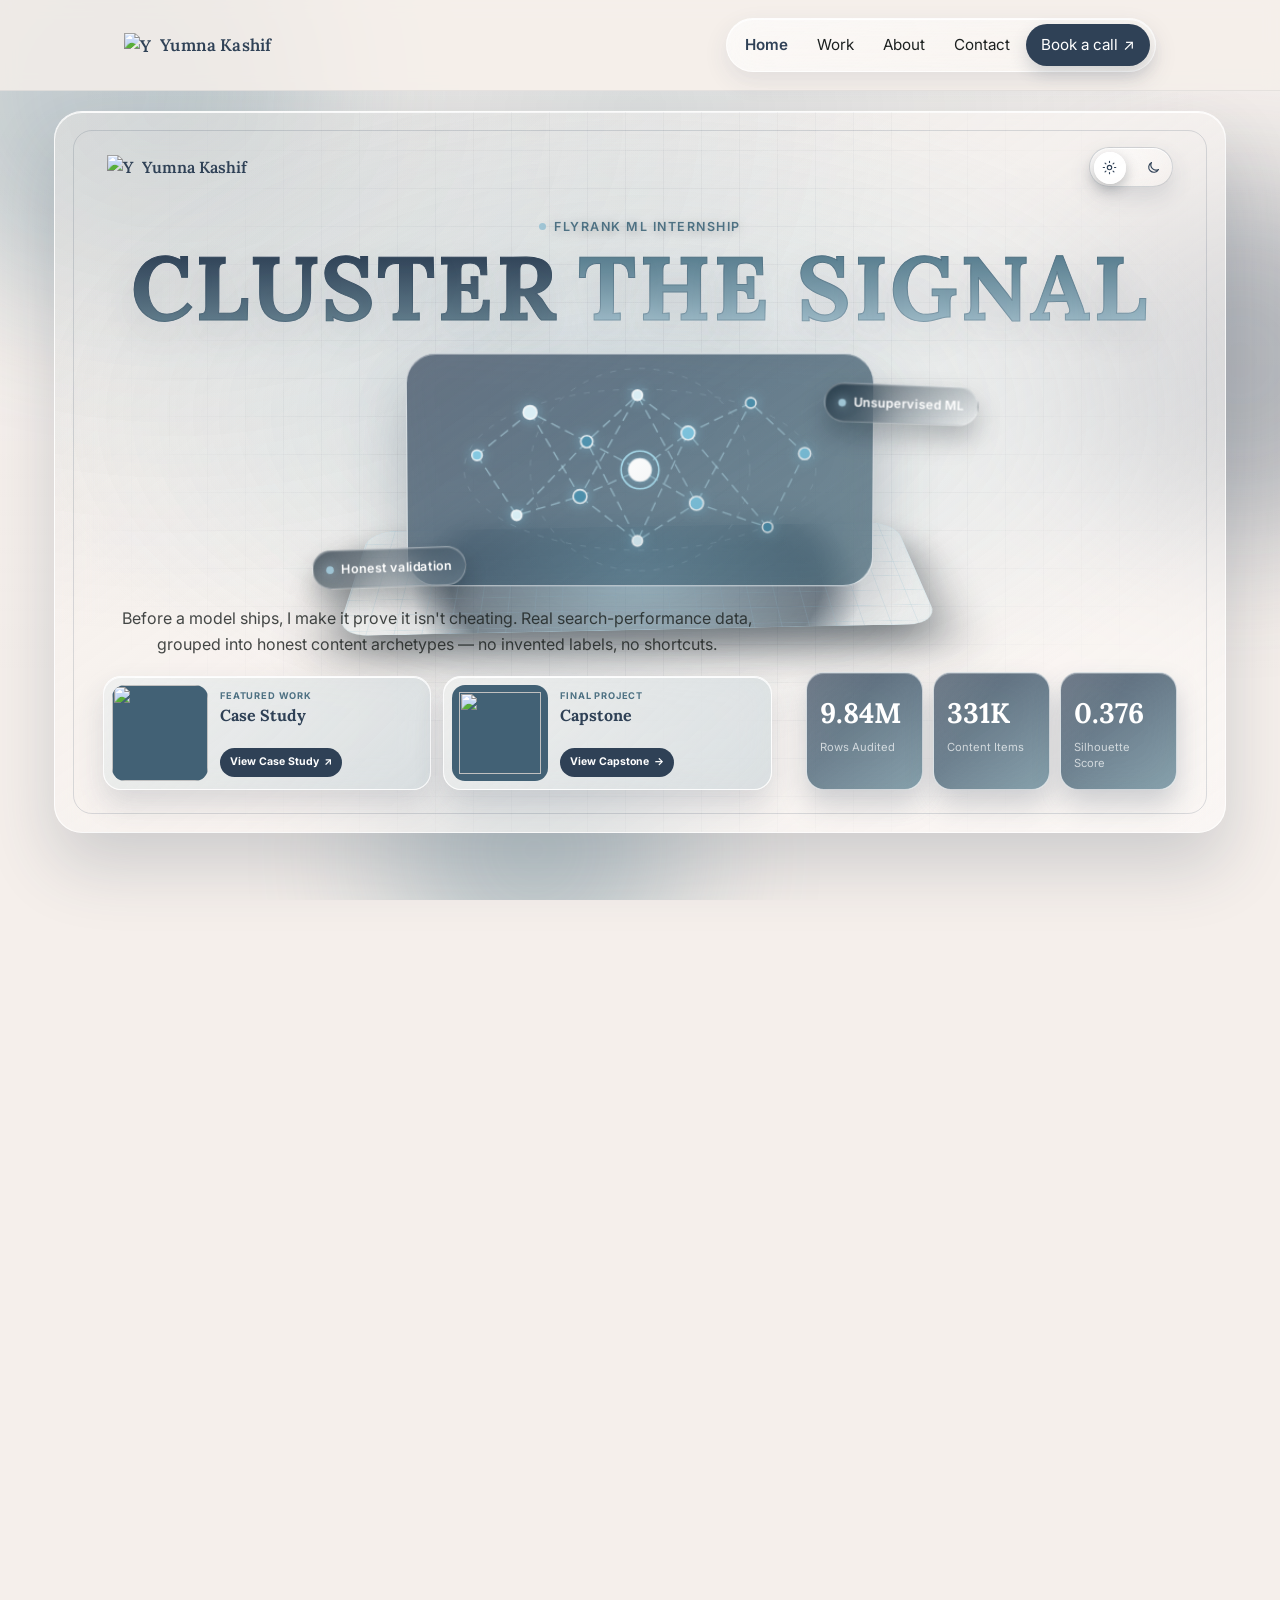
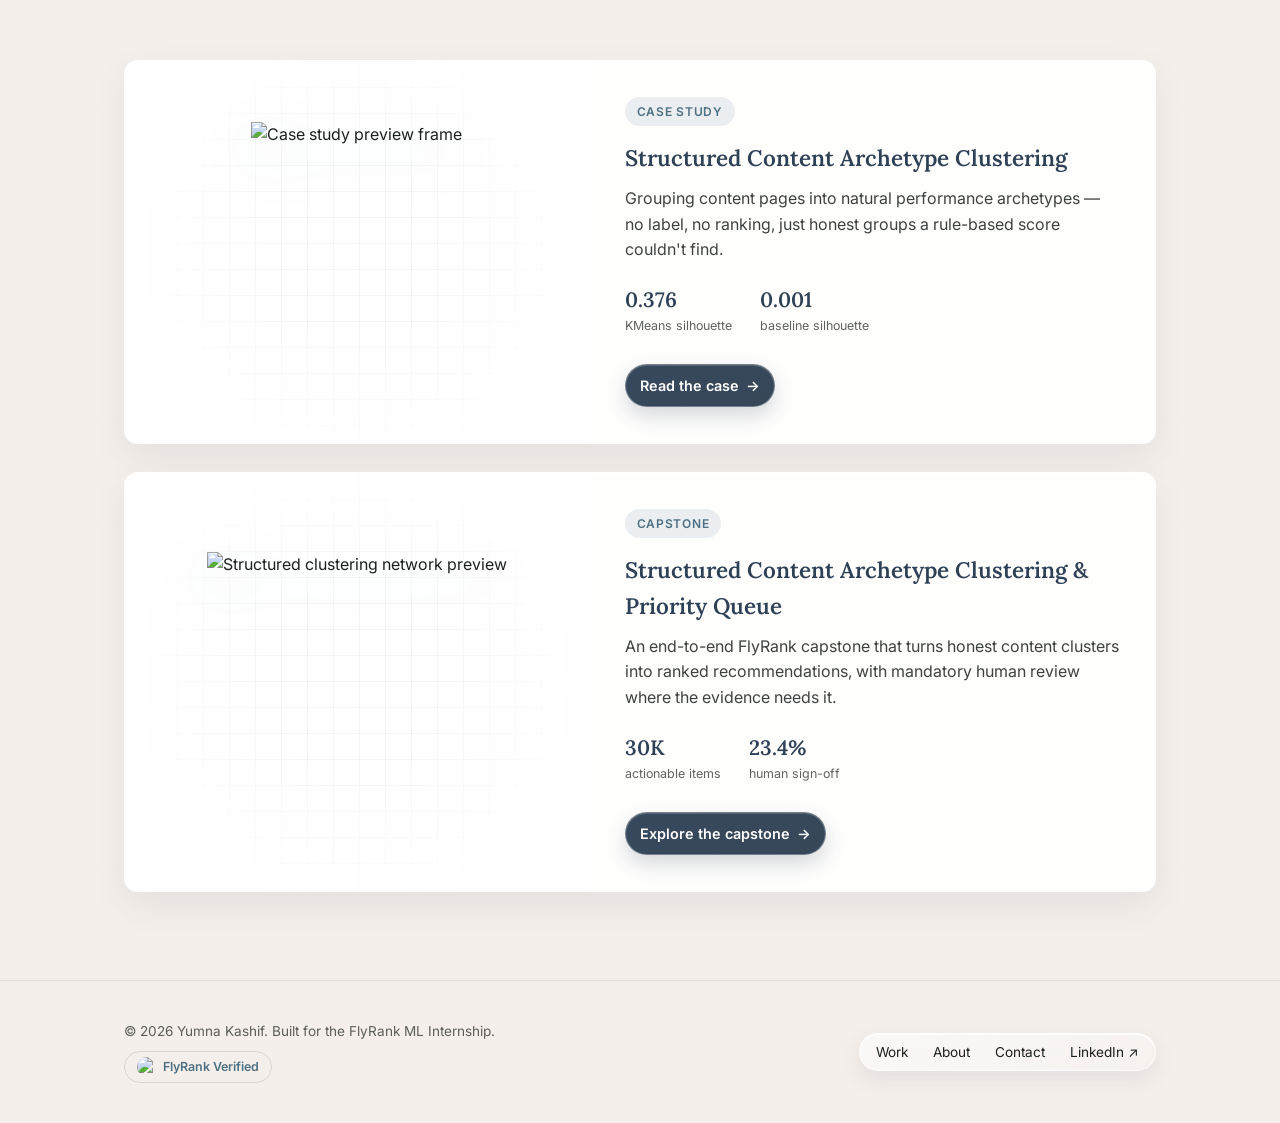
==== index.html @ c8a98ec6 "Add files via upload" ====
<!DOCTYPE html>
<html lang="en">
<head>
<meta charset="UTF-8">
<meta name="viewport" content="width=device-width, initial-scale=1.0">
<title>Yumna Kashif — ML Portfolio</title>

<!-- Basic SEO & Social Share Preview Meta Tags -->
<meta name="description" content="Yumna Kashif — Data Science & ML Intern at FlyRank. Real notebooks, honest metrics, and a working clustering model tested against a rule-based baseline.">
<meta property="og:title" content="Yumna Kashif — ML Portfolio">
<meta property="og:description" content="Data Science & ML Intern portfolio — real notebooks, honest metrics, no invented labels.">
<meta property="og:type" content="website">
<meta property="og:url" content="https://yumnakashif-ml-internship-portfolio.netlify.app/">
<meta property="og:image" content="https://yumnakashif-ml-internship-portfolio.netlify.app/images/logo.png">

<link rel="preconnect" href="https://fonts.googleapis.com">
<link href="https://fonts.googleapis.com/css2?family=Lora:wght@500;600;700&family=Inter:wght@400;500;600&display=swap" rel="stylesheet">
<link rel="stylesheet" href="style.css">
<link rel="icon" type="image/png" href="images/favicon-32.png">
<link rel="apple-touch-icon" href="images/apple-touch-icon.png">
<script>
  try {
    const savedTheme = localStorage.getItem('portfolio-theme');
    if (savedTheme === 'dark') document.documentElement.dataset.theme = 'dark';
  } catch (e) {}
</script>

<!-- Free, cookieless analytics -->
<script data-goatcounter="https://yumnakashif.goatcounter.com/count" async src="//gc.zgo.at/count.js"></script>
</head>
<body>

<div class="ambient-glow"><span></span><span></span><span></span></div>
<div class="scroll-progress" id="scrollProgress"></div>

<header>
  <nav>
    <a class="brand" href="index.html"><img src="images/logo.png" alt="Y" class="brand-logo">Yumna Kashif</a>
    <button class="nav-toggle" id="navToggle" aria-label="Menu" aria-expanded="false">☰</button>
    <ul class="navlinks" id="navLinks">
      <li><a class="active edge-glow" href="index.html">Home</a></li>
      <li><a class="edge-glow" href="work.html">Work</a></li>
      <li><a class="edge-glow" href="about.html">About</a></li>
      <li><a class="edge-glow" href="contact.html">Contact</a></li>
      <li class="nav-book-item"><a class="nav-book edge-glow" href="contact.html">Book a call <span aria-hidden="true">↗</span></a></li>
    </ul>
  </nav>
</header>

<section class="home-hero-section">
  <div class="wrap" style="max-width:1220px;">
    <div class="big-hero reveal in" id="bigHero">
      <div class="bh-nav">
        <a class="bh-brand" href="index.html"><img src="images/logo.png" alt="Y" class="brand-logo brand-logo-light">Yumna Kashif</a>
        <div class="bh-cta">
          <button class="theme-toggle" id="themeToggle" type="button" aria-label="Switch to dark theme" aria-pressed="false">
            <span class="theme-icon theme-sun"><svg viewBox="0 0 24 24" aria-hidden="true"><circle cx="12" cy="12" r="3.5"></circle><path d="M12 2v2M12 20v2M4.9 4.9l1.4 1.4M17.7 17.7l1.4 1.4M2 12h2M20 12h2M4.9 19.1l1.4-1.4M17.7 6.3l1.4-1.4"></path></svg></span>
            <span class="theme-toggle-knob"></span>
            <span class="theme-icon theme-moon"><svg viewBox="0 0 24 24" aria-hidden="true"><path d="M20 15.2A8.3 8.3 0 0 1 8.8 4a8.3 8.3 0 1 0 11.2 11.2Z"></path></svg></span>
          </button>
        </div>
      </div>

      <div class="bh-title-wrap">
        <span class="eyebrow eyebrow-live bh-eyebrow"><span class="eyebrow-dot"></span><span class="eyebrow-text">FlyRank ML Internship</span></span>
        <h1 class="bh-title"><span class="bh-title-primary">CLUSTER</span> <span class="bh-title-secondary">THE SIGNAL</span></h1>
        <div class="bh-stage" id="heroStage" aria-hidden="true">
          <div class="bh-depth" id="heroDepth">
            <div class="bh-data-plane"></div>
            <div class="bh-network-card">
              <svg class="animated-network" viewBox="0 0 520 270" aria-hidden="true">
                <g class="network-orbits">
                  <ellipse cx="260" cy="135" rx="205" ry="94"></ellipse>
                  <ellipse cx="260" cy="135" rx="128" ry="118"></ellipse>
                </g>
                <g class="network-lines">
                  <path d="M70 118 132 68 198 102 257 48 316 92 389 57 452 116"></path>
                  <path d="M70 118 116 188 190 166 257 218 326 174 409 202 452 116"></path>
                  <path d="M132 68 190 166 257 48 326 174 389 57"></path>
                  <path d="M116 188 198 102 257 218 316 92 409 202"></path>
                  <path d="M198 102 260 135 316 92M190 166 260 135 326 174"></path>
                </g>
                <g class="network-nodes">
                  <circle cx="70" cy="118" r="6"></circle><circle cx="132" cy="68" r="8"></circle>
                  <circle cx="198" cy="102" r="7"></circle><circle cx="257" cy="48" r="6"></circle>
                  <circle cx="316" cy="92" r="8"></circle><circle cx="389" cy="57" r="6"></circle>
                  <circle cx="452" cy="116" r="7"></circle><circle cx="116" cy="188" r="6"></circle>
                  <circle cx="190" cy="166" r="8"></circle><circle cx="257" cy="218" r="6"></circle>
                  <circle cx="326" cy="174" r="8"></circle><circle cx="409" cy="202" r="6"></circle>
                  <circle class="network-core" cx="260" cy="135" r="13"></circle>
                </g>
                <circle class="network-pulse" cx="260" cy="135" r="22"></circle>
              </svg>
            </div>
            <span class="bh-scene-chip chip-model">Unsupervised ML</span>
            <span class="bh-scene-chip chip-proof">Honest validation</span>
          </div>
        </div>
      </div>

      <div class="bh-bottom">
        <div class="bh-copy">
          <p class="bh-subtitle">Before a model ships, I make it prove it isn't cheating. Real search-performance data, grouped into honest content archetypes — no invented labels, no shortcuts.</p>
          <div class="bh-project-links">
            <a class="bh-project-card" href="work.html">
              <span class="bh-project-image"><img src="images/case-illustration.png" alt=""></span>
              <span class="bh-project-copy">
                <span class="bh-project-kicker">Featured work</span>
                <strong>Case Study</strong>
                <span class="bh-project-cta edge-glow">View Case Study <span aria-hidden="true">↗</span></span>
              </span>
            </a>
            <a class="bh-project-card" href="work.html#capstone">
              <span class="bh-project-image capstone-thumb"><img src="images/capstone-network.png" alt=""></span>
              <span class="bh-project-copy">
                <span class="bh-project-kicker">Final project</span>
                <strong>Capstone</strong>
                <span class="bh-project-cta edge-glow">View Capstone <span aria-hidden="true">→</span></span>
              </span>
            </a>
          </div>
        </div>
        <div class="bh-badges" aria-label="Project highlights">
          <div class="bh-badge highlight-edge"><div class="num" data-count="9.84" data-suffix="M">0</div><div class="label">Rows Audited</div></div>
          <div class="bh-badge highlight-edge"><div class="num" data-count="331" data-suffix="K">0</div><div class="label">Content Items</div></div>
          <div class="bh-badge highlight-edge"><div class="num" data-count="0.376">0</div><div class="label">Silhouette Score</div></div>
        </div>
      </div>
    </div>
  </div>
</section>

<section>
  <div class="wrap">
    <div class="stats-head reveal">
      <span class="eyebrow">The numbers</span>
      <hr>
    </div>
    <div class="stats reveal">
      <div class="stat tilt-card highlight-edge">
        <div class="num" data-count="9.84" data-suffix="M">0</div>
        <div class="label">rows audited across 331K content items</div>
      </div>
      <div class="stat tilt-card highlight-edge">
        <div class="num"><span data-count="0.596">0</span> → <span data-count="1.000">0</span></div>
        <div class="label">honest vs. leaky accuracy — the trap I test for</div>
      </div>
      <div class="stat tilt-card highlight-edge">
        <div class="num" data-count="0.376">0</div>
        <div class="label">silhouette score, KMeans vs. 0.001 rule-based baseline</div>
      </div>
    </div>
  </div>
</section>

<section>
  <div class="wrap">
    <div class="section-head reveal">
      <span class="eyebrow">Featured work</span>
      <h2>The case study — and the capstone it became</h2>
      <p>The case study shows how the model was tested honestly. The capstone carries that work through to ranked, reviewable content recommendations.</p>
    </div>

    <a class="case-card tilt-card reveal-3d highlight-edge" href="work.html">
      <div class="case-cover-wrap"><img src="images/case-illustration.png" alt="Case study preview frame"></div>
      <div class="case-body">
        <span class="case-tag">Case Study</span>
        <h3>Structured Content Archetype Clustering</h3>
        <p>Grouping content pages into natural performance archetypes — no label, no ranking, just honest groups a rule-based score couldn't find.</p>
        <div class="case-metrics">
          <div>
            <div class="m-num">0.376</div>
            <div class="m-label">KMeans silhouette</div>
          </div>
          <div>
            <div class="m-num">0.001</div>
            <div class="m-label">baseline silhouette</div>
          </div>
        </div>
        <div class="case-arrow edge-glow">Read the case <span>→</span></div>
      </div>
    </a>

    <a class="case-card capstone-card tilt-card reveal-3d highlight-edge" href="work.html#capstone">
      <div class="case-cover-wrap capstone-cover">
        <img src="images/capstone-network.png" alt="Structured clustering network preview">
      </div>
      <div class="case-body">
        <span class="case-tag">Capstone</span>
        <h3>Structured Content Archetype Clustering &amp; Priority Queue</h3>
        <p>An end-to-end FlyRank capstone that turns honest content clusters into ranked recommendations, with mandatory human review where the evidence needs it.</p>
        <div class="case-metrics">
          <div>
            <div class="m-num">30K</div>
            <div class="m-label">actionable items</div>
          </div>
          <div>
            <div class="m-num">23.4%</div>
            <div class="m-label">human sign-off</div>
          </div>
        </div>
        <div class="case-arrow edge-glow">Explore the capstone <span>→</span></div>
      </div>
    </a>
  </div>
</section>

<footer>
  <div class="wrap">
    <div class="footer-left">
    <p>© 2026 Yumna Kashif. Built for the FlyRank ML Internship.</p>
    <!-- FlyRank graduate badge — swap this href for your real verification-page link from the FlyRank portal -->
    <a class="footer-badge" href="https://internship.flyrank.ai/verify/YOUR-ID" target="_blank" rel="noopener"><img src="images/logo.png" alt="FlyRank AI Fluency graduate badge" width="20" height="20">FlyRank Verified</a>
    </div>
    <ul class="navlinks">
      <li><a class="edge-glow" href="work.html">Work</a></li>
      <li><a class="edge-glow" href="about.html">About</a></li>
      <li><a class="edge-glow" href="contact.html">Contact</a></li>
      <li><a class="edge-glow" href="https://www.linkedin.com/in/yumna-kashif-3a69ba357/" target="_blank" rel="noopener">LinkedIn ↗</a></li>
    </ul>
  </div>
</footer>

<script src="script.js"></script>
</body>
</html>
---- style.css ----
/* ===== Identity Kit tokens ===== */
:root{
  --navy:#2F4156;
  --beige:#F5EFEB;
  --text:#1C2120;
  --teal:#567C8D;
  --teal-text:#4e7183; /* darkened for AA-passing small text on light backgrounds — the raw --teal fails contrast at label size */
  --teal-soft: rgba(86,124,141,0.12);
  --navy-soft: rgba(47,65,86,0.06);
  --radius: 14px;
  --maxw: 1080px;
}

*{box-sizing:border-box;}
html{scroll-behavior:smooth;}
body{
  margin:0;
  background:var(--beige);
  color:var(--text);
  font-family:'Inter', sans-serif;
  line-height:1.6;
  -webkit-font-smoothing:antialiased;
}
h1,h2,h3,.eyebrow{
  font-family:'Lora', serif;
  color:var(--navy);
  margin:0;
}
h1{font-size:clamp(2.2rem,5vw,3.4rem); line-height:1.15; font-weight:600;}
h2{font-size:clamp(1.5rem,3vw,2rem); font-weight:600;}
h3{font-size:1.15rem; font-weight:600;}
a{color:inherit;}
p{margin:0 0 1rem 0;}
img{max-width:100%; display:block;}

/* ===== Layout ===== */
.wrap{max-width:var(--maxw); margin:0 auto; padding:0 24px;}
section{padding:88px 0;}

/* ===== Ambient animated background ===== */
.ambient-glow{
  position:fixed; inset:0; z-index:-1; overflow:hidden; pointer-events:none;
}
.ambient-glow span{
  position:absolute; border-radius:50%; filter:blur(70px); opacity:0.35;
  animation:drift 18s ease-in-out infinite;
}
.ambient-glow span:nth-child(1){
  width:420px; height:420px; background:var(--teal);
  top:-120px; left:-100px; animation-delay:0s;
}
.ambient-glow span:nth-child(2){
  width:360px; height:360px; background:var(--navy);
  top:20%; right:-140px; animation-delay:4s;
}
.ambient-glow span:nth-child(3){
  width:300px; height:300px; background:var(--teal);
  bottom:-100px; left:30%; animation-delay:8s;
}
@keyframes drift{
  0%,100%{ transform:translate(0,0) scale(1); }
  33%{ transform:translate(30px,-40px) scale(1.08); }
  66%{ transform:translate(-25px,25px) scale(0.95); }
}

/* ===== Scroll progress bar ===== */
.scroll-progress{
  position:fixed; top:0; left:0; height:3px; width:0%;
  background:linear-gradient(90deg, var(--teal), var(--navy));
  z-index:100; transition:width .1s linear;
}

/* ===== Nav ===== */
header{
  position:sticky; top:0; z-index:50;
  background:rgba(245,239,235,0.86);
  backdrop-filter:blur(8px);
  border-bottom:1px solid rgba(47,65,86,0.08);
}
nav{
  max-width:var(--maxw); margin:0 auto; padding:18px 24px;
  display:flex; align-items:center; justify-content:space-between;
}
.brand{
  font-family:'Lora',serif; font-weight:600; font-size:1.05rem; color:var(--navy);
  text-decoration:none; letter-spacing:0.01em;
  display:inline-flex; align-items:center; gap:9px;
}
.brand-logo{ height:24px; width:auto; display:block; }
.brand-logo-light{ filter:brightness(0) invert(1); opacity:0.92; }
.navlinks{display:flex; gap:32px; list-style:none; margin:0; padding:0;}
.navlinks a{
  text-decoration:none; color:var(--text); font-size:0.95rem;
  position:relative; padding-bottom:4px;
}
.navlinks a::after{
  content:''; position:absolute; left:0; bottom:0; height:2px; width:0;
  background:var(--teal); transition:width .25s ease;
}
.navlinks a:hover::after, .navlinks a.active::after{width:100%;}
.navlinks a.active{color:var(--navy); font-weight:600;}
header .navlinks{
  align-items:center; gap:3px; padding:5px;
  border-radius:999px;
  background:linear-gradient(145deg, rgba(255,255,255,.62), rgba(255,255,255,.24));
  border:1px solid rgba(255,255,255,.76);
  box-shadow:inset 0 1px 0 rgba(255,255,255,.9), 0 9px 24px rgba(47,65,86,.1);
  backdrop-filter:blur(16px) saturate(1.18);
}
header .navlinks a{
  display:inline-flex; align-items:center; gap:5px; padding:8px 13px;
  border-radius:999px; transition:background .22s ease, color .22s ease, transform .22s ease, box-shadow .22s ease;
}
header .navlinks a::after{ display:none; }
header .navlinks a:hover{
  color:#fff; background:var(--navy); transform:translateY(-1px);
  box-shadow:0 8px 17px rgba(47,65,86,.2);
}
header .navlinks a.active{ background:transparent; }
header .navlinks .nav-book{
  color:#fff; background:var(--navy); padding:9px 15px;
  box-shadow:0 8px 17px rgba(47,65,86,.2);
}
header .navlinks .nav-book::after{ display:none; }
header .navlinks .nav-book:hover{ color:#fff; background:#22374b; }
.navlinks .nav-item{
  display:inline-flex; align-items:center; gap:0; min-width:42px; height:42px;
  padding:4px; border-radius:14px; overflow:hidden;
  background:linear-gradient(145deg, rgba(255,255,255,.62), rgba(255,255,255,.22));
  border:1px solid rgba(255,255,255,.8);
  box-shadow:inset 0 1px 0 rgba(255,255,255,.9), 0 7px 18px rgba(47,65,86,.12);
  backdrop-filter:blur(15px) saturate(1.25);
  transition:min-width .28s ease, background .25s ease, box-shadow .25s ease, transform .25s ease;
}
.navlinks .nav-item::after{ display:none; }
.nav-icon-box{
  width:32px; height:32px; border-radius:10px; flex:0 0 32px;
  display:inline-flex; align-items:center; justify-content:center;
  color:var(--navy);
  background:linear-gradient(145deg, rgba(255,255,255,.58), rgba(86,124,141,.12));
  border:1px solid rgba(255,255,255,.72);
  box-shadow:
    inset 1px 1px 2px rgba(255,255,255,.92),
    inset -1px -1px 2px rgba(47,65,86,.08),
    0 4px 10px rgba(47,65,86,.1);
  transition:transform .22s ease, box-shadow .22s ease;
}
.nav-icon-box svg{
  width:17px; height:17px; fill:none; stroke:currentColor;
  stroke-width:1.8; stroke-linecap:round; stroke-linejoin:round;
  filter:drop-shadow(0 1px 1px rgba(255,255,255,.55));
}
.nav-label{
  display:inline-block; max-width:0; margin:0; opacity:0; overflow:hidden;
  color:var(--navy); font-size:.86rem; line-height:1; white-space:nowrap;
  transition:max-width .3s ease, opacity .2s ease, margin .3s ease;
}
.nav-item:hover, .nav-item:focus-visible{
  background:linear-gradient(145deg, rgba(255,255,255,.8), rgba(159,196,212,.28));
  box-shadow:inset 0 1px 0 #fff, 0 10px 22px rgba(47,65,86,.18);
  transform:translateY(-2px);
}
.nav-item:hover .nav-label, .nav-item:focus-visible .nav-label{
  max-width:78px; opacity:1; margin:0 9px 0 7px;
}
.nav-item:hover .nav-icon-box, .nav-item:focus-visible .nav-icon-box{
  transform:rotateX(5deg);
  box-shadow:inset 1px 1px 3px #fff, 0 6px 13px rgba(47,65,86,.16);
}
.nav-item.active .nav-icon-box{
  border-color:rgba(86,124,141,.42); background:rgba(86,124,141,.14);
}

/* ===== mobile hamburger toggle ===== */
.nav-toggle{
  display:none; align-items:center; justify-content:center;
  background:none; border:none; font-size:1.4rem;
  color:var(--navy); cursor:pointer; line-height:1;
  width:44px; height:44px; padding:0;
}
.nav-toggle-light{ color:#fff; }

/* ===== Buttons ===== */
.btn{
  display:inline-flex; align-items:center; gap:8px;
  padding:13px 26px; border-radius:999px;
  font-size:0.95rem; font-weight:600; text-decoration:none;
  transition:transform .2s ease, box-shadow .2s ease, background .2s ease;
  border:1px solid transparent;
}
.btn-primary{ background:var(--navy); color:var(--beige); }
.btn-primary:hover{ transform:translateY(-2px) scale(1.03); box-shadow:0 14px 30px rgba(47,65,86,0.32); }
.btn-ghost{ border-color:var(--navy); color:var(--navy); }
.btn-ghost:hover{ background:var(--navy); color:var(--beige); transform:translateY(-2px) scale(1.03); }

/* travelling edge highlight — activated only while the button is hovered */
@property --edge-angle{
  syntax:'<angle>';
  initial-value:0deg;
  inherits:false;
}
.edge-glow{ position:relative; isolation:isolate; }
.edge-glow::before{
  content:''; position:absolute; inset:0; padding:2px; border-radius:inherit;
  background:conic-gradient(
    from var(--edge-angle),
    transparent 0 82%, rgba(159,196,212,0.35) 86%,
    #ffffff 90%, #7fc5df 93%, transparent 97%
  );
  -webkit-mask:linear-gradient(#000 0 0) content-box, linear-gradient(#000 0 0);
  -webkit-mask-composite:xor;
  mask-composite:exclude;
  opacity:0; pointer-events:none; transition:opacity .2s ease;
}
.edge-glow:hover::before{
  opacity:1;
  animation:edgeTravel 1.05s linear infinite;
}
@keyframes edgeTravel{ to{ --edge-angle:360deg; } }

/* ===== Hero ===== */
.hero{
  padding:110px 0 90px;
  position:relative; overflow:hidden;
}
.hero-grid{
  display:grid; grid-template-columns:1.05fr 0.95fr; gap:48px; align-items:center;
}
.eyebrow{
  font-family:'Inter',sans-serif; text-transform:uppercase; letter-spacing:0.12em;
  font-size:0.78rem; color:var(--teal-text); font-weight:600; margin-bottom:18px; display:block;
}

/* animated "actively interning" badge on the homepage hero */
.eyebrow-live{ display:inline-flex; align-items:center; gap:8px; }
.eyebrow-dot{
  width:7px; height:7px; border-radius:50%; background:#9fc4d4; flex-shrink:0;
  animation:eyebrowPulse 1.8s ease-in-out 2;
}
@keyframes eyebrowPulse{
  0%{ box-shadow:0 0 0 0 rgba(159,196,212,0.55); }
  70%{ box-shadow:0 0 0 9px rgba(159,196,212,0); }
  100%{ box-shadow:0 0 0 0 rgba(159,196,212,0); }
}
.eyebrow-text{
  display:inline-block;
  animation:eyebrowFadeIn 1.1s ease-out 1 both;
}
@keyframes eyebrowFadeIn{
  0%{ opacity:0; transform:translateY(4px); }
  100%{ opacity:1; transform:translateY(0); }
}
.hero h1{margin-bottom:22px;}
.hero .lede{font-size:1.1rem; color:var(--text); max-width:46ch; margin-bottom:34px;}
.hero-actions{display:flex; gap:16px; flex-wrap:wrap;}

/* ===== 3D floating dashboard scene (hero signature piece) ===== */
.scene{
  position:relative; height:420px; perspective:1200px;
}
.scene-inner{
  position:relative; width:100%; height:100%;
  transform-style:preserve-3d;
  transition:transform .1s ease-out;
  animation:float-scene 7s ease-in-out infinite;
}
@keyframes float-scene{
  0%,100%{ transform:translateY(0) rotateX(6deg) rotateY(-10deg); }
  50%{ transform:translateY(-16px) rotateX(3deg) rotateY(-6deg); }
}
.scene-card{
  position:absolute; background:#fff; border-radius:14px;
  border:1px solid rgba(47,65,86,0.12);
  box-shadow:0 30px 60px rgba(47,65,86,0.18);
  padding:18px; transform-style:preserve-3d;
}
.scene-card h4{
  font-family:'Lora',serif; font-size:0.85rem; color:var(--navy); margin:0 0 10px 0;
}
.scene-card.card-main{
  width:260px; top:60px; left:40px; z-index:3; transform:translateZ(60px);
}
.scene-card.card-bars{ width:190px; top:0; right:0; z-index:2; transform:translateZ(20px) rotateZ(-3deg); }
.scene-card.card-metric{
  width:160px; bottom:10px; left:0; z-index:4; transform:translateZ(90px) rotateZ(2deg);
  text-align:center;
}
.bar-row{display:flex; align-items:flex-end; gap:6px; height:60px;}
.bar-row i{
  display:block; flex:1; background:var(--teal); border-radius:3px 3px 0 0; opacity:0.85;
}
.bar-row i:nth-child(1){height:35%;}
.bar-row i:nth-child(2){height:60%; background:var(--navy);}
.bar-row i:nth-child(3){height:45%;}
.bar-row i:nth-child(4){height:85%; background:var(--navy);}
.bar-row i:nth-child(5){height:55%;}
.cluster-dots{position:relative; height:70px;}
.cluster-dots span{
  position:absolute; width:9px; height:9px; border-radius:50%; background:var(--teal);
}
.scene-metric-num{font-family:'Lora',serif; font-size:1.7rem; font-weight:700; color:var(--navy);}
.scene-metric-label{font-size:0.7rem; opacity:0.7; margin-top:2px;}
.scene-ring{
  position:absolute; width:340px; height:340px; border-radius:50%;
  border:1px dashed rgba(86,124,141,0.4);
  top:40px; left:10px; transform:translateZ(-20px);
  animation:spin 30s linear infinite;
}
@keyframes spin{ from{transform:translateZ(-20px) rotate(0deg);} to{transform:translateZ(-20px) rotate(360deg);} }

/* tilt-enabled cards (case study, stats, proof items) */
.tilt-card{transition:transform .15s ease-out, box-shadow .3s ease; transform-style:preserve-3d;}

/* ===== Reveal on scroll ===== */
.reveal{opacity:0; transform:translateY(18px); transition:opacity .7s ease, transform .7s ease;}
.reveal.in{opacity:1; transform:translateY(0);}
.reveal-3d{
  opacity:0; transform:perspective(1000px) rotateY(35deg) translateX(30px);
  transition:opacity .7s ease, transform .7s ease;
}
.reveal-3d.in{opacity:1; transform:perspective(1000px) rotateY(0) translateX(0);}

/* ===== Stat row ===== */
.stats{
  display:grid; grid-template-columns:repeat(3,1fr); gap:20px;
}
.stats-head{ margin-top:56px; margin-bottom:28px; }
.stats-head .eyebrow{ margin-bottom:14px; }
.stats-head hr{
  border:none; border-top:1px solid rgba(47,65,86,0.12); margin:0;
  max-width:640px;
}
.stat{
  background:linear-gradient(145deg, rgba(255,255,255,.68), rgba(255,255,255,.34));
  border:1px solid rgba(255,255,255,.78); border-radius:14px; padding:22px;
  box-shadow:inset 0 1px 0 rgba(255,255,255,.9), 0 16px 34px rgba(47,65,86,.1);
  backdrop-filter:blur(17px) saturate(1.18);
}
.stat .num{font-family:'Lora',serif; font-size:2rem; color:var(--navy); font-weight:600;}
.stat .label{font-size:0.85rem; color:var(--text); opacity:0.75;}

/* ===== Section headers ===== */
.section-head{max-width:640px; margin-bottom:48px;}
.section-head .eyebrow{margin-bottom:10px;}

/* ===== Case study card ===== */
.case-card{
  display:grid; grid-template-columns:0.9fr 1.1fr; gap:0;
  background:rgba(255,255,255,.9); border-radius:var(--radius); overflow:hidden;
  border:1px solid rgba(255,255,255,.82);
  box-shadow:inset 0 1px 0 rgba(255,255,255,.92), 0 14px 34px rgba(47,65,86,.08);
  backdrop-filter:blur(16px) saturate(1.15);
  transition:transform .35s ease, box-shadow .35s ease;
  text-decoration:none; color:inherit;
}
.case-card:hover{
  box-shadow:0 28px 56px rgba(47,65,86,0.2);
}
.case-card img{height:100%; object-fit:cover; min-height:260px;}
.case-body{padding:36px;}
.case-tag{
  display:inline-block; font-size:0.75rem; font-weight:600; letter-spacing:0.06em;
  text-transform:uppercase; color:var(--teal-text); background:var(--teal-soft);
  padding:5px 12px; border-radius:999px; margin-bottom:14px;
}
.case-body h3{margin-bottom:10px; font-size:1.4rem;}
.case-body p{color:var(--text); opacity:0.85;}
.case-metrics{display:flex; gap:28px; margin:20px 0;}
.case-metrics .m-num{font-family:'Lora',serif; font-weight:600; color:var(--navy); font-size:1.3rem;}
.case-metrics .m-label{font-size:0.78rem; opacity:0.7;}
.case-arrow{
  display:inline-flex; align-items:center; gap:7px; color:#fff;
  font-weight:600; font-size:0.9rem; margin-top:8px;
  padding:9px 14px; border-radius:999px;
  background:linear-gradient(145deg, rgba(47,65,86,.96), rgba(31,51,69,.9));
  border:1px solid rgba(255,255,255,.3);
  box-shadow:0 9px 20px rgba(47,65,86,.2), inset 0 1px 0 rgba(255,255,255,.16);
  backdrop-filter:blur(14px);
}
.case-card:hover .case-arrow{gap:10px;}
.case-arrow span{transition:gap .2s ease;}
.case-card + .case-card{ margin-top:28px; }
.capstone-card .case-cover-wrap{
  background:#fff;
  display:flex; align-items:center; justify-content:center; overflow:hidden;
}
.capstone-cover-label{
  position:absolute; z-index:3; top:20px; right:20px;
  padding:9px 15px; border-radius:999px;
  color:#fff; font-size:.72rem; font-weight:700; letter-spacing:.015em;
  background:linear-gradient(145deg, rgba(35,57,75,.88), rgba(24,40,53,.76));
  border:1px solid rgba(255,255,255,.32);
  box-shadow:0 10px 22px rgba(47,65,86,.2), inset 0 1px 0 rgba(255,255,255,.16);
  backdrop-filter:blur(12px);
  transition:transform .32s ease, box-shadow .32s ease;
}
.capstone-card:hover .capstone-cover-label{
  transform:translateY(-3px); box-shadow:0 15px 28px rgba(47,65,86,.26), inset 0 1px 0 rgba(255,255,255,.2);
}
.capstone-mini-network{ width:86%; height:86%; overflow:visible; }
.mini-lines path{
  fill:none; stroke:rgba(86,124,141,.48); stroke-width:2;
  stroke-dasharray:8 7; animation:networkDash 10s linear infinite;
}
.mini-nodes circle{
  fill:#567C8D; stroke:#fff; stroke-width:3;
  transform-box:fill-box; transform-origin:center;
  animation:networkNode 3s ease-in-out infinite;
}
.mini-nodes circle:nth-child(2n){ animation-delay:-1.2s; fill:#2F4156; }
.mini-nodes circle:nth-child(3n){ animation-delay:-2.1s; }
.capstone-card:hover .capstone-mini-network{ animation:miniNetworkFloat 3.4s ease-in-out infinite; }
@keyframes miniNetworkFloat{ 50%{ transform:translateY(-7px) scale(1.025); } }

/* revolving edge highlight shared by glass metric and project cards */
.highlight-edge{ position:relative; isolation:isolate; }
.highlight-edge::after{
  content:''; position:absolute; inset:0; padding:1.7px; border-radius:inherit;
  background:conic-gradient(
    from var(--edge-angle), transparent 0 82%, rgba(159,196,212,.35) 86%,
    #fff 90%, #75bed8 93%, transparent 97%
  );
  -webkit-mask:linear-gradient(#000 0 0) content-box, linear-gradient(#000 0 0);
  -webkit-mask-composite:xor; mask-composite:exclude;
  opacity:0; pointer-events:none; z-index:8;
}
.highlight-edge:hover::after, .highlight-edge:focus-visible::after{
  opacity:1; animation:edgeTravel 1.1s linear infinite;
}

/* ===== Proof strip ===== */
.proof-grid{
  display:grid; grid-template-columns:repeat(2,1fr); gap:22px; margin-top:20px;
}
.proof-item{
  background:#fff; border:1px solid rgba(47,65,86,0.1); border-radius:12px;
  overflow:hidden;
}
.proof-item img{width:100%;}
.proof-cap{padding:14px 18px; font-size:0.85rem; color:var(--text); opacity:0.8;}
.proof-cap b{color:var(--navy);}

.methodology{
  background:var(--navy-soft); border-radius:var(--radius); padding:34px;
  margin-top:36px;
}
.methodology h3{margin-bottom:14px;}
.methodology ul{margin:0; padding-left:20px;}
.methodology li{margin-bottom:8px;}

/* ===== About ===== */
.about-grid{display:grid; grid-template-columns:0.8fr 1.2fr; gap:56px; align-items:start;}
.portrait-frame{
  border-radius:var(--radius); overflow:hidden; border:1px solid rgba(47,65,86,0.12);
  transition:transform .3s ease, box-shadow .3s ease;
}
.portrait-frame:hover{
  transform:perspective(800px) rotateY(-4deg) rotateX(2deg);
  box-shadow:0 24px 48px rgba(47,65,86,0.2);
}
.link-row{display:flex; flex-wrap:wrap; gap:14px; margin-top:28px;}
.link-chip{
  display:inline-flex; align-items:center; gap:8px;
  border:1px solid var(--navy); color:var(--navy); text-decoration:none;
  padding:10px 18px; border-radius:999px; font-size:0.88rem; font-weight:600;
  transition:background .2s ease, color .2s ease, transform .2s ease;
}
.link-chip:hover{background:var(--navy); color:var(--beige); transform:translateY(-2px);}

/* ===== Contact ===== */
.contact-box{
  background:var(--navy); color:var(--beige); border-radius:var(--radius);
  padding:56px; text-align:center; position:relative; overflow:hidden;
}
.contact-box h2{color:var(--beige);}
.contact-box p{color:rgba(245,239,235,0.82); max-width:52ch; margin:14px auto 30px;}
.contact-box .btn-primary{background:var(--beige); color:var(--navy);}
.contact-box .btn-primary:hover{box-shadow:0 10px 24px rgba(0,0,0,0.25);}

/* ===== Footer ===== */
footer{padding:40px 0; border-top:1px solid rgba(47,65,86,0.1);}
footer .wrap{display:flex; justify-content:space-between; align-items:center; flex-wrap:wrap; gap:12px;}
.footer-left{ display:flex; flex-direction:column; align-items:flex-start; gap:8px; }
footer p{margin:0; font-size:0.85rem; opacity:0.7;}
.footer-badge{
  display:inline-flex; align-items:center; gap:6px;
  font-size:0.78rem; color:var(--teal-text); text-decoration:none; font-weight:600;
  border:1px solid rgba(47,65,86,0.15); padding:5px 12px; border-radius:999px;
  transition:border-color .2s ease, background .2s ease;
}
.footer-badge img{ border-radius:50%; }
.footer-badge:hover{ border-color:var(--teal); background:var(--teal-soft); }
footer .navlinks{
  gap:3px; padding:5px; border-radius:999px;
  background:linear-gradient(145deg, rgba(255,255,255,.56), rgba(255,255,255,.2));
  border:1px solid rgba(255,255,255,.72);
  box-shadow:inset 0 1px 0 rgba(255,255,255,.86), 0 8px 22px rgba(47,65,86,.09);
  backdrop-filter:blur(15px);
}
footer .navlinks a{font-size:0.85rem;}
footer .navlinks a{
  padding:7px 11px; border-radius:999px;
  transition:background .22s ease, color .22s ease, transform .22s ease, box-shadow .22s ease;
}
footer .navlinks a::after{ display:none; }
footer .navlinks a:hover{
  color:#fff; background:var(--navy); transform:translateY(-1px);
  box-shadow:0 8px 17px rgba(47,65,86,.18);
}
.footer-nav-item{
  display:inline-flex; align-items:center; gap:0; min-width:40px; height:40px;
  padding:4px; border-radius:13px; overflow:hidden;
  background:linear-gradient(145deg, rgba(255,255,255,.56), rgba(255,255,255,.2));
  border:1px solid rgba(255,255,255,.74);
  box-shadow:inset 0 1px 0 rgba(255,255,255,.9), 0 6px 15px rgba(47,65,86,.1);
  backdrop-filter:blur(13px);
  transition:transform .22s ease, box-shadow .22s ease, background .22s ease;
}
footer .footer-nav-item::after{ display:none; }
.footer-nav-icon{
  width:30px; height:30px; border-radius:9px; flex:0 0 30px;
  display:inline-flex; align-items:center; justify-content:center;
  color:var(--navy); background:linear-gradient(145deg, rgba(255,255,255,.7), rgba(86,124,141,.1));
  border:1px solid rgba(255,255,255,.78);
  box-shadow:inset 1px 1px 2px rgba(255,255,255,.9), 0 3px 8px rgba(47,65,86,.08);
  transition:transform .2s ease, background .2s ease, color .2s ease;
}
.footer-nav-icon svg{
  width:14px; height:14px; fill:none; stroke:currentColor;
  stroke-width:1.8; stroke-linecap:round; stroke-linejoin:round;
}
.footer-nav-icon.linkedin-icon{ color:#0A66C2; }
.footer-nav-icon.linkedin-icon svg{ fill:currentColor; stroke:none; }
.footer-nav-label{
  display:inline-block; max-width:0; opacity:0; overflow:hidden; white-space:nowrap;
  color:var(--navy); line-height:1;
  transition:max-width .3s ease, opacity .2s ease, margin .3s ease;
}
.footer-nav-item:hover, .footer-nav-item:focus-visible{
  transform:translateY(-2px); background:rgba(255,255,255,.68);
  box-shadow:inset 0 1px 0 #fff, 0 9px 20px rgba(47,65,86,.15);
}
.footer-nav-item:hover .footer-nav-label, .footer-nav-item:focus-visible .footer-nav-label{
  max-width:90px; opacity:1; margin:0 8px 0 6px;
}
.footer-nav-item:hover .footer-nav-icon, .footer-nav-item:focus-visible .footer-nav-icon{
  transform:rotateX(5deg); background:rgba(86,124,141,.12); color:var(--navy);
}
.footer-nav-item:hover .linkedin-icon, .footer-nav-item:focus-visible .linkedin-icon{ color:#0A66C2; }

/* ===== Page transition (fade between pages) ===== */
body{ opacity:1; transition:opacity .32s ease; }
body.page-exit{ opacity:0; }

/* ===== Hero load-in stagger ===== */
.bh-nav, .bh-eyebrow, .bh-stage, .bh-title, .bh-subtitle, .bh-bottom{
  opacity:0; transform:translateY(16px);
  transition:opacity .7s ease, transform .7s ease;
}
.big-hero.loaded .bh-nav{ opacity:1; transform:none; transition-delay:.05s; }
.big-hero.loaded .bh-eyebrow{ opacity:1; transform:none; transition-delay:.12s; }
.big-hero.loaded .bh-stage{ opacity:1; transform:none; transition-delay:.2s; }
.big-hero.loaded .bh-title{ opacity:1; transform:none; transition-delay:.3s; }
.big-hero.loaded .bh-subtitle{ opacity:1; transform:none; transition-delay:.38s; }
.big-hero.loaded .bh-bottom{ opacity:1; transform:none; transition-delay:.3s; }

@media (prefers-reduced-motion: reduce){
  body{ transition:none; }
  .bh-nav, .bh-eyebrow, .bh-stage, .bh-title, .bh-subtitle, .bh-bottom{ opacity:1; transform:none; transition:none; }
  .edge-glow:hover::before{ animation:none; --edge-angle:215deg; }
  .highlight-edge:hover::after{ animation:none; --edge-angle:215deg; }
  .network-orbits, .network-lines path, .network-nodes circle, .network-pulse,
  .mini-lines path, .mini-nodes circle, .capstone-card:hover .capstone-mini-network{ animation:none; }
}

/* ===== Mobile ===== */
@media (prefers-reduced-motion: reduce){
  .scene-inner{animation:none;}
  .scene-ring{animation:none;}
  .ambient-glow span{animation:none;}
}
@media (max-width:820px){
  .hero-grid{grid-template-columns:1fr;}
  .scene{height:280px; order:-1;}
  .scene-card.card-main{width:200px; left:10px; top:30px;}
  .scene-card.card-bars{width:150px;}
  .scene-card.card-metric{width:130px;}
  .scene-ring{width:240px; height:240px;}
  .navlinks{display:none;}
  .navlinks.open{
    display:flex; flex-direction:column; gap:6px;
    position:absolute; top:64px; left:16px; right:16px;
    background:linear-gradient(145deg, rgba(255,255,255,.9), rgba(245,239,235,.78));
    border:1px solid rgba(255,255,255,.82); backdrop-filter:blur(18px);
    border-radius:14px; padding:12px; box-shadow:0 20px 40px rgba(47,65,86,0.18);
    z-index:60;
  }
  .navlinks.open a{ padding:13px 16px; border-radius:8px; border-bottom:1px solid rgba(47,65,86,0.08); }
  .navlinks.open a:last-child{ border-bottom:none; }
  .navlinks.open a:hover, .navlinks.open a.active{ background:var(--teal-soft); }
  .navlinks.open .nav-item{ width:100%; min-height:46px; height:auto; overflow:visible; }
  .navlinks.open .nav-label{ max-width:90px; opacity:1; margin:0 8px; }
  .nav-toggle{ display:flex; }
  .stats{grid-template-columns:1fr 1fr;}
  .case-card{grid-template-columns:1fr;}
  .case-card img{min-height:200px;}
  .about-grid{grid-template-columns:1fr;}
  .proof-grid{grid-template-columns:1fr;}
  footer .wrap{flex-direction:column; align-items:flex-start;}
}


/* ================================================================
   BIG HERO CARD (Egypt-reference style) — bold dark card, glass nav,
   floating stat badges, small circular rotating preview
   ================================================================ */
.home-hero-section{
  padding:20px 0 72px;
  background:
    radial-gradient(ellipse at 50% 2%, rgba(86,124,141,.16), transparent 62%),
    linear-gradient(180deg, rgba(255,255,255,.12), transparent 72%);
}
.big-hero{
  position:relative;
  margin:0 auto;
  max-width:1180px;
  border-radius:28px;
  overflow:hidden;
  min-height:700px;
  background:
    radial-gradient(85% 75% at 50% 42%, rgba(159,196,212,.28), transparent 62%),
    radial-gradient(120% 140% at 10% 0%, rgba(86,124,141,.15), transparent 52%),
    linear-gradient(145deg, rgba(245,239,235,.78), rgba(255,255,255,.46));
  padding:28px clamp(20px,4vw,48px) 42px;
  box-shadow:0 32px 68px rgba(47,65,86,.2), inset 0 1px 0 rgba(255,255,255,.9);
  border:1px solid rgba(255,255,255,.78);
  backdrop-filter:blur(24px) saturate(1.16);
}
.big-hero::before{
  content:'';
  position:absolute; inset:0;
  background-image:
    linear-gradient(rgba(47,65,86,.045) 1px, transparent 1px),
    linear-gradient(90deg, rgba(47,65,86,.045) 1px, transparent 1px);
  background-size:38px 38px;
  mask-image:radial-gradient(circle at 50% 43%, #000 36%, transparent 80%);
  pointer-events:none;
}
.big-hero::after{
  content:''; position:absolute; inset:18px; border-radius:19px;
  border:1px solid rgba(47,65,86,.16); pointer-events:none; z-index:1;
}
.bh-nav{
  position:relative; z-index:5;
  display:flex; align-items:center; justify-content:space-between;
  background:transparent;
  border:0;
  box-shadow:none;
  backdrop-filter:none;
  border-radius:0;
  padding:7px 4px;
}
.bh-brand{
  font-family:'Lora',serif; font-weight:600; color:#fff; font-size:1rem; text-decoration:none;
  display:flex; align-items:center; gap:8px;
}
.bh-brand .dot{width:8px; height:8px; border-radius:50%; background:var(--teal); box-shadow:0 0 12px var(--teal);}
.bh-navlinks{display:flex; gap:6px; list-style:none; margin:0; padding:0; position:relative; z-index:10;}
.bh-navlinks li{ position:relative; z-index:10; }
.bh-navlinks a{
  position:relative; z-index:10; pointer-events:auto; cursor:pointer;
  color:rgba(255,255,255,0.82); text-decoration:none; font-size:0.9rem;
  padding:10px 16px; border-radius:999px; background:transparent;
  transition:color .2s ease, background .25s ease, transform .2s ease;
  display:inline-block;
}
.bh-navlinks a:hover{ color:#fff; background:rgba(255,255,255,0.16); transform:translateY(-1px); }
.bh-navlinks a.active{ color:#fff; background:rgba(255,255,255,0.1); font-weight:600; }
.bh-cta{
  position:relative; z-index:10;
  display:flex; align-items:center; gap:10px;
}
.bh-cta .btn-primary{background:#fff; color:var(--navy); padding:10px 20px;}
.bh-cta .btn-primary:hover{box-shadow:0 10px 24px rgba(0,0,0,0.3);}
.theme-toggle{
  position:relative; width:84px; height:40px; padding:4px 8px;
  display:flex; align-items:center; justify-content:space-between;
  border:1px solid rgba(255,255,255,.4); border-radius:999px;
  color:#fff; cursor:pointer;
  background:linear-gradient(145deg, rgba(255,255,255,.18), rgba(255,255,255,.06));
  box-shadow:inset 0 1px 0 rgba(255,255,255,.24), 0 8px 18px rgba(5,16,25,.18);
  backdrop-filter:blur(14px); transition:background .3s ease, box-shadow .3s ease;
}
.theme-icon{ position:relative; z-index:2; width:22px; height:22px; display:grid; place-items:center; }
.theme-icon svg{
  width:15px; height:15px; fill:none; stroke:currentColor; stroke-width:1.8;
  stroke-linecap:round; stroke-linejoin:round;
}
.theme-toggle-knob{
  position:absolute; z-index:1; left:4px; top:4px; width:32px; height:32px;
  border-radius:50%; background:rgba(255,255,255,.9);
  box-shadow:0 5px 13px rgba(7,19,28,.26), inset 0 1px 0 #fff;
  transition:transform .34s cubic-bezier(.2,.8,.2,1), background .3s ease;
}
html[data-theme="dark"] .theme-toggle-knob{ transform:translateX(43px); background:#182a38; }
html[data-theme="dark"] .theme-toggle{ background:rgba(8,20,30,.46); }
.theme-toggle:focus-visible{ outline:2px solid #b9dfed; outline-offset:3px; }

.bh-title-wrap{
  position:relative; z-index:2;
  text-align:center;
  padding:18px 10px 0;
  min-height:390px;
}
.bh-eyebrow{
  color:#c7e3ed; margin-bottom:8px; position:relative; z-index:4;
  text-shadow:0 2px 12px rgba(6,18,28,.35);
}
.bh-stage{
  position:relative; z-index:2; height:255px; max-width:720px; margin:14px auto 0;
  perspective:1200px; transform-style:preserve-3d;
}
.bh-depth{
  position:absolute; inset:0; transform-style:preserve-3d;
  animation:bhDepthFloat 7s ease-in-out infinite;
  transition:transform .14s ease-out;
}
@keyframes bhDepthFloat{
  0%,100%{ transform:translateY(2px) rotateX(2deg) rotateY(-4deg); }
  50%{ transform:translateY(-9px) rotateX(0deg) rotateY(4deg); }
}
.bh-data-plane{
  position:absolute; left:50%; bottom:-8px; width:min(610px, 88%); height:205px;
  transform:translateX(-50%) rotateX(62deg) rotateZ(-2deg) translateZ(-28px);
  transform-origin:center bottom; border-radius:32px;
  background:
    linear-gradient(rgba(159,196,212,.22) 1px, transparent 1px),
    linear-gradient(90deg, rgba(159,196,212,.22) 1px, transparent 1px),
    radial-gradient(circle at 50% 45%, rgba(125,190,216,.4), rgba(23,41,56,.5) 62%, transparent 75%);
  background-size:28px 28px, 28px 28px, auto;
  border:1px solid rgba(190,225,238,.34);
  box-shadow:0 35px 60px rgba(3,12,21,.48), inset 0 0 45px rgba(144,205,229,.1);
}
.bh-network-card{
  position:absolute; z-index:3; left:50%; top:16px; width:min(440px, 68%); height:220px;
  transform:translateX(-50%) translateZ(70px) rotateX(-2deg);
  border-radius:28px; overflow:hidden;
  border:1px solid rgba(255,255,255,.4);
  background:linear-gradient(145deg, rgba(255,255,255,.16), rgba(86,124,141,.08));
  box-shadow:0 32px 60px rgba(4,15,24,.36), inset 0 1px 0 rgba(255,255,255,.32);
  backdrop-filter:blur(18px) saturate(1.2);
}
.bh-network-card::after{
  content:''; position:absolute; inset:0;
  background:linear-gradient(145deg, rgba(255,255,255,.13), transparent 42%, rgba(14,29,43,.2));
  pointer-events:none;
}
.bh-network-card img{
  width:100%; height:100%; object-fit:cover; opacity:.68;
  filter:saturate(.7) contrast(1.12) brightness(1.22);
  mix-blend-mode:screen;
}
.animated-network{ width:100%; height:100%; display:block; overflow:visible; }
.network-orbits{
  transform-box:fill-box; transform-origin:center;
  animation:networkOrbit 18s linear infinite;
}
.network-orbits ellipse{ fill:none; stroke:rgba(199,227,237,.18); stroke-width:1.2; stroke-dasharray:7 10; }
.network-lines path{
  fill:none; stroke:rgba(184,224,238,.52); stroke-width:1.7;
  stroke-linecap:round; stroke-linejoin:round; stroke-dasharray:10 8;
  animation:networkDash 9s linear infinite;
}
.network-lines path:nth-child(2n){ animation-direction:reverse; animation-duration:12s; }
.network-nodes circle{
  fill:#7fc5df; stroke:rgba(255,255,255,.8); stroke-width:2;
  transform-box:fill-box; transform-origin:center;
  animation:networkNode 3.2s ease-in-out infinite;
  filter:drop-shadow(0 0 7px rgba(127,197,223,.65));
}
.network-nodes circle:nth-child(2n){ animation-delay:-1.1s; fill:#d8edf4; }
.network-nodes circle:nth-child(3n){ animation-delay:-2.2s; fill:#4e91ad; }
.network-nodes .network-core{ fill:#fff; animation-duration:2.2s; }
.network-pulse{
  fill:none; stroke:#a7d9ea; stroke-width:2; transform-box:fill-box; transform-origin:center;
  animation:networkPulse 2.6s ease-out infinite;
}
@keyframes networkOrbit{ to{ transform:rotate(360deg); } }
@keyframes networkDash{ to{ stroke-dashoffset:-180; } }
@keyframes networkNode{ 50%{ transform:scale(1.38); opacity:.72; } }
@keyframes networkPulse{ 0%{ transform:scale(.65); opacity:.9; } 100%{ transform:scale(2.25); opacity:0; } }
.bh-scene-chip{
  position:absolute; z-index:4; display:inline-flex; align-items:center; gap:7px;
  padding:8px 12px; border-radius:999px;
  color:#fff; background:linear-gradient(145deg, rgba(19,37,51,.7), rgba(255,255,255,.09));
  border:1px solid rgba(255,255,255,.34);
  box-shadow:0 12px 24px rgba(5,16,25,.26), inset 0 1px 0 rgba(255,255,255,.15);
  backdrop-filter:blur(14px);
  font-size:.72rem; font-weight:600; letter-spacing:.02em;
}
.bh-scene-chip::before{
  content:''; width:7px; height:7px; border-radius:50%; background:#9fc4d4;
  box-shadow:0 0 10px rgba(159,196,212,.8);
}
.chip-model{ right:7%; top:48px; transform:translateZ(105px) rotate(2deg); }
.chip-proof{ left:8%; bottom:20px; transform:translateZ(95px) rotate(-2deg); }
.bh-title{
  font-family:'Lora',serif;
  font-weight:700;
  font-size:clamp(3rem, 7vw, 6.2rem);
  line-height:.95;
  letter-spacing:.025em;
  margin:0;
  display:flex; align-items:baseline; justify-content:center; gap:.22em; flex-wrap:wrap;
  color:transparent;
  text-shadow:0 18px 42px rgba(4,14,23,.24);
  text-transform:uppercase;
}
.bh-title span{
  display:inline-block;
  -webkit-background-clip:text; background-clip:text; color:transparent;
  -webkit-text-stroke:1px rgba(255,255,255,.42);
}
.bh-title-primary{ background:linear-gradient(180deg, #ffffff 10%, #d9e8ee 70%, #aac5d1); }
.bh-title-secondary{ background:linear-gradient(180deg, #a7ccda 8%, #eef7fa 58%, #779bae); }
.bh-subtitle{
  position:relative; z-index:4;
  text-align:center; margin:0 auto 18px;
  color:rgba(255,255,255,0.88);
  font-size:clamp(0.92rem,1.25vw,1.03rem); line-height:1.65;
  max-width:64ch;
}

/* Light-mode hero: the page's beige surface carried into a clean glass card. */
html:not([data-theme="dark"]) .big-hero .brand-logo-light{ filter:none; opacity:1; }
html:not([data-theme="dark"]) .bh-brand{ color:var(--navy); }
html:not([data-theme="dark"]) .bh-eyebrow{ color:var(--teal-text); }
html:not([data-theme="dark"]) .bh-title-primary{
  background:linear-gradient(180deg, #2f4156 8%, #617d8c 88%);
  -webkit-background-clip:text; background-clip:text; -webkit-text-fill-color:transparent;
}
html:not([data-theme="dark"]) .bh-title-secondary{
  background:linear-gradient(180deg, #567c8d 8%, #9dbbc8 88%);
  -webkit-background-clip:text; background-clip:text; -webkit-text-fill-color:transparent;
}
html:not([data-theme="dark"]) .bh-title span{
  -webkit-text-stroke:1px rgba(47,65,86,.24);
  text-shadow:0 14px 34px rgba(47,65,86,.14);
}
html:not([data-theme="dark"]) .bh-subtitle{ color:rgba(28,33,32,.82); }
html:not([data-theme="dark"]) .theme-toggle{
  color:var(--navy);
  background:linear-gradient(145deg, rgba(255,255,255,.7), rgba(245,239,235,.4));
  border-color:rgba(47,65,86,.2);
  box-shadow:0 10px 22px rgba(47,65,86,.14), inset 0 1px 0 rgba(255,255,255,.9);
}
html:not([data-theme="dark"]) .bh-network-card{
  background:linear-gradient(145deg, rgba(47,65,86,.82), rgba(86,124,141,.66));
  border-color:rgba(255,255,255,.72);
  box-shadow:0 30px 58px rgba(47,65,86,.3), inset 0 1px 0 rgba(255,255,255,.34);
}
html:not([data-theme="dark"]) .bh-project-card{
  background:linear-gradient(135deg, rgba(238,239,238,.84), rgba(205,214,218,.7));
  border-color:rgba(255,255,255,.88);
  box-shadow:inset 0 1px 0 rgba(255,255,255,.92), 0 15px 30px rgba(47,65,86,.16);
}
html:not([data-theme="dark"]) .bh-project-card:hover{
  background:linear-gradient(135deg, rgba(255,255,255,.92), rgba(210,225,231,.8));
}
html:not([data-theme="dark"]) .bh-badge{
  background:linear-gradient(145deg, rgba(47,65,86,.82), rgba(86,124,141,.7));
  border-color:rgba(255,255,255,.7);
  box-shadow:inset 0 1px 0 rgba(255,255,255,.28), 0 15px 28px rgba(47,65,86,.22);
}
html:not([data-theme="dark"]) .bh-badge:hover{
  background:linear-gradient(145deg, rgba(61,84,107,.9), rgba(98,139,157,.78));
}
.hero-book{
  color:var(--navy); background:rgba(255,255,255,.9); margin-top:5px;
  border:1px solid rgba(255,255,255,.82); box-shadow:0 13px 28px rgba(5,17,27,.2);
}
.hero-book:hover{ transform:translateY(-3px); box-shadow:0 18px 36px rgba(5,17,27,.28); }

.bh-bottom{
  position:relative; z-index:5;
  margin-top:6px;
  display:grid; grid-template-columns:minmax(0,1.35fr) minmax(350px,.75fr);
  align-items:end; gap:34px;
}
.bh-copy{ min-width:0; }
.bh-project-links{ display:grid; grid-template-columns:repeat(2,minmax(0,1fr)); gap:12px; }
.bh-project-card{
  min-width:0; min-height:112px; display:grid; grid-template-columns:96px minmax(0,1fr);
  padding:8px; border-radius:18px; overflow:hidden; text-decoration:none;
  color:var(--navy);
  background:linear-gradient(135deg, rgba(245,239,235,.88), rgba(255,255,255,.58));
  border:1px solid rgba(255,255,255,.78);
  box-shadow:inset 0 1px 0 rgba(255,255,255,.82), 0 17px 35px rgba(5,17,27,.2);
  backdrop-filter:blur(17px) saturate(1.2);
  transition:transform .25s ease, box-shadow .25s ease, background .25s ease;
}
.bh-project-card:hover{
  transform:translateY(-4px);
  background:linear-gradient(135deg, rgba(255,255,255,.94), rgba(216,235,242,.68));
  box-shadow:inset 0 1px 0 #fff, 0 22px 42px rgba(5,17,27,.28);
}
.bh-project-image{ overflow:hidden; border-radius:13px; background:#426175; }
.bh-project-image img{ width:100%; height:100%; min-height:96px; object-fit:cover; }
.bh-project-image.capstone-thumb{ background:#426175; }
.bh-project-image.capstone-thumb img{ object-fit:contain; padding:7px; }
.bh-project-copy{ min-width:0; padding:5px 5px 4px 12px; display:flex; flex-direction:column; align-items:flex-start; }
.bh-project-kicker{
  color:var(--teal-text); font-size:.58rem; font-weight:700;
  text-transform:uppercase; letter-spacing:.09em; line-height:1.2;
}
.bh-project-copy strong{ font-family:'Lora',serif; font-size:1rem; margin:2px 0 7px; }
.bh-project-cta{
  position:relative; display:inline-flex; align-items:center; gap:5px; margin-top:auto;
  padding:6px 10px; border-radius:999px; color:#fff; background:var(--navy);
  font-size:.66rem; font-weight:700; white-space:nowrap;
}
.bh-badges{ display:grid; grid-template-columns:repeat(3,minmax(0,1fr)); gap:10px; }
.bh-badge{
  position:relative; min-width:0; padding:18px 13px; border-radius:18px; overflow:hidden;
  background:linear-gradient(145deg, rgba(255,255,255,.17), rgba(255,255,255,.055));
  border:1px solid rgba(255,255,255,.32);
  box-shadow:inset 0 1px 0 rgba(255,255,255,.24), 0 16px 30px rgba(7,18,28,.16);
  backdrop-filter:blur(18px) saturate(1.25);
  transition:transform .26s ease, box-shadow .26s ease, background .26s ease;
}
.bh-badge::before{
  content:''; position:absolute; inset:0;
  background:linear-gradient(125deg, rgba(255,255,255,.16), transparent 38%);
  pointer-events:none;
}
.bh-badge:hover{
  transform:translateY(-5px) scale(1.018);
  background:linear-gradient(145deg, rgba(255,255,255,.23), rgba(255,255,255,.07));
  box-shadow:inset 0 1px 0 rgba(255,255,255,.3), 0 22px 38px rgba(7,18,28,.24);
}
.bh-badge .num{
  font-family:'Lora',serif; font-weight:700; font-size:clamp(1.25rem,2.2vw,1.8rem); color:#fff;
}
.bh-badge .label{ font-size:0.7rem; line-height:1.35; color:rgba(255,255,255,0.68); margin-top:4px; }

.bh-book{
  display:inline-flex; align-items:center; gap:10px;
  background:#fff; color:var(--navy); border:none;
  padding:14px 22px; border-radius:999px; font-weight:700; font-size:0.92rem;
  text-decoration:none; transition:transform .2s ease, box-shadow .2s ease;
}
.bh-book:hover{ transform:translateY(-3px) scale(1.04); box-shadow:0 16px 32px rgba(0,0,0,0.35); }
.bh-book .arrow-circle{
  width:22px; height:22px; border-radius:50%; background:var(--navy); color:#fff;
  display:flex; align-items:center; justify-content:center; font-size:0.75rem;
}

.bh-badge .num{
  transition: none;
}

@media (max-width:820px){
  .bh-navlinks{display:none;}
  .bh-navlinks.open{
    display:flex; flex-direction:column; gap:6px;
    position:absolute; top:70px; left:16px; right:16px;
    background:#1e2a35; border:1px solid rgba(255,255,255,0.15);
    border-radius:14px; padding:12px; box-shadow:0 20px 40px rgba(0,0,0,0.4);
    z-index:60;
  }
  .bh-navlinks.open a{ padding:13px 16px; border-bottom:1px solid rgba(255,255,255,0.08); }
  .bh-navlinks.open a:last-child{ border-bottom:none; }
  .home-hero-section{ padding-top:14px; }
  .big-hero{min-height:auto; padding:18px 18px 30px; border-radius:22px;}
  .big-hero::after{ inset:10px; border-radius:15px; }
  .bh-title-wrap{padding:18px 0 0; min-height:350px;}
  .bh-stage{ height:225px; margin-top:12px; }
  .bh-network-card{ top:31px; width:min(350px,72%); height:180px; border-radius:22px; }
  .bh-data-plane{ bottom:-5px; width:min(450px,91%); height:180px; }
  .chip-model{ right:2%; top:48px; }
  .chip-proof{ left:2%; bottom:14px; }
  .bh-bottom{grid-template-columns:1fr; align-items:stretch; gap:26px; margin-top:8px;}
  .bh-title{ font-size:clamp(2.15rem,9vw,3.2rem); }
  .bh-subtitle{ max-width:60ch; }
  .bh-project-links{ grid-template-columns:repeat(2,minmax(0,1fr)); }
  .bh-badges{ width:100%; }
  .bh-book{ justify-content:center; }

  /* keep the floating pill nav compact; the duplicate CTA moves into the hero copy */
  .bh-nav{ padding:8px 8px 8px 16px; gap:6px; }
  .bh-brand{ font-size:0.92rem; white-space:nowrap; gap:6px; }
  .bh-cta{ display:flex; }
  .theme-toggle{ width:76px; height:38px; }
  .theme-toggle-knob{ width:30px; height:30px; }
  html[data-theme="dark"] .theme-toggle-knob{ transform:translateX(38px); }
  footer .navlinks{
    display:flex; flex-wrap:wrap; width:100%; gap:4px; margin-top:12px; padding:5px;
  }
  footer .navlinks a{
    padding:7px 10px; border:none; border-radius:999px; background:rgba(255,255,255,.2);
  }
}

@media (max-width:520px){
  .home-hero-section .wrap{ padding:0 10px; }
  .big-hero{ padding:14px 14px 26px; }
  .bh-nav{ padding-left:12px; }
  .bh-title-wrap{ min-height:305px; padding-top:16px; }
  .bh-title{ font-size:clamp(2.15rem,11vw,3rem); line-height:1; }
  .bh-stage{ height:195px; }
  .bh-network-card{ top:28px; width:78%; height:155px; border-radius:18px; }
  .bh-data-plane{ height:155px; bottom:0; }
  .bh-scene-chip{ font-size:.62rem; padding:6px 9px; }
  .chip-model{ right:0; top:35px; }
  .chip-proof{ display:none; }
  .bh-project-links{ grid-template-columns:1fr; }
  .bh-project-card{ grid-template-columns:92px minmax(0,1fr); min-height:104px; }
  .bh-badges{ gap:7px; }
  .bh-badge{ padding:13px 7px; border-radius:14px; }
  .bh-badge .label{ font-size:.61rem; }
  .navlinks.open .nav-item{ display:flex; width:100%; padding:10px 12px; }
}

/* ================================================================
   OUTLINE TEXT — mouse-follow color reveal ("Hi, I'm Yumna")
   ================================================================ */
.outline-hero{
  position:relative; text-align:center; padding:60px 20px 10px; overflow:hidden;
  border-radius:24px;
  background:linear-gradient(160deg, #1a2634 0%, #2F4156 60%, #3d5b73 100%);
}
.outline-hero .eyebrow{ color:#9fc4d4; }
.outline-text{
  position:relative;
  font-family:'Lora',serif; font-weight:700;
  font-size:clamp(3rem, 11vw, 7.5rem);
  line-height:1.02;
  margin:0; padding:10px 0 30px;
  color:transparent;
  -webkit-text-stroke:1.4px rgba(255,255,255,0.55);
  cursor:default;
  user-select:none;
}
.outline-text .fill-layer{
  position:absolute; inset:0;
  color:var(--teal);
  -webkit-text-stroke:0;
  -webkit-background-clip:text; background-clip:text;
  background-image:linear-gradient(120deg, #7fb8cc, #e7b7a4, #567C8D);
  -webkit-text-fill-color:transparent;
  -webkit-mask-image: radial-gradient(circle 140px at var(--mx,50%) var(--my,50%), #000 0%, #000 35%, transparent 72%);
          mask-image: radial-gradient(circle 140px at var(--mx,50%) var(--my,50%), #000 0%, #000 35%, transparent 72%);
  pointer-events:none;
}
.outline-hero .hint{
  font-size:0.78rem; color:rgba(255,255,255,0.6); margin-top:-16px; padding-bottom:30px;
}
.hint-touch{ display:none; }
@media (hover:none) and (pointer:coarse){
  .hint-desktop{ display:none; }
  .hint-touch{ display:inline; }
}

.mini-portrait{
  width:120px; height:120px; border-radius:50%; overflow:hidden;
  border:3px solid var(--beige);
  box-shadow:0 16px 34px rgba(47,65,86,0.28);
  margin:-60px auto 0;
  position:relative; z-index:4;
  background:var(--beige);
  transition:transform .35s ease;
}
.mini-portrait:hover{ transform:scale(1.06) rotate(-2deg); }
.mini-portrait img{width:100%; height:100%; object-fit:cover;}

.about-text-card{
  max-width:720px; margin:26px auto 0; text-align:center;
}
.about-text-card h2{ margin-bottom:14px; }
.about-text-card p{ font-size:1.02rem; }

/* ================================================================
   PROOF MOCKUP FRAME — screenshots wrapped in a themed browser card
   ================================================================ */
.proof-item{
  background:linear-gradient(160deg, #24333f, #3d5b73);
  border:1px solid rgba(47,65,86,0.15); border-radius:14px;
  overflow:hidden; padding:0;
  transform-style:flat; /* overrides .tilt-card's preserve-3d so overflow:hidden actually clips the zoomed image */
}
.proof-chrome{
  display:flex; align-items:center; gap:6px;
  padding:10px 14px; background:rgba(0,0,0,0.18);
}
.proof-chrome span{ width:9px; height:9px; border-radius:50%; background:rgba(255,255,255,0.25); }
.proof-chrome span:nth-child(1){ background:#e6716a; }
.proof-chrome span:nth-child(2){ background:#e7c069; }
.proof-chrome span:nth-child(3){ background:#7fbf7f; }
.proof-img-wrap{ padding:14px; background:rgba(255,255,255,0.03); overflow:hidden; }
.proof-img-wrap img{
  border-radius:8px; border:1px solid rgba(255,255,255,0.08);
  box-shadow:0 12px 30px rgba(0,0,0,0.25);
  transition:transform .4s ease;
}
.proof-item:hover .proof-img-wrap img{ transform:scale(1.08); }
.proof-cap{ background:transparent; color:rgba(255,255,255,0.82); }
.proof-cap b{ color:#bcdce8; }
.proof-badge{
  display:inline-block; font-size:0.68rem; font-weight:700; text-transform:uppercase;
  letter-spacing:0.04em; color:var(--navy); background:#fff;
  padding:3px 9px; border-radius:999px; margin-bottom:8px;
}
.proof-featured{ border:1px solid rgba(159,196,212,0.55); box-shadow:0 0 0 3px rgba(159,196,212,0.12); }

/* ===== case study hero band — decorative grid + gradient backdrop (blends with page bg, no white box) ===== */
.case-hero-band{
  position:relative; overflow:hidden;
  border-radius:22px; padding:44px clamp(20px,4vw,48px) 30px;
  background:
    radial-gradient(120% 140% at 10% 0%, var(--teal-soft), transparent 55%),
    radial-gradient(120% 120% at 100% 100%, var(--navy-soft), transparent 55%),
    var(--beige);
  border:1px solid rgba(47,65,86,0.08);
}
.case-hero-band::before{
  content:'';
  position:absolute; inset:0;
  background-image:
    linear-gradient(rgba(47,65,86,0.05) 1px, transparent 1px),
    linear-gradient(90deg, rgba(47,65,86,0.05) 1px, transparent 1px);
  background-size:36px 36px;
  mask-image:radial-gradient(circle at 15% 20%, #000 0%, transparent 65%);
  z-index:1;
}
.case-hero-grid{
  position:relative; z-index:2;
  display:grid; grid-template-columns:1.3fr 0.9fr; gap:20px; align-items:center;
}
.case-hero-network{
  position:relative; height:280px;
}
.case-hero-network img{
  width:100%; height:100%; object-fit:contain;
  animation:netfloat 6s ease-in-out infinite;
  filter:drop-shadow(0 12px 22px rgba(47,65,86,0.12));
}
@keyframes netfloat{
  0%,100%{ transform:translateY(0) scale(1); }
  50%{ transform:translateY(-10px) scale(1.015); }
}
.net-dot{
  position:absolute; border-radius:50%;
  background:var(--teal);
  animation:netpulse 2.6s ease-in-out infinite;
}
.net-dot.dark{ background:var(--navy); }
@keyframes netpulse{
  0%,100%{ opacity:0.55; transform:scale(1); }
  50%{ opacity:1; transform:scale(1.5); }
}
@media (max-width:900px){
  .case-hero-grid{ grid-template-columns:1fr; }
  .case-hero-network{ height:200px; order:-1; }
}

.case-cover-wrap{
  position:relative; height:100%; min-height:260px;
  background:#fff;
  display:flex; align-items:center; justify-content:center;
  padding:24px; overflow:hidden;
}
.case-cover-wrap::before{
  content:'';
  position:absolute; inset:0;
  background-image:
    linear-gradient(rgba(47,65,86,0.05) 1px, transparent 1px),
    linear-gradient(90deg, rgba(47,65,86,0.05) 1px, transparent 1px);
  background-size:26px 26px;
  mask-image:radial-gradient(circle at 50% 50%, #000 30%, transparent 75%);
}
.case-cover-wrap img{
  position:relative; z-index:1; max-width:85%; max-height:220px;
  filter:drop-shadow(0 18px 28px rgba(47,65,86,0.18));
  transition:transform .4s ease;
}
.case-card:hover .case-cover-wrap img{ transform:scale(1.05) translateY(-4px); }
.case-cover-wrap-lg{
  min-height:340px; border-radius:16px;
  border:1px solid rgba(47,65,86,0.1);
}
.case-cover-wrap-lg img{ max-height:280px; }

/* ===== Animated bar chart (silhouette by k) ===== */
.chart-card{
  background:#fff; border:1px solid rgba(47,65,86,0.1); border-radius:16px;
  padding:32px; margin-top:24px;
}
.chart-card h3{margin-bottom:6px;}
.bar-chart{
  display:flex; align-items:flex-end; justify-content:space-between; gap:14px;
  height:200px; padding-top:10px;
}
.bar-col{
  flex:1; display:flex; flex-direction:column; align-items:center; justify-content:flex-end;
  height:100%;
}
.bar-fill{
  width:100%; max-width:46px; height:0%; border-radius:8px 8px 3px 3px;
  background:linear-gradient(180deg, var(--teal), var(--navy));
  transition:height 1s cubic-bezier(.2,.8,.2,1);
}
.bar-fill.best{ background:linear-gradient(180deg, #7fb8cc, var(--navy)); box-shadow:0 0 0 3px var(--teal-soft); }
.bar-fill.grow{ height:var(--h); }
.bar-val{font-size:0.78rem; font-weight:600; color:var(--navy); margin-top:8px;}
.bar-k{font-size:0.72rem; opacity:0.6; margin-top:2px;}

/* ===== glowing CTA button ===== */
.btn-glow{ position:relative; overflow:hidden; }
.btn-glow::after{
  content:''; position:absolute; top:0; left:-60%; width:50%; height:100%;
  background:linear-gradient(120deg, transparent, rgba(255,255,255,0.5), transparent);
  transform:skewX(-20deg);
  animation:shine 3.2s ease-in-out infinite;
}
@keyframes shine{
  0%{ left:-60%; }
  50%{ left:130%; }
  100%{ left:130%; }
}
.btn-arrow{ display:inline-block; transition:transform .2s ease; }
.btn-glow:hover .btn-arrow{ transform:translateX(4px); }

/* ================================================================
   INTERACTIVE INTERVIEW SCHEDULER
   ================================================================ */
.scheduler{
  background:linear-gradient(160deg, #1a2634, #2F4156 60%, #3d5b73);
  border-radius:24px; padding:clamp(24px,4vw,48px);
  color:#fff; position:relative; overflow:hidden;
}
.scheduler h2{ color:#fff; }
.scheduler > p{ color:rgba(255,255,255,0.75); max-width:56ch; }
.sched-grid{
  display:grid; grid-template-columns:1fr 1fr; gap:18px; margin-top:28px;
}
.sched-field{ display:flex; flex-direction:column; gap:8px; }
.sched-field label{ font-size:0.8rem; color:rgba(255,255,255,0.7); font-weight:600; }
.sched-field input, .sched-field select{
  background:rgba(255,255,255,0.08); border:1px solid rgba(255,255,255,0.2);
  color:#fff; padding:12px 14px; border-radius:10px; font-size:0.92rem;
  font-family:'Inter',sans-serif;
  transition:border-color .2s ease, background .2s ease;
}
.sched-field input:focus, .sched-field select:focus{
  outline:none; border-color:var(--teal); background:rgba(255,255,255,0.13);
}
.sched-field input::-webkit-calendar-picker-indicator{ filter:invert(1); cursor:pointer; }
.sched-full{ grid-column:1 / -1; }

.sched-slots{ display:flex; gap:10px; flex-wrap:wrap; }
.sched-slot{
  padding:9px 16px; border-radius:999px; border:1px solid rgba(255,255,255,0.25);
  background:rgba(255,255,255,0.06); color:#fff; font-size:0.85rem; cursor:pointer;
  transition:all .2s ease;
}
.sched-slot:hover{ border-color:var(--teal); }
.sched-slot.selected{ background:var(--teal); border-color:var(--teal); font-weight:600; }

.sched-submit{
  margin-top:30px; width:100%;
  display:flex; align-items:center; justify-content:center; gap:10px;
  background:#fff; color:var(--navy); border:none;
  padding:16px; border-radius:999px; font-weight:700; font-size:1rem;
  cursor:pointer; position:relative; overflow:hidden;
  transition:transform .2s ease, box-shadow .2s ease;
}
.sched-submit:hover{ transform:translateY(-2px) scale(1.015); box-shadow:0 18px 36px rgba(0,0,0,0.35); }
.sched-submit:active{ transform:scale(0.98); }
.sched-submit .check{
  display:inline-flex; opacity:0; transform:scale(0.5); transition:all .3s ease;
}
.sched-submit.delivered .check{ opacity:1; transform:scale(1); }
.sched-submit.sending{ background:#ffb703; color:var(--navy); animation:pop .4s ease; }
.sched-submit.delivered{ background:var(--teal); color:#fff; }
.sched-submit.send-error{ background:#e05a5a; color:#fff; animation:pop .4s ease; }

.sched-error{
  margin-top:10px; font-size:0.82rem; color:#ffb3b3; text-align:center;
}

.sched-note{ margin-top:16px; font-size:0.8rem; color:rgba(255,255,255,0.55); text-align:center; white-space:nowrap; }
@media (max-width:480px){ .sched-note{ white-space:normal; } }

@keyframes pop{
  0%{ transform:scale(0.6); opacity:0; }
  60%{ transform:scale(1.15); opacity:1; }
  100%{ transform:scale(1); }
}

/* ===== envelope-to-mailbox approval animation ===== */
.envelope-fly{
  position:fixed; z-index:9999; font-size:1.6rem; pointer-events:none;
  left:0; top:0; transform:scale(0.3); opacity:0;
  transition:left 1s cubic-bezier(.34,1.56,.64,1), top 1s cubic-bezier(.34,1.56,.64,1),
             transform .5s ease, opacity .45s ease;
}
.envelope-fly.pop{ transform:scale(1.2) rotate(-10deg); opacity:1; }
.envelope-fly.travel{ transition:left 4.7s linear, top 4.7s linear, transform .5s ease, opacity .45s ease; }
.envelope-fly.deliver{ transform:scale(0.15) rotate(20deg); opacity:0; }

.approval-road{
  position:relative; height:0; opacity:0; overflow:hidden;
  margin-top:0; border-radius:10px;
  transition:height .3s ease, opacity .3s ease, margin-top .3s ease;
}
.approval-road.show{ height:56px; opacity:1; margin-top:16px; }
.approval-road .road-line{
  position:absolute; left:0; right:64px; top:50%;
  border-top:3px dashed rgba(255,255,255,0.3);
}
.approval-road .mailbox{
  position:absolute; right:6px; top:50%; transform:translateY(-50%);
  font-size:1.9rem;
}
.approval-road .uncle-bike{
  position:absolute; left:-46px; top:50%; transform:translateY(-50%); font-size:1.4rem; opacity:0;
}
.approval-road .uncle-bike.ride{ animation:bikeRide 4.7s linear forwards; }
@keyframes bikeRide{
  0%{ left:-46px; opacity:1; }
  92%{ opacity:1; }
  100%{ left:calc(100% - 90px); opacity:0; }
}

@media (max-width:600px){
  .sched-grid{ grid-template-columns:1fr; }
}

/* ===== quick facts strip (work page hero) ===== */
.quick-facts{
  display:flex; flex-wrap:wrap; gap:14px; margin-top:26px;
}
.qf{
  background:#fff; border:1px solid rgba(47,65,86,0.1); border-radius:12px;
  padding:12px 20px; min-width:110px;
  display:flex; flex-direction:column; gap:2px;
  transition:transform .25s ease, box-shadow .25s ease;
}
.qf:hover{ transform:translateY(-4px); box-shadow:0 14px 28px rgba(47,65,86,0.14); }
.qf-num{ font-family:'Lora',serif; font-weight:700; font-size:1.4rem; color:var(--navy); }
.qf-label{ font-size:0.74rem; opacity:0.65; }

.sched-orbit{
  position:relative; height:70px; width:70px; margin:0 auto 8px;
}

/* ===== Contact hero: text + globe side by side ===== */
.contact-hero-grid{
  display:grid; grid-template-columns:1.1fr 0.9fr; gap:40px; align-items:center;
}
@media (max-width:820px){
  .contact-hero-grid{ grid-template-columns:1fr; }
}

/* ===== 3D rotating globe with orbiting call icons ===== */
.globe-scene{
  position:relative; height:340px; perspective:1000px;
  display:flex; align-items:center; justify-content:center;
}
.globe-inner{
  position:relative; width:220px; height:220px;
  transform-style:preserve-3d;
  animation:globe-float 6s ease-in-out infinite;
  transition:transform .12s ease-out;
}
@keyframes globe-float{
  0%,100%{ transform:rotateX(8deg) rotateY(0deg) translateY(0); }
  50%{ transform:rotateX(4deg) rotateY(8deg) translateY(-10px); }
}
.globe-glow{
  position:absolute; inset:-30px; border-radius:50%;
  background:radial-gradient(circle, rgba(86,124,141,0.25), transparent 70%);
  filter:blur(6px);
}
.globe-sphere{
  position:absolute; inset:0; border-radius:50%;
  background:radial-gradient(circle at 32% 28%, #6a93a6, var(--navy) 65%, #1c2c3a 100%);
  box-shadow:0 30px 60px rgba(47,65,86,0.35), inset -14px -14px 30px rgba(0,0,0,0.35), inset 10px 10px 24px rgba(255,255,255,0.12);
  overflow:hidden;
}
.globe-sphere::before{
  content:''; position:absolute; inset:0; border-radius:50%; mix-blend-mode:overlay; opacity:0.55;
  background:
    radial-gradient(ellipse 34px 20px at 28% 34%, rgba(255,255,255,0.55), transparent 70%),
    radial-gradient(ellipse 22px 30px at 62% 24%, rgba(255,255,255,0.4), transparent 70%),
    radial-gradient(ellipse 40px 18px at 58% 62%, rgba(255,255,255,0.45), transparent 70%),
    radial-gradient(ellipse 18px 24px at 24% 70%, rgba(255,255,255,0.35), transparent 70%),
    radial-gradient(ellipse 26px 14px at 82% 50%, rgba(255,255,255,0.3), transparent 70%);
  animation:merid-spin 9s linear infinite;
}
.globe-meridian{
  position:absolute; top:0; left:50%; width:1px; height:100%;
  border-left:1px solid rgba(255,255,255,0.28);
  transform-origin:center;
}
.globe-meridian.m1{ transform:translateX(-50%) rotateY(0deg); border-radius:50%; width:100%; left:0; height:100%; border:1px solid rgba(255,255,255,0.22); border-left:none; border-right:none; animation:merid-spin 9s linear infinite; }
.globe-meridian.m2{ transform:translateX(-50%) rotateY(60deg); border-radius:50%; width:100%; left:0; height:100%; border:1px solid rgba(255,255,255,0.16); border-left:none; border-right:none; animation:merid-spin 9s linear infinite; animation-delay:-3s; }
.globe-meridian.m3{ transform:translateX(-50%) rotateY(120deg); border-radius:50%; width:100%; left:0; height:100%; border:1px solid rgba(255,255,255,0.16); border-left:none; border-right:none; animation:merid-spin 9s linear infinite; animation-delay:-6s; }
@keyframes merid-spin{ from{ transform:rotateY(0deg); } to{ transform:rotateY(360deg); } }
.globe-equator{
  position:absolute; top:50%; left:8%; width:84%; height:1px;
  background:rgba(255,255,255,0.22);
}
.globe-scene .orbit-ring{ position:absolute; inset:0; border-radius:50%; border:1px dashed rgba(86,124,141,0.35); }
.globe-scene .g-r1{ inset:-26px; animation:orbitspin 14s linear infinite; }
.globe-scene .g-r2{ inset:-52px; border-color:rgba(47,65,86,0.22); animation:orbitspin 20s linear infinite reverse; }
.orbit-chip{
  position:absolute; top:-14px; left:50%; margin-left:-14px;
  width:28px; height:28px; border-radius:50%; background:#fff;
  display:flex; align-items:center; justify-content:center; font-size:0.9rem;
  box-shadow:0 8px 18px rgba(47,65,86,0.22);
}
@media (prefers-reduced-motion: reduce){
  .globe-inner, .globe-meridian, .globe-scene .orbit-ring{ animation:none; }
}
.orbit-icon{
  position:absolute; inset:0; display:flex; align-items:center; justify-content:center;
  font-size:1.8rem; z-index:2;
  animation:bob 2.6s ease-in-out infinite;
}
@keyframes bob{
  0%,100%{ transform:translateY(0); }
  50%{ transform:translateY(-8px); }
}
.orbit-ring{
  position:absolute; inset:0; border-radius:50%;
  border:1px dashed rgba(86,124,141,0.4);
}
.orbit-ring.r1{ animation:orbitspin 10s linear infinite; }
.orbit-ring.r2{
  inset:-16px; border-color:rgba(47,65,86,0.22);
  animation:orbitspin 16s linear infinite reverse;
}
.orbit-ring span{
  position:absolute; top:-4px; left:50%; width:8px; height:8px; margin-left:-4px;
  border-radius:50%; background:var(--teal);
}
.orbit-ring.r2 span{ background:var(--navy); }
@keyframes orbitspin{ from{transform:rotate(0deg);} to{transform:rotate(360deg);} }

/* ===== custom time chip picker (replaces native select — no OS popup quirks) ===== */
.chip-picker{ display:flex; flex-direction:column; gap:10px; }
.chip-group{ display:flex; flex-wrap:wrap; gap:8px; }
.chip-mini{
  padding:8px 14px; border-radius:999px; border:1px solid rgba(255,255,255,0.22);
  background:rgba(255,255,255,0.06); color:#fff; font-size:0.85rem; cursor:pointer;
  transition:all .2s ease; user-select:none;
}
.chip-mini:hover{ border-color:var(--teal); }
.chip-mini.selected{ background:var(--teal); border-color:var(--teal); font-weight:700; }

/* ===== about page: animated skill chips ===== */
.chip-row{
  display:flex; flex-wrap:wrap; gap:10px; justify-content:center; margin:28px 0 8px;
}
.chip-pop{
  opacity:0; transform:scale(0.7) translateY(10px);
  transition:opacity .4s ease, transform .4s cubic-bezier(.2,1.4,.4,1);
  background:var(--teal-soft); color:var(--navy); font-size:0.82rem; font-weight:600;
  padding:7px 15px; border-radius:999px; border:1px solid rgba(86,124,141,0.3);
}
.chip-pop.in{ opacity:1; transform:scale(1) translateY(0); }
.chip-pop:hover{ background:var(--navy); color:#fff; transform:scale(1.08) translateY(-2px); }

/* ===== about page: journey timeline ===== */
.timeline{
  position:relative; max-width:620px; margin:0 auto;
  padding-left:34px; border-left:2px dashed rgba(47,65,86,0.2);
}
.tl-item{ position:relative; padding-bottom:40px; }
.tl-item:last-child{ padding-bottom:0; }
.tl-dot{
  position:absolute; left:-42px; top:2px; width:16px; height:16px; border-radius:50%;
  background:#fff; border:3px solid var(--teal);
}
.tl-dot.active{
  border-color:var(--navy); background:var(--navy);
  box-shadow:0 0 0 5px var(--teal-soft);
  animation:tlpulse 2.2s ease-in-out infinite;
}
@keyframes tlpulse{
  0%,100%{ box-shadow:0 0 0 5px var(--teal-soft); }
  50%{ box-shadow:0 0 0 9px transparent; }
}
.tl-year{ font-size:0.78rem; color:var(--teal-text); font-weight:700; text-transform:uppercase; letter-spacing:0.05em; }
.tl-content h4{ font-family:'Lora',serif; color:var(--navy); font-size:1.05rem; margin:4px 0 6px; }
.tl-content p{ font-size:0.92rem; opacity:0.8; margin:0; }

/* ===== Portfolio light / dark appearance ===== */
html{ color-scheme:light; }
html[data-theme="dark"]{ color-scheme:dark; }
body{ transition:background-color .35s ease, color .35s ease; }
html[data-theme="dark"] body{ background:#101b24; color:#dfe8ed; }
html[data-theme="dark"] .ambient-glow span{ opacity:.22; }
html[data-theme="dark"] header{
  background:rgba(16,27,36,.78); border-bottom-color:rgba(255,255,255,.08);
}
html[data-theme="dark"] .brand,
html[data-theme="dark"] .navlinks a,
html[data-theme="dark"] h1,
html[data-theme="dark"] h2,
html[data-theme="dark"] h3,
html[data-theme="dark"] .eyebrow,
html[data-theme="dark"] .stat .num,
html[data-theme="dark"] .case-metrics .m-num,
html[data-theme="dark"] .case-arrow,
html[data-theme="dark"] .qf-num,
html[data-theme="dark"] .tl-content h4{ color:#e7f0f4; }
html[data-theme="dark"] .navlinks a.active{ color:#fff; }
html[data-theme="dark"] .brand-logo:not(.brand-logo-light),
html[data-theme="dark"] .footer-badge img{ filter:brightness(0) invert(1); opacity:.92; }
html[data-theme="dark"] .stat,
html[data-theme="dark"] .case-card,
html[data-theme="dark"] .chart-card,
html[data-theme="dark"] .qf,
html[data-theme="dark"] .methodology{
  background:linear-gradient(145deg, rgba(255,255,255,.1), rgba(255,255,255,.035));
  border-color:rgba(255,255,255,.14); color:#dfe8ed;
  box-shadow:inset 0 1px 0 rgba(255,255,255,.12), 0 18px 38px rgba(0,0,0,.2);
  backdrop-filter:blur(18px);
}
html[data-theme="dark"] .case-body p,
html[data-theme="dark"] .case-metrics .m-label,
html[data-theme="dark"] .stat .label{ color:#dfe8ed; }
html[data-theme="dark"] .case-tag{ color:#b9d8e4; background:rgba(127,184,204,.12); }
html[data-theme="dark"] .case-card .case-cover-wrap{ background:#fff; }
html[data-theme="dark"] footer{ border-top-color:rgba(255,255,255,.1); }
html[data-theme="dark"] .footer-badge{
  color:#b9d8e4; border-color:rgba(255,255,255,.15); background:rgba(255,255,255,.04);
}
html[data-theme="dark"] .navlinks.open{
  background:#182630; border-color:rgba(255,255,255,.1); color:#e7f0f4;
}
html[data-theme="dark"] header .navlinks,
html[data-theme="dark"] footer .navlinks{
  background:linear-gradient(145deg, rgba(255,255,255,.1), rgba(255,255,255,.035));
  border-color:rgba(255,255,255,.14);
  box-shadow:inset 0 1px 0 rgba(255,255,255,.12), 0 10px 26px rgba(0,0,0,.18);
}
html[data-theme="dark"] header .navlinks a:hover,
html[data-theme="dark"] footer .navlinks a:hover{
  color:#fff; background:linear-gradient(145deg, rgba(71,105,125,.9), rgba(35,57,75,.94));
  box-shadow:0 9px 20px rgba(0,0,0,.26);
}
html[data-theme="dark"] header .navlinks a.active{ background:transparent; }
html[data-theme="dark"] .bh-title span{
  background:none;
  -webkit-background-clip:border-box; background-clip:border-box;
  -webkit-text-fill-color:rgba(183,196,205,.48);
  color:rgba(183,196,205,.48);
  -webkit-text-stroke:1.35px rgba(226,235,240,.7);
  text-shadow:0 16px 38px rgba(0,0,0,.26);
}
html[data-theme="dark"] .bh-title-secondary{
  -webkit-text-fill-color:rgba(148,166,178,.38);
  color:rgba(148,166,178,.38);
  -webkit-text-stroke-color:rgba(207,220,227,.62);
}
html[data-theme="dark"] .big-hero{
  background:
    radial-gradient(85% 75% at 50% 42%, rgba(104,164,187,.3), transparent 62%),
    radial-gradient(120% 140% at 10% 0%, rgba(86,124,141,.22), transparent 52%),
    linear-gradient(155deg, rgba(8,19,28,.7), rgba(24,42,55,.56));
}
html[data-theme="dark"] .home-hero-section{ background:transparent; }
html[data-theme="dark"] .big-hero::before{
  background-image:
    linear-gradient(rgba(255,255,255,.04) 1px, transparent 1px),
    linear-gradient(90deg, rgba(255,255,255,.04) 1px, transparent 1px);
}
html[data-theme="dark"] .big-hero::after{ border-color:rgba(255,255,255,.22); }

/* Active page stays quiet until hover, including Home in both themes. */
header .navlinks a.active:hover{
  color:#fff;
  background:var(--navy);
  box-shadow:0 8px 17px rgba(47,65,86,.2);
}
html[data-theme="dark"] header .navlinks a.active:hover{
  color:#fff;
  background:linear-gradient(145deg, rgba(71,105,125,.9), rgba(35,57,75,.94));
  box-shadow:0 9px 20px rgba(0,0,0,.26);
}

/* ===== Work page: one visual system in light and dark ===== */
.case-hero-band{
  background:
    radial-gradient(100% 120% at 88% 18%, rgba(159,196,212,.25), transparent 55%),
    linear-gradient(145deg, rgba(245,239,235,.8), rgba(255,255,255,.46));
  border-color:rgba(255,255,255,.78);
  box-shadow:inset 0 1px 0 rgba(255,255,255,.9), 0 24px 54px rgba(47,65,86,.14);
  backdrop-filter:blur(22px) saturate(1.12);
}
.case-hero-network img{ filter:drop-shadow(0 18px 30px rgba(47,65,86,.2)); }
.stat,.qf,.chart-card,.methodology{
  position:relative; overflow:hidden;
  transition:transform .28s ease, box-shadow .28s ease, background .28s ease;
}
.stat:hover,.qf:hover,.chart-card:hover,.methodology:hover{
  transform:translateY(-4px);
  box-shadow:inset 0 1px 0 rgba(255,255,255,.9), 0 21px 42px rgba(47,65,86,.15);
}
.chart-card{
  background:linear-gradient(145deg, rgba(255,255,255,.75), rgba(255,255,255,.38));
  border-color:rgba(255,255,255,.8);
  box-shadow:inset 0 1px 0 rgba(255,255,255,.9), 0 18px 38px rgba(47,65,86,.11);
  backdrop-filter:blur(18px) saturate(1.16);
}
html[data-theme="dark"] .case-hero-band{
  background:
    radial-gradient(110% 130% at 88% 18%, rgba(86,124,141,.24), transparent 58%),
    linear-gradient(145deg, rgba(255,255,255,.085), rgba(255,255,255,.025));
  border-color:rgba(255,255,255,.16);
  box-shadow:inset 0 1px 0 rgba(255,255,255,.12), 0 26px 56px rgba(0,0,0,.22);
}
html[data-theme="dark"] .case-hero-band::before{
  background-image:
    linear-gradient(rgba(255,255,255,.035) 1px, transparent 1px),
    linear-gradient(90deg, rgba(255,255,255,.035) 1px, transparent 1px);
}
html[data-theme="dark"] .bar-val,
html[data-theme="dark"] .bar-k{ color:#dfe8ed; }
html[data-theme="dark"] .stat:hover,
html[data-theme="dark"] .qf:hover,
html[data-theme="dark"] .chart-card:hover,
html[data-theme="dark"] .methodology:hover{
  box-shadow:inset 0 1px 0 rgba(255,255,255,.14), 0 22px 44px rgba(0,0,0,.26);
}

/* ===== Notebook evidence coverflow ===== */
.notebook-showcase{
  position:relative; overflow:hidden; margin-top:24px; padding:30px 26px 22px;
  border-radius:28px;
  background:
    radial-gradient(circle at 50% 15%, rgba(159,196,212,.3), transparent 48%),
    linear-gradient(145deg, rgba(255,255,255,.68), rgba(223,231,234,.55));
  border:1px solid rgba(255,255,255,.86);
  box-shadow:inset 0 1px 0 rgba(255,255,255,.92), 0 28px 58px rgba(47,65,86,.16);
  backdrop-filter:blur(22px) saturate(1.14);
}
.notebook-stage{
  position:relative; height:500px; perspective:1500px; transform-style:preserve-3d;
}
.notebook-slide{
  position:absolute; left:50%; top:50%; width:min(70%,760px);
  overflow:hidden; border-radius:22px; cursor:pointer;
  background:rgba(255,255,255,.96); color:var(--navy);
  border:1px solid rgba(255,255,255,.95);
  box-shadow:0 28px 56px rgba(47,65,86,.24), inset 0 1px 0 #fff;
  transform-origin:center bottom;
  transition:transform .7s cubic-bezier(.2,.75,.2,1), opacity .45s ease, filter .45s ease;
  will-change:transform,opacity;
}
.notebook-slide.is-active{ cursor:default; filter:none; }
.notebook-slide:not(.is-active){ filter:saturate(.72) brightness(.91); }
.notebook-chrome{
  height:35px; padding:0 14px; display:flex; align-items:center; gap:7px;
  background:linear-gradient(180deg,#eef2f3,#dde5e8); border-bottom:1px solid rgba(47,65,86,.1);
}
.notebook-chrome span{ width:8px; height:8px; border-radius:50%; background:#91aab5; }
.notebook-chrome span:nth-child(2){ background:#6f929f; }
.notebook-chrome span:nth-child(3){ background:#2f4156; }
.notebook-chrome em{
  margin-left:auto; font-style:normal; font-size:.67rem; font-weight:700;
  letter-spacing:.06em; text-transform:uppercase; color:var(--teal-text);
}
.notebook-image{
  height:330px; display:flex; align-items:center; justify-content:center; padding:12px;
  background:#fff; overflow:hidden;
}
.notebook-image img{ width:100%; height:100%; object-fit:contain; }
.notebook-caption{
  min-height:72px; padding:12px 17px 14px; display:flex; flex-direction:column; gap:2px;
  background:linear-gradient(135deg,rgba(255,255,255,.98),rgba(235,241,243,.96));
}
.notebook-caption strong{ font-family:'Lora',serif; font-size:1rem; }
.notebook-caption span{ font-size:.76rem; color:rgba(28,33,32,.72); }
.notebook-controls{
  position:relative; z-index:30; display:flex; align-items:center; justify-content:center; gap:14px;
}
.notebook-controls button{
  width:38px; height:38px; border-radius:50%; cursor:pointer;
  color:var(--navy); background:rgba(255,255,255,.68);
  border:1px solid rgba(255,255,255,.9);
  box-shadow:0 8px 18px rgba(47,65,86,.15), inset 0 1px 0 #fff;
  transition:transform .2s ease, background .2s ease, color .2s ease;
}
.notebook-controls button:hover{ transform:translateY(-2px); color:#fff; background:var(--navy); }
.notebook-dots{ display:flex; align-items:center; gap:7px; }
.notebook-controls .notebook-dot{
  width:7px; height:7px; padding:0; border:0; border-radius:50%;
  background:rgba(47,65,86,.25); box-shadow:none;
  transition:width .25s ease, background .25s ease;
}
.notebook-controls .notebook-dot:hover{ transform:none; background:var(--teal); }
.notebook-controls .notebook-dot.is-active{ width:23px; border-radius:999px; background:var(--teal); }
html[data-theme="dark"] .notebook-showcase{
  background:
    radial-gradient(circle at 50% 15%, rgba(86,124,141,.25), transparent 50%),
    linear-gradient(145deg, rgba(255,255,255,.085), rgba(255,255,255,.025));
  border-color:rgba(255,255,255,.16);
  box-shadow:inset 0 1px 0 rgba(255,255,255,.12), 0 28px 58px rgba(0,0,0,.25);
}
html[data-theme="dark"] .notebook-controls button{
  color:#e7f0f4; background:rgba(255,255,255,.08); border-color:rgba(255,255,255,.16);
  box-shadow:0 8px 18px rgba(0,0,0,.2), inset 0 1px 0 rgba(255,255,255,.1);
}
html[data-theme="dark"] .notebook-controls button:hover{ background:#426175; }
html[data-theme="dark"] .notebook-controls .notebook-dot{ background:rgba(255,255,255,.22); }
html[data-theme="dark"] .notebook-controls .notebook-dot.is-active{ background:#8fc5d8; }

@media(max-width:760px){
  .notebook-showcase{ padding:20px 10px 18px; border-radius:22px; }
  .notebook-stage{ height:410px; }
  .notebook-slide{ width:84%; border-radius:17px; }
  .notebook-image{ height:260px; padding:8px; }
  .notebook-caption{ min-height:74px; padding:10px 13px 12px; }
  .notebook-caption span{ font-size:.7rem; }
}
@media(max-width:480px){
  .notebook-stage{ height:350px; }
  .notebook-image{ height:205px; }
  .notebook-slide{ width:88%; }
  .notebook-chrome{ height:31px; }
  .notebook-chrome em{ font-size:.58rem; }
}

/* ===== Work case study + capstone consistency pass ===== */
.case-hero-network::before{
  content:''; position:absolute; inset:12% 5%; border-radius:50%;
  background:radial-gradient(circle, rgba(159,196,212,.28), rgba(86,124,141,.09) 52%, transparent 74%);
  filter:blur(18px); pointer-events:none; z-index:0;
}
.case-hero-network img{ position:relative; z-index:2; }
.case-hero-network .net-dot{ z-index:3; }
html[data-theme="dark"] .case-hero-network::before{
  background:radial-gradient(circle, rgba(104,174,201,.38), rgba(71,117,137,.18) 52%, transparent 76%);
  filter:blur(20px);
}

/* Match the soft blue-grey Home CTA surface in both themes. */
.methodology,
html[data-theme="dark"] .methodology{
  color:#263746;
  background:linear-gradient(135deg, rgba(238,239,238,.94), rgba(205,214,218,.84));
  border:1px solid rgba(255,255,255,.8);
  box-shadow:inset 0 1px 0 rgba(255,255,255,.95), 0 18px 36px rgba(47,65,86,.13);
  backdrop-filter:blur(18px) saturate(1.12);
}
.methodology h3,
html[data-theme="dark"] .methodology h3{ color:#2f4156; }
.methodology:hover,
html[data-theme="dark"] .methodology:hover{
  box-shadow:inset 0 1px 0 rgba(255,255,255,.98), 0 23px 44px rgba(47,65,86,.2);
}

.notebook-slide,
html[data-theme="dark"] .notebook-slide{
  color:#2f4156;
  background:linear-gradient(135deg, rgba(238,239,238,.98), rgba(205,214,218,.94));
  border-color:rgba(255,255,255,.9);
  box-shadow:0 28px 56px rgba(28,46,60,.25), inset 0 1px 0 rgba(255,255,255,.98);
}
.notebook-caption,
html[data-theme="dark"] .notebook-caption{
  background:linear-gradient(135deg, rgba(238,239,238,.98), rgba(205,214,218,.96));
}
.notebook-caption strong,
html[data-theme="dark"] .notebook-caption strong{ color:#2f4156; }
.notebook-caption span,
html[data-theme="dark"] .notebook-caption span{ color:rgba(38,55,70,.76); }

.capstone-work-section{ padding-top:34px; }
.capstone-hero-band{ margin-bottom:38px; }
.capstone-flow{
  position:relative; padding:42px 0 20px;
  background:transparent; border:0; box-shadow:none; overflow:visible;
}
.capstone-pipeline{
  display:grid; grid-template-columns:1fr auto 1fr auto 1fr;
  align-items:center; gap:18px; margin:34px auto 26px;
}
.pipeline-card{
  position:relative; overflow:hidden; min-height:142px; padding:25px 18px;
  display:flex; flex-direction:column; justify-content:center; align-items:center; text-align:center;
  border-radius:22px; color:#2f4156;
  background:linear-gradient(135deg, rgba(238,239,238,.97), rgba(205,214,218,.9));
  border:1px solid rgba(255,255,255,.86);
  box-shadow:inset 0 1px 0 rgba(255,255,255,.98), 0 17px 34px rgba(47,65,86,.13);
  transition:transform .28s ease, box-shadow .28s ease;
}
.pipeline-card:hover{ transform:translateY(-4px); box-shadow:inset 0 1px 0 #fff,0 23px 42px rgba(47,65,86,.2); }
.pipeline-card strong{ font-family:'Lora',serif; font-size:clamp(2rem,4vw,2.8rem); line-height:1; }
.pipeline-card span{ margin-top:12px; color:#53778a; font-size:.95rem; }
.pipeline-arrow{ color:var(--teal-text); font-size:2rem; }
.action-pills{ display:flex; flex-wrap:wrap; justify-content:center; gap:14px; }
.action-pills span{
  position:relative; overflow:hidden; min-width:132px; padding:13px 20px;
  border:1px solid rgba(255,255,255,.12); border-radius:999px; text-align:center;
  color:#fff; background:linear-gradient(145deg,#3d566d,#293e52);
  box-shadow:0 12px 24px rgba(47,65,86,.2), inset 0 1px 0 rgba(255,255,255,.14);
  font-weight:600; cursor:default;
  transition:transform .28s ease, box-shadow .28s ease, background .28s ease;
  animation:actionGlow 3.8s ease-in-out infinite;
}
.action-pills span::before{
  content:''; position:absolute; inset:-35% auto -35% -45%; width:34%;
  background:linear-gradient(90deg,transparent,rgba(255,255,255,.42),transparent);
  transform:skewX(-18deg); transition:left .6s ease;
}
.action-pills span:hover{
  transform:translateY(-7px) scale(1.04);
  background:linear-gradient(145deg,#48677e,#2c4358);
  box-shadow:0 18px 34px rgba(47,65,86,.3), 0 0 0 3px rgba(86,124,141,.12), inset 0 1px 0 rgba(255,255,255,.2);
}
.action-pills span:hover::before{ left:118%; }
.action-pills span:nth-child(2){ animation-delay:.55s; }
.action-pills span:nth-child(3){ animation-delay:1.1s; }
.action-pills span:nth-child(4){ animation-delay:1.65s; }
@keyframes actionGlow{
  0%,100%{ box-shadow:0 12px 24px rgba(47,65,86,.2), inset 0 1px 0 rgba(255,255,255,.14); }
  50%{ box-shadow:0 15px 30px rgba(47,65,86,.28), 0 0 0 3px rgba(86,124,141,.09), inset 0 1px 0 rgba(255,255,255,.2); }
}
.validation-note{ margin:30px 0 0; color:#527d92; font-size:1rem; }
.validation-note strong{ color:#2f4156; }
.capstone-evidence-head{ margin-top:72px; }
.capstone-notebook-cta{ margin-top:40px; text-align:center; }

html[data-theme="dark"] .capstone-flow{
  background:transparent; border:0; box-shadow:none;
}
html[data-theme="dark"] .pipeline-card{
  color:#2f4156;
  background:linear-gradient(135deg, rgba(238,239,238,.94), rgba(205,214,218,.86));
  border-color:rgba(255,255,255,.82);
  box-shadow:inset 0 1px 0 rgba(255,255,255,.96), 0 20px 40px rgba(0,0,0,.25);
}
html[data-theme="dark"] .pipeline-card span{ color:#52778a; }
html[data-theme="dark"] .validation-note{ color:#9fc8d8; }
html[data-theme="dark"] .validation-note strong{ color:#e7f0f4; }
html[data-theme="dark"] .action-pills span{
  color:#f3fbfd;
  background:linear-gradient(145deg, rgba(84,137,159,.78), rgba(34,61,79,.94));
  border-color:rgba(143,197,216,.32);
  box-shadow:0 13px 28px rgba(0,0,0,.3), 0 0 0 1px rgba(143,197,216,.08), inset 0 1px 0 rgba(255,255,255,.16);
  animation-name:actionGlowDark;
}
html[data-theme="dark"] .action-pills span:hover{
  background:linear-gradient(145deg, rgba(109,173,197,.9), rgba(48,84,104,.96));
  box-shadow:0 19px 38px rgba(0,0,0,.38), 0 0 0 3px rgba(143,197,216,.16), inset 0 1px 0 rgba(255,255,255,.2);
}
@keyframes actionGlowDark{
  0%,100%{ box-shadow:0 13px 28px rgba(0,0,0,.3),0 0 0 1px rgba(143,197,216,.08),inset 0 1px 0 rgba(255,255,255,.16); }
  50%{ box-shadow:0 17px 34px rgba(0,0,0,.38),0 0 0 3px rgba(143,197,216,.14),inset 0 1px 0 rgba(255,255,255,.2); }
}

/* Work headings keep the navy-to-teal hierarchy in both themes. */
.work-page .section-head h1,
.work-page .section-head h2{
  color:#2f4156;
  background:linear-gradient(180deg,#2f4156 8%,#3d586e 48%,#789baa 100%);
  -webkit-background-clip:text; background-clip:text; -webkit-text-fill-color:transparent;
}
html[data-theme="dark"] .work-page .section-head h1,
html[data-theme="dark"] .work-page .section-head h2{
  color:#e7f0f4;
  background:linear-gradient(180deg,#f4f8fa 6%,#d9e8ee 48%,#8fc5d8 100%);
  -webkit-background-clip:text; background-clip:text; -webkit-text-fill-color:transparent;
}

/* ===== Important links: lifting visual cards ===== */
.important-links{ margin-top:92px; }
.important-links .section-head{ max-width:720px; }
.project-link-grid{
  display:grid; grid-template-columns:repeat(3,minmax(0,1fr));
  gap:54px 22px; padding-top:28px;
}
.project-link-card{
  position:relative; overflow:visible; min-height:222px; padding:132px 24px 22px;
  display:flex; color:#2f4156; text-decoration:none; border-radius:22px;
  background:linear-gradient(145deg,rgba(255,255,255,.86),rgba(224,231,234,.75));
  border:1px solid rgba(255,255,255,.9);
  box-shadow:inset 0 1px 0 rgba(255,255,255,.98),0 18px 38px rgba(47,65,86,.13);
  transition:transform .34s ease,box-shadow .34s ease,border-color .34s ease;
}
.project-link-card:hover,
.project-link-card:focus-visible{
  transform:translateY(-4px); border-color:rgba(86,124,141,.32);
  box-shadow:inset 0 1px 0 #fff,0 26px 50px rgba(47,65,86,.2);
}
.project-link-visual{
  position:absolute; z-index:2; left:17px; right:17px; top:17px; height:104px;
  display:flex; align-items:center; justify-content:center; gap:15px;
  border-radius:17px; color:#f4f8fa; overflow:hidden;
  background:
    linear-gradient(rgba(255,255,255,.055) 1px,transparent 1px),
    linear-gradient(90deg,rgba(255,255,255,.055) 1px,transparent 1px),
    linear-gradient(145deg,#466477,#273e51);
  background-size:20px 20px,20px 20px,auto;
  border:1px solid rgba(255,255,255,.16);
  box-shadow:0 13px 25px rgba(47,65,86,.24),inset 0 1px 0 rgba(255,255,255,.13);
  transition:transform .55s cubic-bezier(.2,.78,.2,1),box-shadow .4s ease,filter .4s ease;
}
.project-link-card:hover .project-link-visual,
.project-link-card:focus-visible .project-link-visual{
  transform:translateY(-36px) scale(1.035);
  box-shadow:0 25px 42px rgba(47,65,86,.32),inset 0 1px 0 rgba(255,255,255,.18);
  filter:saturate(1.12);
}
.project-link-visual::after{
  content:''; position:absolute; width:120px; height:120px; right:-42px; bottom:-65px;
  border-radius:50%; background:rgba(159,196,212,.16);
}
.project-link-visual svg{
  position:relative; z-index:1; width:48px; height:48px; flex:0 0 auto;
  fill:none; stroke:currentColor; stroke-width:2; stroke-linecap:round; stroke-linejoin:round;
}
.project-link-visual .play-shape{ fill:currentColor; stroke:none; }
.project-link-visual small{
  position:relative; z-index:1; font-size:.68rem; font-weight:700;
  letter-spacing:.09em; text-transform:uppercase;
}
.visual-paper{ background-color:#3c5b70; }
.visual-repo{ background-color:#273847; }
.visual-notebook{ background-color:#4a7182; }
.visual-report{ background-color:#395367; }
.visual-queue{ background-color:#527c8d; }
.visual-demo{ background-color:#31495d; }
.project-link-copy{ display:flex; flex-direction:column; width:100%; }
.project-link-copy strong{ font-family:'Lora',serif; font-size:1.08rem; line-height:1.3; }
.project-link-copy span{ margin-top:5px; color:#53778a; font-size:.8rem; line-height:1.45; }
.project-link-copy em{
  margin-top:auto; padding-top:12px; color:#2f4156;
  font-size:.75rem; font-style:normal; font-weight:700;
}
html[data-theme="dark"] .project-link-card{
  color:#e7f0f4;
  background:linear-gradient(145deg,rgba(255,255,255,.1),rgba(255,255,255,.035));
  border-color:rgba(255,255,255,.15);
  box-shadow:inset 0 1px 0 rgba(255,255,255,.12),0 18px 38px rgba(0,0,0,.24);
}
html[data-theme="dark"] .project-link-card:hover,
html[data-theme="dark"] .project-link-card:focus-visible{
  border-color:rgba(143,197,216,.38);
  box-shadow:inset 0 1px 0 rgba(255,255,255,.16),0 27px 52px rgba(0,0,0,.34),0 0 0 3px rgba(143,197,216,.07);
}
html[data-theme="dark"] .project-link-visual{
  background:
    linear-gradient(rgba(255,255,255,.055) 1px,transparent 1px),
    linear-gradient(90deg,rgba(255,255,255,.055) 1px,transparent 1px),
    linear-gradient(145deg,#567f92,#243b4d);
  background-size:20px 20px,20px 20px,auto;
  border-color:rgba(143,197,216,.25);
  box-shadow:0 15px 30px rgba(0,0,0,.34),inset 0 1px 0 rgba(255,255,255,.14);
}
html[data-theme="dark"] .project-link-copy span{ color:#a8c5d1; }
html[data-theme="dark"] .project-link-copy em{ color:#c5e1ea; }

.footer-badge{ transition:border-color .2s ease, background .2s ease, color .2s ease, transform .2s ease, box-shadow .2s ease; }
html[data-theme="dark"] .footer-badge:hover{
  color:#eef8fb; border-color:#8fc5d8;
  background:linear-gradient(145deg, rgba(86,145,168,.46), rgba(46,82,101,.58));
  box-shadow:0 0 0 3px rgba(143,197,216,.12), 0 10px 22px rgba(0,0,0,.24);
  transform:translateY(-2px);
}

@media(max-width:760px){
  .capstone-flow{ padding:30px 18px; border-radius:22px; }
  .capstone-pipeline{ grid-template-columns:1fr; gap:10px; }
  .pipeline-card{ width:100%; min-height:112px; }
  .pipeline-arrow{ transform:rotate(90deg); justify-self:center; line-height:1; }
  .action-pills span{ flex:1 1 42%; min-width:0; }
  .capstone-evidence-head{ margin-top:54px; }
  .important-links{ margin-top:70px; }
  .project-link-grid{ grid-template-columns:repeat(2,minmax(0,1fr)); }
}

@media(max-width:520px){
  .capstone-flow{ padding-left:0; padding-right:0; }
  .project-link-grid{ grid-template-columns:1fr; gap:50px; }
  .project-link-card{ min-height:210px; }
}

@media(prefers-reduced-motion:reduce){
  .action-pills span{ animation:none; }
  .project-link-card,.project-link-visual{ transition:none; }
}

/* ===== About page: theme-consistent glass hero ===== */
.about-page .outline-hero{
  isolation:isolate;
  background:
    radial-gradient(90% 120% at 50% 30%,rgba(159,196,212,.28),transparent 60%),
    linear-gradient(145deg,rgba(245,239,235,.82),rgba(255,255,255,.52));
  border:1px solid rgba(255,255,255,.82);
  box-shadow:inset 0 1px 0 rgba(255,255,255,.94),0 24px 54px rgba(47,65,86,.14);
  backdrop-filter:blur(22px) saturate(1.12);
}
.about-page .outline-hero::before{
  content:''; position:absolute; inset:0; z-index:-1; pointer-events:none;
  background-image:
    linear-gradient(rgba(47,65,86,.045) 1px,transparent 1px),
    linear-gradient(90deg,rgba(47,65,86,.045) 1px,transparent 1px);
  background-size:38px 38px;
  mask-image:radial-gradient(circle at 50% 42%,#000 10%,transparent 76%);
}
.about-page .outline-hero .eyebrow{ color:var(--teal-text); }
.about-page .outline-text{
  color:transparent!important; -webkit-text-fill-color:transparent;
  -webkit-text-stroke:1.5px rgba(47,65,86,.48);
  text-shadow:0 16px 36px rgba(47,65,86,.12);
}
.about-page .outline-text .fill-layer{
  background-image:linear-gradient(120deg,#2f4156,#76a1b2 58%,#567c8d);
}
.about-page .outline-hero .hint{ color:rgba(47,65,86,.66); }
.about-page .mini-portrait{
  border-color:rgba(255,255,255,.92);
  box-shadow:0 18px 38px rgba(47,65,86,.24),0 0 0 5px rgba(159,196,212,.13);
}
html[data-theme="dark"] .about-page .outline-hero{
  background:
    radial-gradient(90% 120% at 50% 30%,rgba(95,157,181,.26),transparent 62%),
    linear-gradient(145deg,rgba(28,48,63,.78),rgba(12,25,35,.62));
  border-color:rgba(255,255,255,.16);
  box-shadow:inset 0 1px 0 rgba(255,255,255,.12),0 26px 58px rgba(0,0,0,.25);
}
html[data-theme="dark"] .about-page .outline-hero::before{
  background-image:
    linear-gradient(rgba(255,255,255,.04) 1px,transparent 1px),
    linear-gradient(90deg,rgba(255,255,255,.04) 1px,transparent 1px);
}
html[data-theme="dark"] .about-page .outline-text{
  -webkit-text-stroke-color:rgba(225,237,242,.66);
  text-shadow:0 18px 40px rgba(0,0,0,.28);
}
html[data-theme="dark"] .about-page .outline-text .fill-layer{
  background-image:linear-gradient(120deg,#f0f7f9,#9fc4d4 58%,#6f9eb1);
}
html[data-theme="dark"] .about-page .outline-hero .hint{ color:rgba(222,235,240,.68); }
html[data-theme="dark"] .about-page .mini-portrait{ border-color:#182b39; }

/* Skills and profile actions share the same glass + travelling edge language. */
.about-page .chip-pop{
  position:relative; overflow:hidden;
  color:#2f4156;
  background:linear-gradient(145deg,rgba(255,255,255,.76),rgba(211,222,226,.72));
  border-color:rgba(86,124,141,.28);
  box-shadow:inset 0 1px 0 rgba(255,255,255,.94),0 7px 16px rgba(47,65,86,.08);
  transition:opacity .4s ease,transform .4s cubic-bezier(.2,1.4,.4,1),background .24s ease,color .24s ease,box-shadow .24s ease;
}
.about-page .chip-pop:hover{
  color:#fff; background:linear-gradient(145deg,#3e596f,#293f53);
  box-shadow:0 12px 24px rgba(47,65,86,.22),inset 0 1px 0 rgba(255,255,255,.15);
}
.about-page .link-chip{
  position:relative; overflow:hidden;
  color:#2f4156; border-color:rgba(47,65,86,.56);
  background:linear-gradient(145deg,rgba(255,255,255,.62),rgba(255,255,255,.22));
  box-shadow:inset 0 1px 0 rgba(255,255,255,.9),0 9px 20px rgba(47,65,86,.09);
  backdrop-filter:blur(14px);
  transition:background .24s ease,color .24s ease,transform .24s ease,box-shadow .24s ease,border-color .24s ease;
}
.about-page .link-chip:hover{
  color:#fff; border-color:#2f4156; background:#2f4156;
  transform:translateY(-3px); box-shadow:0 14px 28px rgba(47,65,86,.22);
}
html[data-theme="dark"] .about-page .chip-pop{
  color:#dcebf0;
  background:linear-gradient(145deg,rgba(255,255,255,.11),rgba(255,255,255,.035));
  border-color:rgba(143,197,216,.22);
  box-shadow:inset 0 1px 0 rgba(255,255,255,.11),0 8px 18px rgba(0,0,0,.2);
}
html[data-theme="dark"] .about-page .chip-pop:hover{
  color:#fff; background:linear-gradient(145deg,rgba(91,150,173,.88),rgba(40,71,89,.95));
}
html[data-theme="dark"] .about-page .link-chip{
  color:#dcebf0; border-color:rgba(143,197,216,.38);
  background:linear-gradient(145deg,rgba(255,255,255,.09),rgba(255,255,255,.025));
  box-shadow:inset 0 1px 0 rgba(255,255,255,.1),0 10px 22px rgba(0,0,0,.2);
}
html[data-theme="dark"] .about-page .link-chip:hover{
  color:#f5fbfd; border-color:#9fc4d4; background:linear-gradient(145deg,#557f92,#2d4c60);
  box-shadow:0 15px 30px rgba(0,0,0,.3),0 0 0 3px rgba(143,197,216,.1);
}

/* Work carousel CTAs invert to a clean outline on hover. */
.work-outline-cta{ border-color:var(--navy); }
.work-outline-cta:hover{
  color:var(--navy); background:transparent;
  box-shadow:inset 0 0 0 1px var(--navy),0 12px 25px rgba(47,65,86,.1);
}
html[data-theme="dark"] .work-outline-cta{ border-color:rgba(159,196,212,.56); }
html[data-theme="dark"] .work-outline-cta:hover{
  color:#dcebf0; background:transparent;
  border-color:#9fc4d4;
  box-shadow:inset 0 0 0 1px #9fc4d4,0 13px 28px rgba(0,0,0,.24);
}

/* ===== About journey: horizontal 3D route, no outer panel ===== */
.journey-section{ padding-top:78px; overflow:hidden; }
.journey-map{
  position:relative; max-width:1080px; min-height:610px; margin:0 auto;
  perspective:1300px;
}
.journey-track{ display:block; width:100%; height:240px; overflow:visible; }
.journey-route-shadow,
.journey-route{
  fill:none; stroke-linecap:round; stroke-linejoin:round;
}
.journey-route-shadow{ stroke:rgba(47,65,86,.1); stroke-width:8; filter:blur(4px); }
.journey-route{
  stroke:#2f4156; stroke-width:3; stroke-dasharray:2 14;
  animation:routeDash 7s linear infinite;
}
@keyframes routeDash{ to{ stroke-dashoffset:-64; } }
.journey-stop circle:first-child{
  fill:rgba(245,239,235,.88); stroke:#567c8d; stroke-width:3;
  transform-box:fill-box; transform-origin:center;
  transition:transform .4s ease,fill .4s ease,stroke .4s ease,filter .4s ease;
}
.journey-stop circle:last-child{ fill:#567c8d; transition:fill .4s ease; }
.journey-stop.is-active circle:first-child{
  fill:#dcecf2; stroke:#2f4156; transform:scale(1.38);
  filter:drop-shadow(0 0 9px rgba(86,124,141,.6));
}
.journey-stop.is-active circle:last-child{ fill:#2f4156; }
.journey-stop.is-complete circle:first-child{ fill:#2f4156; stroke:#2f4156; }
.journey-stop.is-complete circle:last-child{ fill:#fff; }
.journey-tracker{ will-change:transform; }
.journey-stage{ position:relative; min-height:340px; margin-top:-18px; }
.journey-story{
  position:absolute; left:50%; top:0; width:min(780px,92%); min-height:265px;
  display:grid; grid-template-columns:250px minmax(0,1fr); align-items:center; gap:24px;
  padding:28px 38px 28px 22px; border-radius:30px;
  color:#273746;
  background:linear-gradient(145deg,rgba(255,255,255,.58),rgba(218,228,232,.32));
  border:1px solid rgba(255,255,255,.78);
  box-shadow:inset 0 1px 0 rgba(255,255,255,.9),0 26px 56px rgba(47,65,86,.15);
  backdrop-filter:blur(22px) saturate(1.14);
  opacity:0; visibility:hidden; pointer-events:none;
  transform:translateX(-50%) translateY(34px) rotateX(-9deg) scale(.92);
  transform-origin:center top;
  transition:opacity .6s ease,transform .75s cubic-bezier(.2,.78,.2,1),visibility .6s ease;
}
.journey-story::before{
  content:''; position:absolute; inset:0; border-radius:inherit; pointer-events:none;
  background:linear-gradient(125deg,rgba(255,255,255,.34),transparent 38%);
}
.journey-story.is-active{
  opacity:1; visibility:visible; pointer-events:auto;
  transform:translateX(-50%) translateY(0) rotateX(0) scale(1);
}
.journey-building{
  position:relative; z-index:2; height:245px; margin-top:-58px;
  display:flex; align-items:flex-end; justify-content:center;
  transform-style:preserve-3d;
}
.journey-building::after{
  content:''; position:absolute; left:14%; right:14%; bottom:4px; height:24px;
  border-radius:50%; background:rgba(47,65,86,.2); filter:blur(12px); z-index:-1;
}
.journey-building img{
  width:100%; height:100%; object-fit:contain;
  filter:drop-shadow(0 20px 23px rgba(47,65,86,.2));
  transform:translateY(35px) rotateY(-8deg) scale(.88);
  opacity:0;
}
.journey-story.is-active .journey-building img{ animation:buildingRise .9s .08s cubic-bezier(.2,.9,.25,1) forwards; }
@keyframes buildingRise{
  to{ opacity:1; transform:translateY(0) rotateY(0) scale(1); }
}
.journey-copy{ position:relative; z-index:2; }
.journey-year{
  display:inline-block; color:#537d90; font-size:.74rem; font-weight:700;
  letter-spacing:.08em; text-transform:uppercase;
}
.journey-copy h3{
  margin:6px 0 2px; color:#2f4156; font-size:clamp(1.55rem,3vw,2.15rem);
}
.journey-copy h4{
  margin:0 0 14px; color:#567c8d; font-size:.9rem;
  letter-spacing:.08em; text-transform:uppercase;
}
.journey-detail{
  max-height:130px; margin:0; color:rgba(39,55,70,.78); font-size:.95rem;
  opacity:1; transform:translateY(0); overflow:hidden;
  transition:opacity .55s ease,transform .55s ease,max-height .7s ease,margin .7s ease;
}
.journey-story.detail-faded .journey-detail{
  max-height:0; margin:0; opacity:0; transform:translateY(-8px);
}
html[data-theme="dark"] .journey-route-shadow{ stroke:rgba(143,197,216,.08); }
html[data-theme="dark"] .journey-route{ stroke:#8fc5d8; }
html[data-theme="dark"] .journey-stop circle:first-child{ fill:#14232e; stroke:#8fc5d8; }
html[data-theme="dark"] .journey-stop circle:last-child{ fill:#8fc5d8; }
html[data-theme="dark"] .journey-stop.is-active circle:first-child{ fill:#34576a; stroke:#d8edf4; }
html[data-theme="dark"] .journey-stop.is-active circle:last-child{ fill:#eff9fb; }
html[data-theme="dark"] .journey-stop.is-complete circle:first-child{ fill:#8fc5d8; stroke:#8fc5d8; }
html[data-theme="dark"] .journey-stop.is-complete circle:last-child{ fill:#14232e; }
html[data-theme="dark"] .journey-story{
  color:#dfeaf0;
  background:linear-gradient(145deg,rgba(255,255,255,.105),rgba(255,255,255,.025));
  border-color:rgba(255,255,255,.15);
  box-shadow:inset 0 1px 0 rgba(255,255,255,.12),0 28px 58px rgba(0,0,0,.28);
}
html[data-theme="dark"] .journey-story::before{ background:linear-gradient(125deg,rgba(255,255,255,.11),transparent 38%); }
html[data-theme="dark"] .journey-building::after{ background:rgba(0,0,0,.42); }
html[data-theme="dark"] .journey-building img{ filter:drop-shadow(0 22px 28px rgba(0,0,0,.38)); }
html[data-theme="dark"] .journey-year{ color:#a8d0df; }
html[data-theme="dark"] .journey-copy h3{ color:#eff7fa; }
html[data-theme="dark"] .journey-copy h4{ color:#8fc5d8; }
html[data-theme="dark"] .journey-detail{ color:rgba(220,235,241,.78); }

@media(max-width:720px){
  .journey-map{ min-height:690px; }
  .journey-track{ height:170px; }
  .journey-stage{ min-height:500px; margin-top:4px; }
  .journey-story{
    grid-template-columns:1fr; gap:4px; width:min(94%,520px); min-height:450px;
    padding:24px 24px 30px; text-align:center;
  }
  .journey-building{ height:230px; margin-top:-54px; }
  .journey-copy h4{ margin-bottom:12px; }
}
@media(max-width:460px){
  .journey-map{ min-height:640px; }
  .journey-track{ height:130px; }
  .journey-stage{ min-height:500px; margin-top:18px; }
  .journey-story{ min-height:430px; border-radius:24px; padding:20px 18px 26px; }
  .journey-building{ height:210px; margin-top:-45px; }
  .journey-copy h3{ font-size:1.45rem; }
}
@media(prefers-reduced-motion:reduce){
  .journey-route{ animation:none; }
  .journey-story,.journey-building img,.journey-detail{ transition:none; animation:none!important; }
  .journey-map.show-all{ min-height:auto; }
  .journey-map.show-all .journey-track{ display:none; }
  .journey-map.show-all .journey-stage{
    display:grid; grid-template-columns:repeat(3,minmax(0,1fr)); gap:18px;
    min-height:0; margin:0;
  }
  .journey-map.show-all .journey-story{
    position:relative; left:auto; top:auto; width:100%; min-height:420px;
    grid-template-columns:1fr; align-content:start; padding:22px;
    opacity:1; visibility:visible; transform:none; text-align:center;
  }
  .journey-map.show-all .journey-building{ height:210px; margin-top:-35px; }
  .journey-map.show-all .journey-building img{ opacity:1; transform:none; }
}
@media(prefers-reduced-motion:reduce) and (max-width:820px){
  .journey-map.show-all .journey-stage{ grid-template-columns:1fr; }
}

/* ===== Final theme refinements: Work, Home hero and About journey ===== */

/* Work micro-headings keep the same teal hierarchy in both themes. */
.work-page .eyebrow{ color:var(--teal-text); }
html[data-theme="dark"] .work-page .eyebrow{ color:#8fc5d8; }

/* The three capstone pipeline cards are crisp white in light mode. */
html:not([data-theme="dark"]) .pipeline-card{
  background:#fff;
  border-color:rgba(255,255,255,.98);
  box-shadow:inset 0 1px 0 #fff,0 18px 36px rgba(47,65,86,.14);
}

/* A visible travelling glint runs around every pipeline card. */
.pipeline-card.highlight-edge::after{
  padding:2.2px;
  background:conic-gradient(
    from var(--edge-angle),
    transparent 0 72%, rgba(83,153,181,.12) 78%,
    #72c6e2 84%, #fff 88%, #4f9fbe 92%, transparent 98%
  );
  opacity:.72;
  animation:edgeTravel 3.8s linear infinite;
}
.pipeline-card:nth-child(3).highlight-edge::after{ animation-delay:-1.25s; }
.pipeline-card:nth-child(5).highlight-edge::after{ animation-delay:-2.5s; }
.pipeline-card.highlight-edge:hover::after,
.pipeline-card.highlight-edge:focus-visible::after{
  opacity:1;
  animation-duration:1.25s;
}

/* Dark home hero: editorial white first line + pale-cyan second line. */
html[data-theme="dark"] .bh-title .bh-title-primary{
  background:linear-gradient(180deg,#ffffff 5%,#dfeaf0 100%);
  -webkit-background-clip:text; background-clip:text;
  -webkit-text-fill-color:transparent; color:transparent;
  -webkit-text-stroke:.45px rgba(255,255,255,.5);
  text-shadow:0 16px 38px rgba(0,0,0,.27);
}
html[data-theme="dark"] .bh-title .bh-title-secondary{
  background:linear-gradient(180deg,#d6f2fa 4%,#8fc5d8 94%);
  -webkit-background-clip:text; background-clip:text;
  -webkit-text-fill-color:transparent; color:transparent;
  -webkit-text-stroke:.45px rgba(214,242,250,.48);
  text-shadow:0 16px 38px rgba(0,0,0,.27);
}

/* Dark About: skills are filled compact chips; actions are outline controls. */
html[data-theme="dark"] .about-page .chip-pop{
  color:#eff9fb;
  background:linear-gradient(145deg,rgba(82,139,162,.78),rgba(36,70,88,.88));
  border-color:rgba(159,207,224,.5);
  box-shadow:inset 0 1px 0 rgba(255,255,255,.2),0 9px 20px rgba(0,0,0,.24),0 0 0 1px rgba(91,161,187,.07);
}
html[data-theme="dark"] .about-page .chip-pop:hover{
  color:#10202a;
  background:linear-gradient(145deg,#bce4f0,#76b4ca);
  border-color:#bce4f0;
  box-shadow:0 14px 28px rgba(0,0,0,.3),0 0 0 3px rgba(143,197,216,.13);
}
html[data-theme="dark"] .about-page .link-chip{
  color:#e6f2f6;
  background:transparent;
  border:1.5px solid rgba(159,207,224,.72);
  box-shadow:none;
  padding:11px 22px;
}
html[data-theme="dark"] .about-page .link-chip:hover{
  color:#10202a;
  background:#b7dce8;
  border-color:#b7dce8;
  box-shadow:0 14px 30px rgba(0,0,0,.28);
}

/* Real institutional photos sit in a polished glass viewport. */
.journey-stage{ min-height:380px; }
.journey-building{
  height:218px; margin-top:-48px;
  align-items:stretch; overflow:hidden;
  border-radius:24px;
  border:1px solid rgba(255,255,255,.9);
  background:rgba(255,255,255,.58);
  box-shadow:0 22px 36px rgba(47,65,86,.18),inset 0 1px 0 rgba(255,255,255,.96);
}
.journey-building::after{
  left:0; right:0; bottom:0; height:42%; border-radius:0;
  background:linear-gradient(180deg,transparent,rgba(20,40,55,.16));
  filter:none; z-index:1;
}
.journey-building img{
  width:100%; height:100%; object-fit:cover;
  filter:none;
}
.journey-source{
  display:inline-block; margin-top:13px;
  color:#537d90; font-size:.72rem; font-weight:700;
  letter-spacing:.06em; text-transform:uppercase;
  transition:color .22s ease,transform .22s ease;
}
.journey-source:hover{ color:#2f4156; transform:translateX(3px); }

/* FlyRank has no publicly verifiable campus photo, so the official brand is shown. */
.journey-brand-visual{
  align-items:center; justify-content:center;
  background:
    radial-gradient(circle at 75% 20%,rgba(134,202,224,.4),transparent 34%),
    linear-gradient(145deg,#edf4f6,#cbdce3);
}
.journey-brand-visual::before{
  content:''; position:absolute; inset:0; z-index:0;
  background-image:
    linear-gradient(rgba(47,65,86,.07) 1px,transparent 1px),
    linear-gradient(90deg,rgba(47,65,86,.07) 1px,transparent 1px);
  background-size:24px 24px;
  mask-image:linear-gradient(120deg,#000,transparent 82%);
}
.flyrank-brand-lockup{
  position:relative; z-index:2; display:grid; justify-items:center; gap:5px;
  opacity:0; transform:translateY(28px) rotateY(-8deg) scale(.9);
}
.journey-story.is-active .flyrank-brand-lockup{ animation:buildingRise .9s .08s cubic-bezier(.2,.9,.25,1) forwards; }
.journey-brand-visual .flyrank-brand-lockup img{
  width:76px; height:76px; object-fit:contain;
  opacity:1; transform:none; animation:none!important;
}
.flyrank-brand-lockup span{
  color:#2f4156; font-family:'Lora',serif; font-size:1.65rem; font-weight:700;
}
.flyrank-brand-lockup small{
  color:#567c8d; font-size:.62rem; font-weight:700; letter-spacing:.12em; text-transform:uppercase;
}

/* Active card makes room for a compact, persistent history stack. */
.journey-map.has-history .journey-story.is-active{
  left:39%; width:min(700px,72%);
}
.journey-story.is-stacked{
  left:auto; right:0; width:230px; min-height:112px;
  grid-template-columns:84px minmax(0,1fr); gap:10px;
  padding:12px; border-radius:20px;
  opacity:.82; visibility:visible; pointer-events:auto;
  transform:perspective(900px) rotateY(-7deg) scale(.96);
  transform-origin:right center;
}
.journey-story[data-journey-story="0"].is-stacked{ top:10px; }
.journey-story[data-journey-story="1"].is-stacked{ top:140px; }
.journey-story.is-stacked:hover{
  opacity:1; transform:perspective(900px) rotateY(0) translateX(-5px) scale(1);
}
.journey-story.is-stacked .journey-building{
  height:86px; margin:0; border-radius:14px;
}
.journey-story.is-stacked .journey-building img{
  opacity:1; transform:none; animation:none!important; object-fit:cover;
}
.journey-story.is-stacked .flyrank-brand-lockup{
  opacity:1; transform:none; animation:none!important; gap:1px;
}
.journey-story.is-stacked .journey-brand-visual .flyrank-brand-lockup img{ width:36px; height:36px; }
.journey-story.is-stacked .flyrank-brand-lockup span{ font-size:.86rem; }
.journey-story.is-stacked .flyrank-brand-lockup small{ display:none; }
.journey-story.is-stacked .journey-year,
.journey-story.is-stacked .journey-copy h3,
.journey-story.is-stacked .journey-detail,
.journey-story.is-stacked .journey-source{ display:none; }
.journey-story.is-stacked .journey-copy h4{
  margin:0; font-size:.68rem; line-height:1.45;
}

/* The timeline cards carry the same travelling highlight language as the site. */
.journey-story.highlight-edge::after{
  padding:2px;
  background:conic-gradient(
    from var(--edge-angle),transparent 0 76%,rgba(94,170,198,.18) 82%,
    #8fd8ed 88%,#fff 91%,transparent 97%
  );
}
.journey-story.is-active.highlight-edge::after{
  opacity:.68; animation:edgeTravel 4.2s linear infinite;
}
.journey-story.is-stacked.highlight-edge::after{ opacity:.3; }
.journey-story.is-stacked.highlight-edge:hover::after{
  opacity:1; animation:edgeTravel 1.35s linear infinite;
}

html[data-theme="dark"] .journey-building{
  border-color:rgba(172,216,231,.25);
  background:rgba(17,34,45,.8);
  box-shadow:0 22px 38px rgba(0,0,0,.32),inset 0 1px 0 rgba(255,255,255,.12);
}
html[data-theme="dark"] .journey-building::after{
  background:linear-gradient(180deg,transparent,rgba(4,14,21,.36));
}
html[data-theme="dark"] .journey-building img{ filter:saturate(.94) brightness(.9); }
html[data-theme="dark"] .journey-brand-visual{
  background:
    radial-gradient(circle at 75% 20%,rgba(100,183,212,.26),transparent 35%),
    linear-gradient(145deg,#1e3848,#0e1e29);
}
html[data-theme="dark"] .journey-brand-visual::before{
  background-image:
    linear-gradient(rgba(159,207,224,.07) 1px,transparent 1px),
    linear-gradient(90deg,rgba(159,207,224,.07) 1px,transparent 1px);
}
html[data-theme="dark"] .flyrank-brand-lockup span{ color:#f1f8fa; }
html[data-theme="dark"] .flyrank-brand-lockup small{ color:#8fc5d8; }
html[data-theme="dark"] .journey-source{ color:#9bcddd; }
html[data-theme="dark"] .journey-source:hover{ color:#fff; }

@media(max-width:720px){
  .journey-map{ min-height:830px; }
  .journey-stage{ min-height:640px; }
  .journey-map.has-history .journey-story.is-active{
    left:50%; width:min(94%,520px);
  }
  .journey-story.is-active{ min-height:430px; }
  .journey-building{ height:210px; margin-top:-44px; }
  .journey-story.is-stacked{
    top:475px!important; bottom:auto; width:48%; min-height:116px;
    grid-template-columns:72px minmax(0,1fr); padding:10px;
    transform:none;
  }
  .journey-story[data-journey-story="0"].is-stacked{ left:0; right:auto; }
  .journey-story[data-journey-story="1"].is-stacked{ left:auto; right:0; }
  .journey-story.is-stacked:hover{ transform:translateY(-4px); }
  .journey-story.is-stacked .journey-building{ height:76px; }
}

@media(max-width:460px){
  .journey-map{ min-height:790px; }
  .journey-stage{ min-height:640px; }
  .journey-story.is-stacked{
    top:455px!important; width:49%; grid-template-columns:58px minmax(0,1fr);
  }
  .journey-story.is-stacked .journey-building{ height:66px; }
  .journey-story.is-stacked .journey-copy h4{ font-size:.58rem; }
}

@media(prefers-reduced-motion:reduce){
  .pipeline-card.highlight-edge::after,
  .journey-story.is-active.highlight-edge::after{ animation:none; }
  .journey-map.show-all .journey-building{ margin-top:0; }
  .journey-map.show-all .flyrank-brand-lockup{ opacity:1; transform:none; }
}

/* ===== Contact: theme-aware glass scheduler ===== */
.contact-section{ padding-top:70px; }
.contact-page .contact-hero-grid .eyebrow{ color:var(--teal-text); }
.contact-page .scheduler{
  margin-top:40px;
  color:#2f4156;
  background:
    radial-gradient(90% 130% at 92% 0%,rgba(159,196,212,.26),transparent 54%),
    linear-gradient(145deg,rgba(255,255,255,.78),rgba(233,239,241,.56));
  border:1px solid rgba(255,255,255,.9);
  box-shadow:inset 0 1px 0 rgba(255,255,255,.98),0 28px 58px rgba(47,65,86,.15);
  backdrop-filter:blur(24px) saturate(1.16);
}
.contact-page .scheduler::before{
  content:''; position:absolute; inset:0; z-index:0; pointer-events:none;
  background-image:
    linear-gradient(rgba(47,65,86,.035) 1px,transparent 1px),
    linear-gradient(90deg,rgba(47,65,86,.035) 1px,transparent 1px);
  background-size:34px 34px;
  mask-image:radial-gradient(circle at 82% 12%,#000,transparent 68%);
}
.contact-page .scheduler > *{ position:relative; z-index:1; }
.contact-page .sched-field label{ color:rgba(47,65,86,.78); }
.contact-page .sched-field input,
.contact-page .sched-field select{
  color:#263746;
  background:rgba(255,255,255,.7);
  border-color:rgba(86,124,141,.28);
  box-shadow:inset 0 1px 0 rgba(255,255,255,.9);
}
.contact-page .sched-field input::placeholder{ color:rgba(47,65,86,.47); }
.contact-page .sched-field input:focus,
.contact-page .sched-field select:focus{
  border-color:#6fa3b8;
  background:#fff;
  box-shadow:0 0 0 4px rgba(86,124,141,.11);
}
.contact-page .sched-field input::-webkit-calendar-picker-indicator{ filter:none; }
.contact-page .sched-note{ color:rgba(47,65,86,.62); }

.contact-page .chip-mini,
.contact-page .sched-slot{
  min-height:40px; display:inline-flex; align-items:center; justify-content:center;
  appearance:none; font-family:'Inter',sans-serif; font-weight:600;
  color:#2f4156; background:rgba(255,255,255,.42);
  border:1px solid rgba(47,65,86,.3);
  box-shadow:inset 0 1px 0 rgba(255,255,255,.84);
  transition:transform .22s ease,background .22s ease,color .22s ease,border-color .22s ease,box-shadow .22s ease;
}
.contact-page .chip-mini:hover,
.contact-page .sched-slot:hover{
  color:#2f4156; border-color:#567c8d; background:rgba(159,196,212,.25);
  transform:translateY(-2px); box-shadow:0 8px 16px rgba(47,65,86,.1);
}
.contact-page .chip-mini.selected,
.contact-page .sched-slot.selected{
  color:#fff; background:linear-gradient(145deg,#47697d,#2f4156);
  border-color:#2f4156;
  box-shadow:0 8px 18px rgba(47,65,86,.2),inset 0 1px 0 rgba(255,255,255,.16);
}
.contact-page .chip-mini:focus-visible,
.contact-page .sched-slot:focus-visible,
.contact-page .sched-submit:focus-visible,
.contact-page .link-chip:focus-visible{
  outline:3px solid rgba(86,124,141,.28); outline-offset:3px;
}

.contact-page .sched-submit{
  min-height:54px; color:#fff;
  background:linear-gradient(145deg,#3b566c,#24394d);
  border:1px solid rgba(47,65,86,.72);
  box-shadow:0 15px 30px rgba(47,65,86,.22),inset 0 1px 0 rgba(255,255,255,.16);
}
.contact-page .sched-submit:hover{
  color:#fff; background:linear-gradient(145deg,#4e7489,#2d465b);
  box-shadow:0 19px 38px rgba(47,65,86,.28),0 0 0 4px rgba(86,124,141,.09);
}
.contact-page .sched-submit::before{
  content:''; position:absolute; top:0; bottom:0; left:-45%; width:28%;
  background:linear-gradient(90deg,transparent,rgba(255,255,255,.42),transparent);
  transform:skewX(-18deg); opacity:0;
}
.contact-page .sched-submit.sending{
  color:#eef8fb; background:linear-gradient(145deg,#567c8d,#345366);
}
.contact-page .sched-submit.sending::before{ opacity:1; animation:contactButtonSweep 1.65s ease-in-out infinite; }
.contact-page .sched-submit.delivered{
  color:#10202a; background:linear-gradient(145deg,#c4e5ee,#88bdcf);
  border-color:#a8d3e1;
}
.contact-page .sched-submit.send-error{
  color:#fff; background:linear-gradient(145deg,#8f5d66,#68434a); border-color:#9f727a;
}
@keyframes contactButtonSweep{ to{ left:118%; } }

/* Professional envelope-to-inbox delivery track. */
.contact-page .approval-road{
  height:0; opacity:0; overflow:hidden; margin-top:0;
  border-radius:16px;
  background:rgba(255,255,255,.32);
  border:1px solid transparent;
  transition:height .38s ease,opacity .3s ease,margin-top .38s ease,border-color .3s ease;
}
.contact-page .approval-road.show{
  height:72px; opacity:1; margin-top:16px;
  border-color:rgba(86,124,141,.18);
}
.contact-page .approval-road .road-line{
  left:26px; right:70px; top:29px;
  border-top:2px dashed rgba(86,124,141,.34);
}
.approval-runner,
.approval-inbox{
  position:absolute; top:12px; width:36px; height:36px; border-radius:12px;
  display:flex; align-items:center; justify-content:center;
  color:#2f4156; background:rgba(255,255,255,.86);
  border:1px solid rgba(86,124,141,.24);
  box-shadow:0 8px 18px rgba(47,65,86,.14),inset 0 1px 0 #fff;
}
.approval-runner{ left:18px; opacity:0; }
.approval-inbox{ right:18px; }
.approval-runner svg,
.approval-inbox svg{
  width:19px; height:19px; fill:none; stroke:currentColor;
  stroke-width:1.8; stroke-linecap:round; stroke-linejoin:round;
}
.approval-runner.ride{ animation:approvalTravel 3s cubic-bezier(.42,0,.25,1) forwards; }
.approval-status{
  position:absolute; left:24px; bottom:5px;
  color:rgba(47,65,86,.65); font-size:.64rem; font-weight:700;
  letter-spacing:.07em; text-transform:uppercase;
}
.approval-road.arrived .approval-runner{ opacity:0; }
.approval-road.arrived .approval-inbox{ animation:inboxConfirm .65s cubic-bezier(.2,1.3,.35,1); }
@keyframes approvalTravel{
  0%{ left:18px; opacity:0; transform:translateY(5px) scale(.84); }
  12%{ opacity:1; transform:translateY(0) scale(1); }
  78%{ opacity:1; }
  100%{ left:calc(100% - 56px); opacity:0; transform:scale(.72); }
}
@keyframes inboxConfirm{
  50%{ transform:translateY(-3px) scale(1.13); box-shadow:0 0 0 7px rgba(86,124,141,.12),0 10px 22px rgba(47,65,86,.18); }
}

.contact-link-row{ justify-content:center; margin-top:32px; }
.contact-page .contact-link-row .link-chip{
  background:rgba(255,255,255,.36); border-color:rgba(47,65,86,.58);
  box-shadow:inset 0 1px 0 rgba(255,255,255,.85);
}
.contact-page .contact-link-row .link-chip:hover{
  color:#fff; background:#2f4156; border-color:#2f4156;
}

/* The existing dark globe becomes a luminous pearl only in dark mode. */
html[data-theme="dark"] .contact-page .globe-sphere{
  background:radial-gradient(circle at 30% 24%,#ffffff 0,#dff2f7 18%,#a8cfdd 57%,#66899a 82%,#294252 100%);
  box-shadow:0 30px 64px rgba(0,0,0,.38),0 0 52px rgba(159,207,224,.2),inset -16px -18px 32px rgba(28,56,71,.34),inset 10px 10px 25px rgba(255,255,255,.72);
}
html[data-theme="dark"] .contact-page .globe-glow{
  background:radial-gradient(circle,rgba(183,225,239,.34),transparent 70%);
}
html[data-theme="dark"] .contact-page .globe-sphere::before{ opacity:.3; }
html[data-theme="dark"] .contact-page .globe-meridian.m1,
html[data-theme="dark"] .contact-page .globe-meridian.m2,
html[data-theme="dark"] .contact-page .globe-meridian.m3{
  border-color:rgba(35,65,82,.24);
}
html[data-theme="dark"] .contact-page .globe-equator{ background:rgba(35,65,82,.25); }
html[data-theme="dark"] .contact-page .globe-scene .orbit-ring{ border-color:rgba(183,225,239,.38); }
html[data-theme="dark"] .contact-page .globe-scene .g-r2{ border-color:rgba(126,175,193,.3); }
html[data-theme="dark"] .contact-page .orbit-chip{
  color:#173040; background:#eaf7fa; box-shadow:0 8px 22px rgba(0,0,0,.28);
}

html[data-theme="dark"] .contact-page .contact-hero-grid .eyebrow{ color:#8fc5d8; }
html[data-theme="dark"] .contact-page .scheduler{
  color:#e5f0f4;
  background:
    radial-gradient(90% 130% at 92% 0%,rgba(90,157,182,.19),transparent 55%),
    linear-gradient(145deg,rgba(31,52,67,.83),rgba(12,27,37,.78));
  border-color:rgba(255,255,255,.15);
  box-shadow:inset 0 1px 0 rgba(255,255,255,.12),0 30px 62px rgba(0,0,0,.28);
}
html[data-theme="dark"] .contact-page .scheduler::before{
  background-image:
    linear-gradient(rgba(255,255,255,.035) 1px,transparent 1px),
    linear-gradient(90deg,rgba(255,255,255,.035) 1px,transparent 1px);
}
html[data-theme="dark"] .contact-page .sched-field label{ color:rgba(226,239,244,.75); }
html[data-theme="dark"] .contact-page .sched-field input,
html[data-theme="dark"] .contact-page .sched-field select{
  color:#eef7fa; background:rgba(255,255,255,.065); border-color:rgba(159,207,224,.25);
  box-shadow:inset 0 1px 0 rgba(255,255,255,.08);
}
html[data-theme="dark"] .contact-page .sched-field input::placeholder{ color:rgba(218,233,239,.4); }
html[data-theme="dark"] .contact-page .sched-field input:focus,
html[data-theme="dark"] .contact-page .sched-field select:focus{
  border-color:#8fc5d8; background:rgba(255,255,255,.1); box-shadow:0 0 0 4px rgba(143,197,216,.1);
}
html[data-theme="dark"] .contact-page .sched-field input::-webkit-calendar-picker-indicator{ filter:invert(1); }
html[data-theme="dark"] .contact-page .sched-note{ color:rgba(222,235,241,.56); }
html[data-theme="dark"] .contact-page .chip-mini,
html[data-theme="dark"] .contact-page .sched-slot{
  color:#deedf2; background:transparent; border-color:rgba(159,207,224,.36); box-shadow:none;
}
html[data-theme="dark"] .contact-page .chip-mini:hover,
html[data-theme="dark"] .contact-page .sched-slot:hover{
  color:#f5fbfd; background:rgba(143,197,216,.13); border-color:#8fc5d8;
}
html[data-theme="dark"] .contact-page .chip-mini.selected,
html[data-theme="dark"] .contact-page .sched-slot.selected{
  color:#10202a; background:linear-gradient(145deg,#bce2ed,#79b6cb); border-color:#9dcfdf;
  box-shadow:0 9px 20px rgba(0,0,0,.25);
}
html[data-theme="dark"] .contact-page .sched-submit{
  color:#10202a; background:linear-gradient(145deg,#c4e7f0,#88bfd1); border-color:rgba(198,234,244,.6);
  box-shadow:0 16px 32px rgba(0,0,0,.3),inset 0 1px 0 rgba(255,255,255,.64);
}
html[data-theme="dark"] .contact-page .sched-submit:hover{
  color:#f3fafc; background:transparent; border-color:#9fcddd;
  box-shadow:inset 0 0 0 1px #9fcddd,0 18px 36px rgba(0,0,0,.3);
}
html[data-theme="dark"] .contact-page .sched-submit.sending{
  color:#f3fafc; background:linear-gradient(145deg,#4e8197,#29495c); border-color:#6fa4b8;
}
html[data-theme="dark"] .contact-page .sched-submit.delivered{
  color:#10202a; background:linear-gradient(145deg,#d2eef5,#90c4d5); border-color:#bce4ef;
}
html[data-theme="dark"] .contact-page .approval-road{
  background:rgba(255,255,255,.035); border-color:rgba(159,207,224,.13);
}
html[data-theme="dark"] .contact-page .approval-road .road-line{ border-top-color:rgba(159,207,224,.3); }
html[data-theme="dark"] .approval-runner,
html[data-theme="dark"] .approval-inbox{
  color:#dff1f6; background:#203b4c; border-color:rgba(159,207,224,.3);
  box-shadow:0 9px 20px rgba(0,0,0,.28),inset 0 1px 0 rgba(255,255,255,.1);
}
html[data-theme="dark"] .approval-status{ color:rgba(210,232,239,.64); }
html[data-theme="dark"] .contact-page .contact-link-row .link-chip{
  color:#e6f2f6; background:transparent; border-color:rgba(159,207,224,.65); box-shadow:none;
}
html[data-theme="dark"] .contact-page .contact-link-row .link-chip:hover{
  color:#10202a; background:#b7dce8; border-color:#b7dce8;
}

/* ===== About journey: full-context history + final three-card alignment ===== */
.journey-map{ min-height:675px; }
.journey-stage{ min-height:430px; }
.journey-building{ overflow:visible; background:transparent; border:0; box-shadow:none; }
.journey-building::after{
  left:12%; right:12%; bottom:2px; height:22px; border-radius:50%;
  background:rgba(47,65,86,.17); filter:blur(11px); z-index:0;
}
.journey-building img{ position:relative; z-index:2; object-fit:contain; filter:drop-shadow(0 20px 25px rgba(47,65,86,.2)); }
html[data-theme="dark"] .journey-building{ background:transparent; border:0; box-shadow:none; }
html[data-theme="dark"] .journey-building::after{ background:rgba(0,0,0,.38); }
html[data-theme="dark"] .journey-building img{ filter:drop-shadow(0 22px 28px rgba(0,0,0,.38)); }

.journey-story.is-stacked{
  width:285px; min-height:120px; grid-template-columns:92px minmax(0,1fr); gap:12px;
  padding:13px 15px 13px 12px;
}
.journey-story[data-journey-story="0"].is-stacked{ top:0; }
.journey-story[data-journey-story="1"].is-stacked{ top:132px; }
.journey-story[data-journey-story="2"].is-stacked{ top:264px; }
.journey-story.is-stacked .journey-building{ height:90px; margin:0; }
.journey-story.is-stacked .journey-year{
  display:inline-block; font-size:.57rem; line-height:1.3; letter-spacing:.06em;
}
.journey-story.is-stacked .journey-copy h3{
  display:block; margin:4px 0 2px; font-size:.82rem; line-height:1.25;
}
.journey-story.is-stacked .journey-copy h4{
  display:block; margin:0; font-size:.59rem; line-height:1.35;
}
.journey-story.is-stacked .journey-detail,
.journey-story.is-stacked .journey-source{ display:none; }

.journey-map.is-final-lineup{ min-height:600px; }
.journey-map.is-final-lineup .journey-stage{
  display:grid; grid-template-columns:repeat(3,minmax(0,1fr)); gap:18px;
  align-items:stretch; min-height:340px; margin-top:-4px;
}
.journey-map.is-final-lineup .journey-story.is-final-card{
  position:relative; inset:auto; width:auto; min-height:330px;
  grid-template-columns:1fr; align-content:start; gap:8px;
  padding:22px 20px 24px; border-radius:24px;
  opacity:1; visibility:visible; pointer-events:auto;
  transform:none; text-align:center;
  animation:finalJourneySettle .75s cubic-bezier(.2,.82,.22,1) both;
}
.journey-map.is-final-lineup .journey-story[data-journey-story="2"].is-final-card{ grid-column:1; grid-row:1; }
.journey-map.is-final-lineup .journey-story[data-journey-story="1"].is-final-card{ grid-column:2; grid-row:1; }
.journey-map.is-final-lineup .journey-story[data-journey-story="0"].is-final-card{ grid-column:3; grid-row:1; }
.journey-story.is-final-card .journey-building{ height:158px; margin:0; }
.journey-story.is-final-card .journey-building img{ opacity:1; transform:none; animation:none!important; }
.journey-story.is-final-card .journey-year{ font-size:.65rem; }
.journey-story.is-final-card .journey-copy h3{ margin:5px 0 3px; font-size:1.12rem; line-height:1.28; }
.journey-story.is-final-card .journey-copy h4{ margin:0; font-size:.7rem; }
.journey-story.is-final-card .journey-detail,
.journey-story.is-final-card .journey-source{ display:none; }
.journey-story.is-final-card.highlight-edge::after{ opacity:.34; }
.journey-story.is-final-card.highlight-edge:hover::after{ opacity:1; animation:edgeTravel 1.35s linear infinite; }
@keyframes finalJourneySettle{
  from{ opacity:0; transform:translateX(120px) rotateY(-8deg) scale(.88); }
  to{ opacity:1; transform:none; }
}

/* ===== Phone consistency pass: preserve content, remove crowding ===== */
@media(max-width:720px){
  .contact-section{ padding-top:42px; }
  .contact-hero-grid{ gap:4px; }
  .globe-scene{ height:245px; }
  .globe-inner{ width:150px; height:150px; }
  .contact-page .scheduler{ margin-top:24px; padding:24px 20px; border-radius:22px; }
  .contact-page .sched-grid{ margin-top:0; gap:15px; }
  .contact-page .chip-group{ gap:7px; }
  .contact-page .chip-mini{ flex:0 0 42px; padding:8px 9px; }
  .contact-page .sched-slots{ display:grid; grid-template-columns:1fr; }
  .contact-page .sched-slot{ width:100%; }
  .contact-link-row{ display:grid; grid-template-columns:repeat(2,minmax(0,1fr)); gap:10px; }
  .contact-link-row .link-chip{ justify-content:center; text-align:center; }

  .journey-map{ min-height:970px; }
  .journey-stage{ min-height:780px; }
  .journey-map.has-history .journey-story.is-active{ left:50%; width:min(94%,520px); }
  .journey-story.is-stacked{
    left:0!important; right:auto!important; width:100%; min-height:108px;
    grid-template-columns:86px minmax(0,1fr); padding:10px 14px 10px 10px;
    transform:none; text-align:left;
  }
  .journey-story[data-journey-story="0"].is-stacked{ top:470px!important; }
  .journey-story[data-journey-story="1"].is-stacked{ top:590px!important; }
  .journey-story[data-journey-story="2"].is-stacked{ top:710px!important; }
  .journey-story.is-stacked .journey-building{ height:82px; }

  .journey-map.is-final-lineup{ min-height:auto; }
  .journey-map.is-final-lineup .journey-stage{
    grid-template-columns:1fr; gap:12px; min-height:0; margin-top:0;
  }
  .journey-map.is-final-lineup .journey-story.is-final-card{
    min-height:132px; grid-template-columns:112px minmax(0,1fr); align-items:center;
    gap:14px; padding:12px 16px 12px 10px; text-align:left;
  }
  .journey-map.is-final-lineup .journey-story[data-journey-story="2"].is-final-card{ grid-column:1; grid-row:1; }
  .journey-map.is-final-lineup .journey-story[data-journey-story="1"].is-final-card{ grid-column:1; grid-row:2; }
  .journey-map.is-final-lineup .journey-story[data-journey-story="0"].is-final-card{ grid-column:1; grid-row:3; }
  .journey-story.is-final-card .journey-building{ height:108px; }
  .journey-story.is-final-card .journey-copy h3{ font-size:1rem; }
}

@media(max-width:520px){
  .wrap{ padding-left:16px; padding-right:16px; }
  section{ padding-top:62px; padding-bottom:62px; }
  .stats{ grid-template-columns:1fr; }
  .case-body{ padding:25px 22px; }
  .methodology,.chart-card{ padding:22px 18px; }
  .quick-facts{ gap:9px; }
  .qf{ flex:1 1 44%; min-width:0; padding:11px 12px; }
  .link-row{ gap:9px; }
  .contact-link-row{ grid-template-columns:1fr; }
  .contact-page .scheduler{ padding:22px 16px; }
  .contact-page .approval-status{ font-size:.56rem; }
  footer .wrap{ align-items:stretch; }
  footer .navlinks{ justify-content:center; }
}

@media(prefers-reduced-motion:reduce){
  .approval-runner.ride,.approval-road.arrived .approval-inbox,
  .contact-page .sched-submit.sending::before,
  .journey-map.is-final-lineup .journey-story.is-final-card{ animation:none; }
}

/* ===== User-requested interaction/color corrections ===== */
/* Pipeline glint appears only when the card is intentionally hovered/focused. */
.pipeline-card.highlight-edge::after{ opacity:0; animation:none; }
.pipeline-card.highlight-edge:hover::after,
.pipeline-card.highlight-edge:focus-visible::after{
  opacity:1; animation:edgeTravel 1.25s linear infinite;
}

/* Dark skills use a quiet grey/slate fill instead of competing teal. */
html[data-theme="dark"] .about-page .chip-pop{
  color:#e6eef1;
  background:linear-gradient(145deg,rgba(96,111,120,.68),rgba(48,61,69,.82));
  border-color:rgba(180,197,204,.3);
  box-shadow:inset 0 1px 0 rgba(255,255,255,.13),0 8px 18px rgba(0,0,0,.22);
}
html[data-theme="dark"] .about-page .chip-pop:hover{
  color:#10202a;
  background:linear-gradient(145deg,#d9e2e5,#aebfc6);
  border-color:#cbd8dd;
}

/* Profile actions match the filled navy Home/Work CTA language. */
.about-page .link-chip{
  color:#fff;
  background:linear-gradient(145deg,#3d566d,#293e52);
  border:1px solid rgba(86,124,141,.72);
  box-shadow:0 11px 23px rgba(47,65,86,.2),inset 0 1px 0 rgba(255,255,255,.15);
}
.about-page .link-chip:hover{
  color:#2f4156; background:transparent; border-color:#2f4156;
  box-shadow:inset 0 0 0 1px #2f4156,0 12px 25px rgba(47,65,86,.1);
}
html[data-theme="dark"] .about-page .link-chip{
  color:#f3f8fa;
  background:linear-gradient(145deg,#3d566d,#293e52);
  border-color:rgba(143,197,216,.55);
  box-shadow:0 12px 25px rgba(0,0,0,.27),inset 0 1px 0 rgba(255,255,255,.14);
}
html[data-theme="dark"] .about-page .link-chip:hover{
  color:#dcebf0; background:transparent; border-color:#9fc4d4;
  box-shadow:inset 0 0 0 1px #9fc4d4,0 13px 28px rgba(0,0,0,.24);
}

/* ===== Final reference-matching polish ===== */

/* Skills keep the same calm pale-grey material in both themes. */
.about-page .chip-pop,
html[data-theme="dark"] .about-page .chip-pop{
  color:#2f4156;
  background:linear-gradient(145deg,rgba(239,243,244,.98),rgba(205,216,221,.94));
  border-color:rgba(86,124,141,.3);
  box-shadow:inset 0 1px 0 rgba(255,255,255,.94),0 8px 17px rgba(25,43,55,.13);
}
.about-page .chip-pop:hover,
html[data-theme="dark"] .about-page .chip-pop:hover{
  color:#fff;
  background:linear-gradient(145deg,#3d566d,#293e52);
  border-color:rgba(143,197,216,.58);
  box-shadow:0 12px 24px rgba(0,0,0,.25),inset 0 1px 0 rgba(255,255,255,.16);
}

/* Every major CTA uses the same navy pill + travelling edge language. */
.about-page .link-chip,
.contact-page .contact-link-row .link-chip,
.contact-page .sched-submit,
html[data-theme="dark"] .about-page .link-chip,
html[data-theme="dark"] .contact-page .contact-link-row .link-chip,
html[data-theme="dark"] .contact-page .sched-submit{
  color:#f6fafb;
  background:linear-gradient(145deg,#3d566d,#293e52);
  border:1px solid rgba(120,168,188,.72);
  box-shadow:0 12px 25px rgba(29,48,62,.23),inset 0 1px 0 rgba(255,255,255,.16);
}
.about-page .link-chip:hover,
.contact-page .contact-link-row .link-chip:hover,
.contact-page .sched-submit:hover,
html[data-theme="dark"] .about-page .link-chip:hover,
html[data-theme="dark"] .contact-page .contact-link-row .link-chip:hover,
html[data-theme="dark"] .contact-page .sched-submit:hover{
  color:#f5fbfd;
  background:linear-gradient(145deg,#48687f,#2c4358);
  border-color:#9fc4d4;
  box-shadow:0 17px 34px rgba(16,31,42,.28),0 0 0 3px rgba(143,197,216,.09),inset 0 1px 0 rgba(255,255,255,.18);
}
.about-page .link-chip.highlight-edge::after,
.contact-page .link-chip.highlight-edge::after,
.contact-page .sched-submit.highlight-edge::after{
  opacity:0; animation:none; padding:1.8px;
  background:conic-gradient(from var(--edge-angle),transparent 0 79%,rgba(159,207,224,.3) 84%,#fff 89%,#75bed8 93%,transparent 98%);
}
.about-page .link-chip.highlight-edge:hover::after,
.about-page .link-chip.highlight-edge:focus-visible::after,
.contact-page .link-chip.highlight-edge:hover::after,
.contact-page .link-chip.highlight-edge:focus-visible::after,
.contact-page .sched-submit.highlight-edge:hover::after,
.contact-page .sched-submit.highlight-edge:focus-visible::after{
  opacity:1; animation:edgeTravel 1.1s linear infinite;
}
.contact-page .sched-submit.sending,
html[data-theme="dark"] .contact-page .sched-submit.sending{
  color:#eef8fb; background:linear-gradient(145deg,#486d81,#284557); border-color:#79a9bc;
}
.contact-page .sched-submit.delivered,
html[data-theme="dark"] .contact-page .sched-submit.delivered{
  color:#fff; background:linear-gradient(145deg,#4d7f91,#315568); border-color:#80b0c1;
}

/* Contact glass borrows the Home hero's layered radial light and inner depth. */
.contact-page .scheduler{
  background:
    radial-gradient(88% 110% at 84% 12%,rgba(159,196,212,.32),transparent 58%),
    radial-gradient(110% 130% at 5% 0%,rgba(86,124,141,.13),transparent 55%),
    linear-gradient(145deg,rgba(245,239,235,.8),rgba(255,255,255,.5));
  border-color:rgba(255,255,255,.84);
  box-shadow:
    0 30px 64px rgba(47,65,86,.18),
    inset 0 1px 0 rgba(255,255,255,.94),
    inset 0 0 0 10px rgba(255,255,255,.06);
  backdrop-filter:blur(25px) saturate(1.16);
}
.contact-page .scheduler::before{
  background-image:
    linear-gradient(rgba(47,65,86,.045) 1px,transparent 1px),
    linear-gradient(90deg,rgba(47,65,86,.045) 1px,transparent 1px);
  background-size:36px 36px;
  mask-image:radial-gradient(circle at 50% 38%,#000 8%,transparent 76%);
}
html[data-theme="dark"] .contact-page .scheduler{
  background:
    radial-gradient(88% 110% at 82% 14%,rgba(104,164,187,.29),transparent 59%),
    radial-gradient(115% 135% at 4% 0%,rgba(86,124,141,.22),transparent 55%),
    linear-gradient(150deg,rgba(9,21,30,.88),rgba(24,43,56,.76));
  border-color:rgba(159,207,224,.18);
  box-shadow:
    0 32px 68px rgba(0,0,0,.34),
    inset 0 1px 0 rgba(255,255,255,.13),
    inset 0 0 0 10px rgba(255,255,255,.018);
}
html[data-theme="dark"] .contact-page .scheduler::before{
  background-image:
    linear-gradient(rgba(255,255,255,.04) 1px,transparent 1px),
    linear-gradient(90deg,rgba(255,255,255,.04) 1px,transparent 1px);
}
.contact-page .sched-field input,
.contact-page .sched-field select{
  background:rgba(255,255,255,.56); border-color:rgba(86,124,141,.25);
  backdrop-filter:blur(12px);
}
html[data-theme="dark"] .contact-page .sched-field input,
html[data-theme="dark"] .contact-page .sched-field select{
  color:#edf6f8; background:rgba(255,255,255,.07); border-color:rgba(159,207,224,.24);
}

/* The globe remains navy in both themes; dark mode gains a clear cyan rim. */
html[data-theme="dark"] .contact-page .globe-sphere{
  background:radial-gradient(circle at 31% 26%,#759faf 0,#42657a 28%,#2f4156 64%,#172a38 100%);
  border:1px solid rgba(173,218,233,.46);
  box-shadow:
    0 30px 64px rgba(0,0,0,.42),
    0 0 0 7px rgba(143,197,216,.055),
    0 0 54px rgba(112,181,207,.2),
    inset -15px -17px 31px rgba(0,0,0,.34),
    inset 10px 10px 24px rgba(220,243,250,.16);
}
html[data-theme="dark"] .contact-page .globe-glow{
  background:radial-gradient(circle,rgba(92,161,187,.34),transparent 70%);
}
html[data-theme="dark"] .contact-page .globe-meridian.m1,
html[data-theme="dark"] .contact-page .globe-meridian.m2,
html[data-theme="dark"] .contact-page .globe-meridian.m3{
  border-color:rgba(218,241,248,.17);
}
html[data-theme="dark"] .contact-page .globe-equator{ background:rgba(218,241,248,.18); }

/* Final timeline uses clean architectural marks; illustrations remain in the animated stops. */
.journey-final-icon{ display:none; }
.journey-map.is-final-lineup .journey-story.is-final-card .journey-building{ display:none; }
.journey-map.is-final-lineup .journey-story.is-final-card .journey-final-icon{
  width:74px; height:74px; margin:10px auto 12px;
  display:flex; align-items:center; justify-content:center;
  color:#2f4156;
  border-radius:20px;
  background:linear-gradient(145deg,rgba(255,255,255,.9),rgba(211,224,229,.72));
  border:1px solid rgba(86,124,141,.18);
  box-shadow:inset 0 1px 0 #fff,0 12px 25px rgba(47,65,86,.12);
}
.journey-final-icon svg{
  width:46px; height:46px; fill:none; stroke:currentColor;
  stroke-width:2.2; stroke-linecap:round; stroke-linejoin:round;
}
.journey-final-icon--flyrank{
  color:#eff8fa!important;
  background:linear-gradient(145deg,#4c768a,#273f52)!important;
  border-color:rgba(143,197,216,.45)!important;
}
.journey-icon-signal{ stroke:#9fd8e8; }
html[data-theme="dark"] .journey-map.is-final-lineup .journey-story.is-final-card .journey-final-icon{
  color:#dcecf2;
  background:linear-gradient(145deg,rgba(75,96,108,.8),rgba(35,51,61,.88));
  border-color:rgba(159,207,224,.22);
  box-shadow:inset 0 1px 0 rgba(255,255,255,.12),0 13px 28px rgba(0,0,0,.24);
}

/* Journey highlight is hover-only; final cards lift like Home project cards. */
.journey-story.highlight-edge::after,
.journey-story.is-active.highlight-edge::after,
.journey-story.is-stacked.highlight-edge::after,
.journey-story.is-final-card.highlight-edge::after{
  opacity:0; animation:none;
}
.journey-story.highlight-edge:hover::after,
.journey-story.highlight-edge:focus-visible::after{
  opacity:1; animation:edgeTravel 1.18s linear infinite;
}
.journey-map.is-final-lineup .journey-story.is-final-card{
  transition:transform .34s cubic-bezier(.2,.8,.2,1),box-shadow .34s ease,border-color .34s ease;
}
.journey-map.is-final-lineup .journey-story.is-final-card:hover,
.journey-map.is-final-lineup .journey-story.is-final-card:focus-within{
  transform:translateY(-9px) scale(1.018);
  border-color:rgba(86,124,141,.28);
  box-shadow:inset 0 1px 0 rgba(255,255,255,.94),0 29px 58px rgba(47,65,86,.22);
}
html[data-theme="dark"] .journey-map.is-final-lineup .journey-story.is-final-card:hover,
html[data-theme="dark"] .journey-map.is-final-lineup .journey-story.is-final-card:focus-within{
  border-color:rgba(143,197,216,.36);
  box-shadow:inset 0 1px 0 rgba(255,255,255,.15),0 30px 60px rgba(0,0,0,.38),0 0 0 3px rgba(143,197,216,.06);
}

@media(max-width:720px){
  .journey-map.is-final-lineup .journey-story.is-final-card .journey-final-icon{
    width:86px; height:86px; margin:0;
  }
  .journey-map.is-final-lineup .journey-story.is-final-card{
    grid-template-columns:96px minmax(0,1fr);
  }
}

/* ===== Final timeline, CTA and dark-globe corrections ===== */

/* One clean architectural visual system is used during the route, stack and
   final line-up. The previous cartoon renders are intentionally not shown. */
.journey-story .journey-final-icon{
  position:relative; z-index:2;
  width:168px; height:168px; margin:0 auto;
  display:flex; align-items:center; justify-content:center;
  color:#2f4156; border-radius:32px;
  background:
    radial-gradient(circle at 78% 18%,rgba(159,207,224,.34),transparent 34%),
    linear-gradient(145deg,rgba(255,255,255,.94),rgba(207,222,228,.78));
  border:1px solid rgba(86,124,141,.22);
  box-shadow:inset 0 1px 0 #fff,0 20px 38px rgba(47,65,86,.16);
  transform-style:preserve-3d;
}
.journey-story .journey-final-icon svg{
  width:98px; height:98px;
  filter:drop-shadow(0 10px 12px rgba(47,65,86,.12));
}
.journey-story.is-active .journey-final-icon{
  animation:journeyIconRise .8s .06s cubic-bezier(.2,.9,.25,1) both;
}
@keyframes journeyIconRise{
  from{ opacity:0; transform:translateY(22px) rotateY(-9deg) scale(.9); }
  to{ opacity:1; transform:none; }
}
html[data-theme="dark"] .journey-story .journey-final-icon{
  color:#deedf2;
  background:
    radial-gradient(circle at 78% 18%,rgba(143,197,216,.2),transparent 36%),
    linear-gradient(145deg,rgba(76,96,108,.82),rgba(31,47,58,.92));
  border-color:rgba(159,207,224,.24);
  box-shadow:inset 0 1px 0 rgba(255,255,255,.14),0 20px 40px rgba(0,0,0,.3);
}
.journey-story.is-stacked .journey-final-icon{
  width:76px; height:76px; margin:0; border-radius:16px;
}
.journey-story.is-stacked .journey-final-icon svg{ width:45px; height:45px; }

/* Descriptions return in the settled proof cards after their timed reveal has
   completed, while the timed disappearance remains part of the route story. */
.journey-map.is-final-lineup .journey-story.is-final-card{
  min-height:390px;
  transform-style:preserve-3d;
  will-change:transform;
}
.journey-map.is-final-lineup .journey-story.is-final-card .journey-final-icon{
  width:82px; height:82px; margin:8px auto 10px;
}
.journey-map.is-final-lineup .journey-story.is-final-card .journey-final-icon svg{
  width:49px; height:49px;
}
.journey-story.is-final-card .journey-copy{
  transform:translateZ(25px);
}
.journey-story.is-final-card .journey-final-icon{
  transform:translateZ(34px);
}
.journey-story.is-final-card .journey-detail,
.journey-story.is-final-card.detail-faded .journey-detail{
  display:block; max-height:none; margin:13px 0 0;
  opacity:1; transform:none; overflow:visible;
  font-size:.8rem; line-height:1.55;
}
.journey-map.is-final-lineup .journey-story.is-final-card.is-tilting{
  transform:perspective(950px)
    rotateX(var(--journey-tilt-x,0deg))
    rotateY(var(--journey-tilt-y,0deg))
    translateY(-8px) scale(1.016)!important;
  transition:transform .1s linear,box-shadow .3s ease,border-color .3s ease;
}

/* About and Contact actions now share the Work CTA's dark navy material and
   recurring diagonal shine in both themes. */
.cta-shine{
  position:relative; overflow:hidden; isolation:isolate;
}
.cta-shine::before{
  content:''; position:absolute; z-index:0; pointer-events:none;
  top:-18%; bottom:-18%; left:-55%; width:38%;
  opacity:.72;
  background:linear-gradient(110deg,transparent 8%,rgba(255,255,255,.12) 28%,rgba(255,255,255,.58) 50%,rgba(255,255,255,.12) 72%,transparent 92%);
  transform:skewX(-19deg);
  animation:ctaDiagonalShine 3.2s ease-in-out infinite;
}
.cta-shine > *{ position:relative; z-index:2; }
@keyframes ctaDiagonalShine{
  0%,38%{ left:-55%; }
  68%,100%{ left:122%; }
}
.contact-page .sched-submit.cta-shine::before{
  opacity:.72; animation:ctaDiagonalShine 3.2s ease-in-out infinite;
}
.contact-page .sched-submit.cta-shine.sending::before{
  opacity:.9; animation:ctaDiagonalShine 1.65s ease-in-out infinite;
}

/* Dark mode uses a pearl globe with navy land-like light fields and gridwork. */
html[data-theme="dark"] .contact-page .globe-sphere{
  background:radial-gradient(circle at 31% 25%,#fbfeff 0,#e7f2f5 30%,#c6dce3 65%,#89a4b1 100%);
  border:1px solid rgba(218,242,248,.72);
  box-shadow:
    0 30px 64px rgba(0,0,0,.4),
    0 0 0 7px rgba(143,197,216,.06),
    0 0 58px rgba(159,207,224,.18),
    inset -17px -19px 34px rgba(47,65,86,.25),
    inset 11px 11px 25px rgba(255,255,255,.72);
}
html[data-theme="dark"] .contact-page .globe-sphere::before{
  opacity:.68; mix-blend-mode:multiply;
  background:
    radial-gradient(ellipse 34px 20px at 28% 34%,rgba(47,65,86,.62),transparent 70%),
    radial-gradient(ellipse 22px 30px at 62% 24%,rgba(47,65,86,.48),transparent 70%),
    radial-gradient(ellipse 40px 18px at 58% 62%,rgba(47,65,86,.56),transparent 70%),
    radial-gradient(ellipse 18px 24px at 24% 70%,rgba(47,65,86,.44),transparent 70%),
    radial-gradient(ellipse 26px 14px at 82% 50%,rgba(47,65,86,.4),transparent 70%);
}
html[data-theme="dark"] .contact-page .globe-meridian.m1,
html[data-theme="dark"] .contact-page .globe-meridian.m2,
html[data-theme="dark"] .contact-page .globe-meridian.m3{
  border-color:rgba(47,65,86,.28);
}
html[data-theme="dark"] .contact-page .globe-equator{ background:rgba(47,65,86,.36); }

@media(max-width:720px){
  .journey-story .journey-final-icon{ width:176px; height:176px; }
  .journey-story .journey-final-icon svg{ width:102px; height:102px; }
  .journey-story.is-stacked .journey-final-icon{ width:76px; height:76px; }
  .journey-story.is-stacked .journey-final-icon svg{ width:44px; height:44px; }
  .journey-map.is-final-lineup .journey-story.is-final-card{
    min-height:178px; grid-template-columns:96px minmax(0,1fr); align-items:center;
  }
  .journey-map.is-final-lineup .journey-story.is-final-card .journey-final-icon{
    width:84px; height:84px; margin:0;
  }
  .journey-story.is-final-card .journey-detail,
  .journey-story.is-final-card.detail-faded .journey-detail{
    margin-top:8px; font-size:.74rem; line-height:1.45;
  }
}

@media(prefers-reduced-motion:reduce){
  .cta-shine::before{ animation:none; left:116%; }
  .journey-story.is-active .journey-final-icon{ animation:none; }
}

/* ===== Final visual consistency pass ===== */

/* FlyRank now uses the same icon material as Stanford and DHA Suffa in both
   themes; only its architectural drawing remains unique. */
.journey-story .journey-final-icon--flyrank{
  color:#2f4156!important;
  background:
    radial-gradient(circle at 78% 18%,rgba(159,207,224,.34),transparent 34%),
    linear-gradient(145deg,rgba(255,255,255,.94),rgba(207,222,228,.78))!important;
  border-color:rgba(86,124,141,.22)!important;
}
.journey-final-icon--flyrank .journey-icon-signal{ stroke:currentColor; }
html[data-theme="dark"] .journey-story .journey-final-icon--flyrank{
  color:#deedf2!important;
  background:
    radial-gradient(circle at 78% 18%,rgba(143,197,216,.2),transparent 36%),
    linear-gradient(145deg,rgba(76,96,108,.82),rgba(31,47,58,.92))!important;
  border-color:rgba(159,207,224,.24)!important;
}

/* Light-theme skills use a crisp white surface; dark-theme skills deliberately
   keep their established grey material. */
html:not([data-theme="dark"]) .about-page .chip-pop{
  color:#2f4156;
  background:#fff;
  border-color:rgba(86,124,141,.28);
  box-shadow:inset 0 1px 0 rgba(255,255,255,.98),0 8px 17px rgba(47,65,86,.12);
}
html:not([data-theme="dark"]) .about-page .chip-pop:hover,
html:not([data-theme="dark"]) .about-page .chip-pop:focus-visible{
  color:#fff;
  background:linear-gradient(145deg,#3d566d,#293e52);
  border-color:rgba(86,124,141,.58);
}

/* Filled navy actions become true empty outline controls on hover/focus.
   Theme-specific ink keeps the empty state readable on each surface. */
@media(hover:hover) and (pointer:fine){
  html:not([data-theme="dark"]) .about-page .link-chip:hover,
  html:not([data-theme="dark"]) .contact-page .contact-link-row .link-chip:hover,
  html:not([data-theme="dark"]) .contact-page .sched-submit:hover{
    color:#2f4156;
    background:transparent;
    border-color:#2f4156;
    box-shadow:inset 0 0 0 1px rgba(47,65,86,.2),0 12px 25px rgba(47,65,86,.1);
  }
  html[data-theme="dark"] .about-page .link-chip:hover,
  html[data-theme="dark"] .contact-page .contact-link-row .link-chip:hover,
  html[data-theme="dark"] .contact-page .sched-submit:hover{
    color:#dcebf0;
    background:transparent;
    border-color:#9fc4d4;
    box-shadow:inset 0 0 0 1px rgba(159,196,212,.2),0 13px 28px rgba(0,0,0,.24);
  }
  .about-page .link-chip:hover::before,
  .contact-page .contact-link-row .link-chip:hover::before,
  .contact-page .sched-submit:hover::before{
    opacity:0; animation:none;
  }
}

html:not([data-theme="dark"]) .about-page .link-chip:focus-visible,
html:not([data-theme="dark"]) .contact-page .contact-link-row .link-chip:focus-visible,
html:not([data-theme="dark"]) .contact-page .sched-submit:focus-visible,
html:not([data-theme="dark"]) .about-page .link-chip:active,
html:not([data-theme="dark"]) .contact-page .contact-link-row .link-chip:active,
html:not([data-theme="dark"]) .contact-page .sched-submit:active{
  color:#2f4156;
  background:transparent;
  border-color:#2f4156;
}
html[data-theme="dark"] .about-page .link-chip:focus-visible,
html[data-theme="dark"] .contact-page .contact-link-row .link-chip:focus-visible,
html[data-theme="dark"] .contact-page .sched-submit:focus-visible,
html[data-theme="dark"] .about-page .link-chip:active,
html[data-theme="dark"] .contact-page .contact-link-row .link-chip:active,
html[data-theme="dark"] .contact-page .sched-submit:active{
  color:#dcebf0;
  background:transparent;
  border-color:#9fc4d4;
}
.about-page .link-chip:focus-visible::before,
.contact-page .contact-link-row .link-chip:focus-visible::before,
.contact-page .sched-submit:focus-visible::before,
.about-page .link-chip:active::before,
.contact-page .contact-link-row .link-chip:active::before,
.contact-page .sched-submit:active::before{
  opacity:0; animation:none;
}

/* Submission feedback remains filled after activation, even while the pointer
   is still resting on the button. */
.contact-page .sched-submit.sending,
.contact-page .sched-submit.sending:hover,
html[data-theme="dark"] .contact-page .sched-submit.sending,
html[data-theme="dark"] .contact-page .sched-submit.sending:hover{
  color:#eef8fb; background:linear-gradient(145deg,#486d81,#284557); border-color:#79a9bc;
}
.contact-page .sched-submit.delivered,
.contact-page .sched-submit.delivered:hover,
html[data-theme="dark"] .contact-page .sched-submit.delivered,
html[data-theme="dark"] .contact-page .sched-submit.delivered:hover{
  color:#fff; background:linear-gradient(145deg,#4d7f91,#315568); border-color:#80b0c1;
}
.contact-page .sched-submit.send-error,
.contact-page .sched-submit.send-error:hover,
html[data-theme="dark"] .contact-page .sched-submit.send-error,
html[data-theme="dark"] .contact-page .sched-submit.send-error:hover{
  color:#fff; background:linear-gradient(145deg,#8f5d66,#68434a); border-color:#9f727a;
}

/* Tighter desktop proof cards: enough breathing room for the complete
   descriptions without the previously oversized empty lower area. */
@media(min-width:721px){
  .journey-map.is-final-lineup .journey-story.is-final-card{
    min-height:350px;
  }
}

/* Recruiter-friendly timeline bypass: subtle, accessible and outside the
   storytelling cards so it never competes with their content. */
.journey-skip{
  position:absolute; z-index:12; top:-4px; right:3%;
  display:inline-flex; align-items:center; justify-content:center; gap:8px;
  min-height:38px; padding:8px 15px;
  color:#2f4156; background:rgba(255,255,255,.72);
  border:1px solid rgba(47,65,86,.32); border-radius:999px;
  box-shadow:0 8px 20px rgba(47,65,86,.1),inset 0 1px 0 rgba(255,255,255,.9);
  backdrop-filter:blur(14px);
  font:600 .76rem/1 'Inter',sans-serif; letter-spacing:.02em;
  cursor:pointer;
  transition:transform .2s ease,background .2s ease,color .2s ease,border-color .2s ease,box-shadow .2s ease;
}
.journey-skip span{ transition:transform .2s ease; }
.journey-skip:hover,
.journey-skip:focus-visible{
  color:#fff; background:#2f4156; border-color:#2f4156;
  box-shadow:0 12px 26px rgba(47,65,86,.22);
  transform:translateY(-2px);
}
.journey-skip:hover span{ transform:translateX(3px); }
.journey-skip:focus-visible{ outline:3px solid rgba(86,124,141,.2); outline-offset:3px; }
.journey-skip[hidden]{ display:none; }
html[data-theme="dark"] .journey-skip{
  color:#dcebf0; background:rgba(22,40,52,.76);
  border-color:rgba(159,196,212,.44);
  box-shadow:0 10px 24px rgba(0,0,0,.24),inset 0 1px 0 rgba(255,255,255,.1);
}
html[data-theme="dark"] .journey-skip:hover,
html[data-theme="dark"] .journey-skip:focus-visible{
  color:#10202a; background:#c4e7f0; border-color:#c4e7f0;
}
.journey-map.journey-skipped .journey-story.is-final-card{ animation:none; }

/* The navy CTA sweep is deliberately staggered so a group never flashes as
   one advertising-like block. */
.about-page .link-row .cta-shine:nth-child(2)::before,
.contact-page .contact-link-row .cta-shine:nth-child(2)::before{ animation-delay:-.8s; }
.about-page .link-row .cta-shine:nth-child(3)::before,
.contact-page .contact-link-row .cta-shine:nth-child(3)::before{ animation-delay:-1.6s; }
.about-page .link-row .cta-shine:nth-child(4)::before,
.contact-page .contact-link-row .cta-shine:nth-child(4)::before{ animation-delay:-2.4s; }
.contact-page .sched-submit.cta-shine::before{ animation-delay:-.35s; }

@media(max-width:720px){
  .journey-skip{
    position:relative; top:auto; right:auto;
    width:max-content; margin:0 auto 4px;
  }
}

@media(max-width:420px){
  .journey-skip{ min-height:36px; padding:7px 13px; font-size:.71rem; }
}
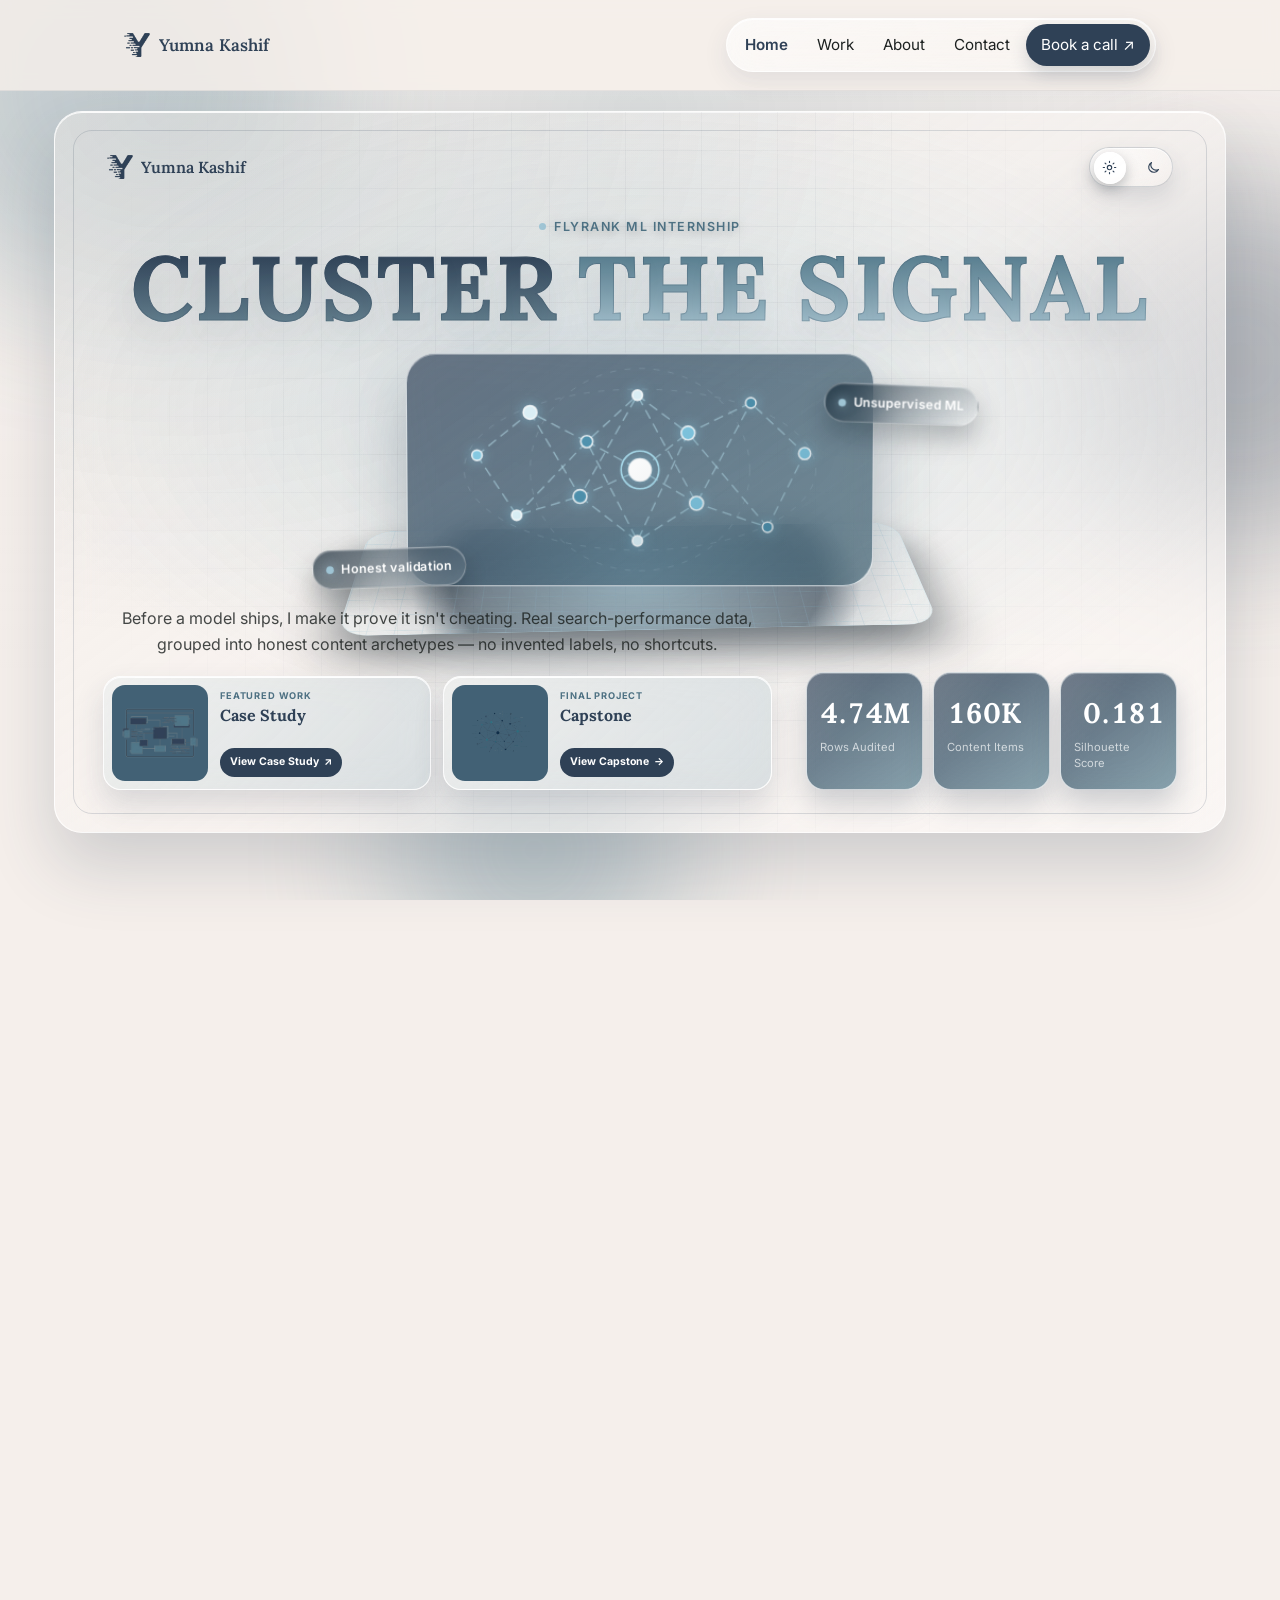
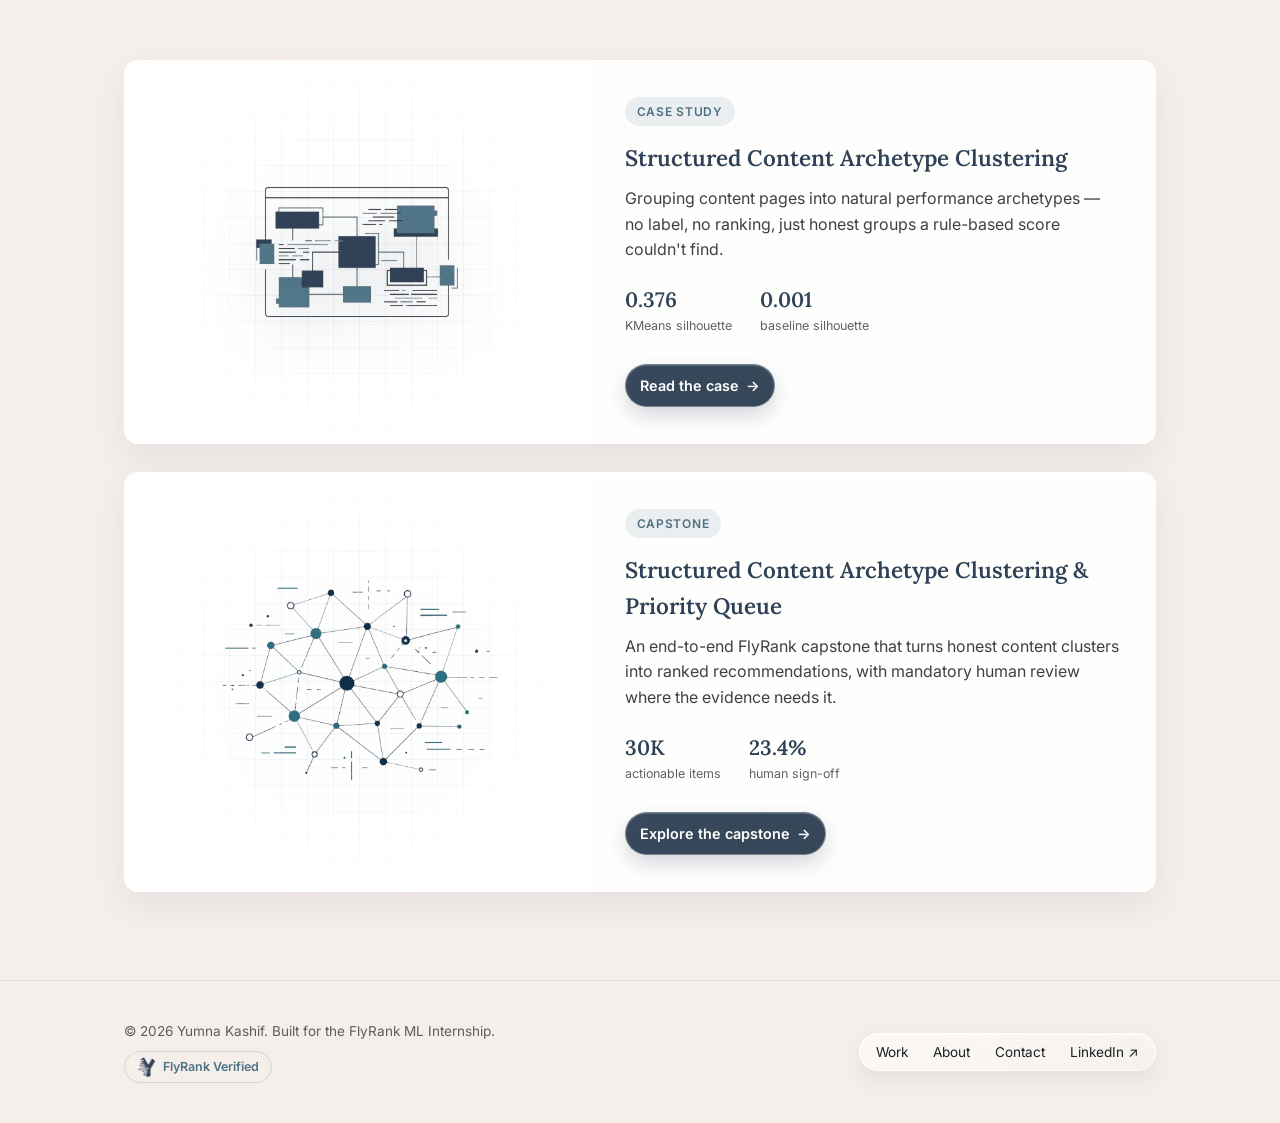
==== commit a0bde405: "Add files via upload" ====
--- a/index.html
+++ b/index.html
@@ -28,7 +28,7 @@
 <!-- Free, cookieless analytics -->
 <script data-goatcounter="https://yumnakashif.goatcounter.com/count" async src="//gc.zgo.at/count.js"></script>
 </head>
-<body>
+<body class="home-page">
 
 <div class="ambient-glow"><span></span><span></span><span></span></div>
 <div class="scroll-progress" id="scrollProgress"></div>
@@ -121,9 +121,9 @@
           </div>
         </div>
         <div class="bh-badges" aria-label="Project highlights">
-          <div class="bh-badge highlight-edge"><div class="num" data-count="9.84" data-suffix="M">0</div><div class="label">Rows Audited</div></div>
-          <div class="bh-badge highlight-edge"><div class="num" data-count="331" data-suffix="K">0</div><div class="label">Content Items</div></div>
-          <div class="bh-badge highlight-edge"><div class="num" data-count="0.376">0</div><div class="label">Silhouette Score</div></div>
+          <div class="bh-badge highlight-edge"><div class="num" data-count="9.84" data-suffix="M">9.84M</div><div class="label">Rows Audited</div></div>
+          <div class="bh-badge highlight-edge"><div class="num" data-count="331" data-suffix="K">331K</div><div class="label">Content Items</div></div>
+          <div class="bh-badge highlight-edge"><div class="num" data-count="0.376">0.376</div><div class="label">Silhouette Score</div></div>
         </div>
       </div>
     </div>
@@ -138,15 +138,15 @@
     </div>
     <div class="stats reveal">
       <div class="stat tilt-card highlight-edge">
-        <div class="num" data-count="9.84" data-suffix="M">0</div>
+        <div class="num" data-count="9.84" data-suffix="M">9.84M</div>
         <div class="label">rows audited across 331K content items</div>
       </div>
       <div class="stat tilt-card highlight-edge">
-        <div class="num"><span data-count="0.596">0</span> → <span data-count="1.000">0</span></div>
+        <div class="num"><span data-count="0.596">0.596</span> → <span data-count="1.000">1.000</span></div>
         <div class="label">honest vs. leaky accuracy — the trap I test for</div>
       </div>
       <div class="stat tilt-card highlight-edge">
-        <div class="num" data-count="0.376">0</div>
+        <div class="num" data-count="0.376">0.376</div>
         <div class="label">silhouette score, KMeans vs. 0.001 rule-based baseline</div>
       </div>
     </div>
--- a/style.css
+++ b/style.css
@@ -1659,8 +1659,9 @@
   box-shadow:0 28px 56px rgba(47,65,86,.24), inset 0 1px 0 #fff;
   transform-origin:center bottom;
   transition:transform .7s cubic-bezier(.2,.75,.2,1), opacity .45s ease, filter .45s ease;
-  will-change:transform,opacity;
-}
+  backface-visibility:hidden;
+}
+.notebook-slide.is-nearby{ will-change:transform,opacity; }
 .notebook-slide.is-active{ cursor:default; filter:none; }
 .notebook-slide:not(.is-active){ filter:saturate(.72) brightness(.91); }
 .notebook-chrome{
@@ -2634,7 +2635,7 @@
   width:19px; height:19px; fill:none; stroke:currentColor;
   stroke-width:1.8; stroke-linecap:round; stroke-linejoin:round;
 }
-.approval-runner.ride{ animation:approvalTravel 3s cubic-bezier(.42,0,.25,1) forwards; }
+.approval-runner.ride{ animation:approvalTravel 2.8s cubic-bezier(.42,0,.25,1) forwards; }
 .approval-status{
   position:absolute; left:24px; bottom:5px;
   color:rgba(47,65,86,.65); font-size:.64rem; font-weight:700;
@@ -3440,3 +3441,206 @@
 @media(max-width:420px){
   .journey-skip{ min-height:36px; padding:7px 13px; font-size:.71rem; }
 }
+
+/* Preserve every ambient effect while avoiding unnecessary off-screen GPU
+   work. Paused sections resume seamlessly when they return to the viewport. */
+.motion-paused,
+.motion-paused *,
+.motion-paused::before,
+.motion-paused::after,
+.motion-paused *::before,
+.motion-paused *::after,
+html.page-hidden *,
+html.page-hidden *::before,
+html.page-hidden *::after{
+  animation-play-state:paused!important;
+}
+
+/* Stable-width, tabular number animation prevents the metric cards and the
+   two-part accuracy range from shifting while their digits change. */
+[data-count]{
+  display:inline-block;
+  min-width:var(--counter-width,1ch);
+  font-variant-numeric:tabular-nums lining-nums;
+  font-feature-settings:'tnum' 1,'lnum' 1;
+  white-space:nowrap;
+  text-align:right;
+}
+
+/* Final contact CTA: empty at rest and intentionally unchanged on hover. */
+.contact-page .sched-submit,
+.contact-page .sched-submit:hover{
+  color:#2f4156;
+  background:transparent;
+  border:1.5px solid #2f4156;
+  box-shadow:none;
+  transform:none;
+}
+html[data-theme="dark"] .contact-page .sched-submit,
+html[data-theme="dark"] .contact-page .sched-submit:hover{
+  color:#c9e6ee;
+  background:transparent;
+  border-color:#8fc5d8;
+  box-shadow:none;
+  transform:none;
+}
+.contact-page .sched-submit.highlight-edge::after,
+.contact-page .sched-submit.highlight-edge:hover::after,
+.contact-page .sched-submit.highlight-edge:focus-visible::after{
+  display:none;
+  opacity:0;
+  animation:none;
+}
+.contact-page .sched-submit::before{ display:none; }
+.contact-page .sched-submit .btn-text,
+.contact-page .sched-submit .check{ position:relative; z-index:2; }
+.contact-page .sched-submit .approval-water{
+  position:absolute;
+  z-index:1;
+  left:0;
+  right:0;
+  bottom:0;
+  height:0;
+  background:linear-gradient(180deg,#3c5c73 0,#2f4156 18%,#24384b 100%);
+  border-radius:50% 50% 0 0 / 12px 12px 0 0;
+  pointer-events:none;
+  will-change:height;
+}
+.contact-page .sched-submit .approval-water::before{
+  content:'';
+  position:absolute;
+  left:-10%;
+  top:-9px;
+  width:120%;
+  height:18px;
+  opacity:0;
+  background:rgba(60,92,115,.98);
+  border-radius:50%;
+  box-shadow:0 -1px 0 rgba(174,207,219,.2);
+  pointer-events:none;
+}
+.contact-page .sched-submit .approval-water::after{
+  content:'';
+  position:absolute;
+  left:7%;
+  right:7%;
+  top:-2px;
+  height:1px;
+  opacity:0;
+  background:linear-gradient(90deg,transparent,rgba(192,220,230,.58),transparent);
+  pointer-events:none;
+}
+.contact-page .sched-submit .approval-shine{
+  position:absolute;
+  z-index:3;
+  top:-35%;
+  bottom:-35%;
+  left:-28%;
+  width:18%;
+  opacity:0;
+  background:linear-gradient(90deg,transparent,rgba(255,255,255,.72),transparent);
+  transform:translateX(-240%) skewX(-18deg);
+  pointer-events:none;
+}
+
+/* During sending, navy rises from the bottom like water. The slightly curved
+   surface keeps the effect organic without making the CTA look playful. */
+.contact-page .sched-submit.sending,
+.contact-page .sched-submit.sending:hover,
+html[data-theme="dark"] .contact-page .sched-submit.sending,
+html[data-theme="dark"] .contact-page .sched-submit.sending:hover{
+  color:#fff;
+  background:transparent;
+  border-color:#2f4156;
+  text-shadow:0 1px 4px rgba(18,34,48,.9);
+  box-shadow:none;
+  transform:none;
+  animation:none;
+}
+.contact-page .sched-submit.sending .approval-water{
+  animation:approvalWaterLayer 2.8s cubic-bezier(.4,0,.2,1) forwards;
+}
+.contact-page .sched-submit.sending .approval-water::before{
+  opacity:1;
+  animation:approvalWaterFloat 1.45s ease-in-out infinite alternate;
+}
+.contact-page .sched-submit.sending .approval-water::after{
+  opacity:.72;
+  animation:approvalWaterHighlight 1.45s ease-in-out infinite alternate;
+}
+@keyframes approvalWaterLayer{
+  0%{ height:0; border-radius:50% 50% 0 0 / 12px 12px 0 0; }
+  48%{ height:54%; border-radius:46% 54% 0 0 / 8px 11px 0 0; }
+  100%{ height:100%; border-radius:0; }
+}
+@keyframes approvalWaterFloat{
+  from{ transform:translate3d(-12px,2px,0) rotate(-.65deg); }
+  to{ transform:translate3d(12px,-2px,0) rotate(.65deg); }
+}
+@keyframes approvalWaterHighlight{
+  from{ transform:translateX(-5%) scaleX(.94); opacity:.38; }
+  to{ transform:translateX(5%) scaleX(1.03); opacity:.78; }
+}
+
+/* The successful state blinks exactly twice, then remains steadily visible. */
+.contact-page .sched-submit.delivered,
+.contact-page .sched-submit.delivered:hover,
+html[data-theme="dark"] .contact-page .sched-submit.delivered,
+html[data-theme="dark"] .contact-page .sched-submit.delivered:hover{
+  color:#fff;
+  background:#2f4156;
+  border-color:#2f4156;
+  box-shadow:none;
+  text-shadow:none;
+  transform:none;
+  animation:approvalDoubleBlink .82s ease both;
+}
+.contact-page .sched-submit.delivered .approval-water{
+  height:100%;
+  border-radius:0;
+  animation:none;
+}
+.contact-page .sched-submit.delivered .approval-water::before,
+.contact-page .sched-submit.delivered .approval-water::after{
+  opacity:0;
+  animation:none;
+}
+.contact-page .sched-submit.delivered .approval-shine{
+  animation:approvalSuccessShine .92s .86s ease-out forwards;
+}
+@keyframes approvalDoubleBlink{
+  0%,32%,66%,100%{ opacity:1; }
+  16%,50%{ opacity:.3; }
+}
+@keyframes approvalSuccessShine{
+  0%{ opacity:0; transform:translateX(-240%) skewX(-18deg); }
+  18%{ opacity:1; }
+  100%{ opacity:0; transform:translateX(820%) skewX(-18deg); }
+}
+
+@media(prefers-reduced-motion:reduce){
+  .contact-page .sched-submit.delivered{ animation:none; }
+  .contact-page .sched-submit.sending .approval-water{ animation:none; height:100%; border-radius:0; }
+  .contact-page .sched-submit.sending .approval-water::before,
+  .contact-page .sched-submit.sending .approval-water::after,
+  .contact-page .sched-submit.delivered .approval-shine{ animation:none; opacity:0; }
+}
+
+/* Keep status copy above both the navy water and the success shine. */
+.contact-page .sched-submit.sending .btn-text,
+.contact-page .sched-submit.delivered .btn-text,
+.contact-page .sched-submit.sending .check,
+.contact-page .sched-submit.delivered .check{
+  position:relative;
+  z-index:5;
+  color:#fff!important;
+  -webkit-text-fill-color:#fff;
+  mix-blend-mode:normal;
+}
+.contact-page .sched-submit.sending .btn-text{
+  text-shadow:0 1px 4px rgba(8,21,31,.92);
+}
+.contact-page .sched-submit.delivered .btn-text,
+.contact-page .sched-submit.delivered .check{
+  text-shadow:0 1px 3px rgba(8,21,31,.48);
+}
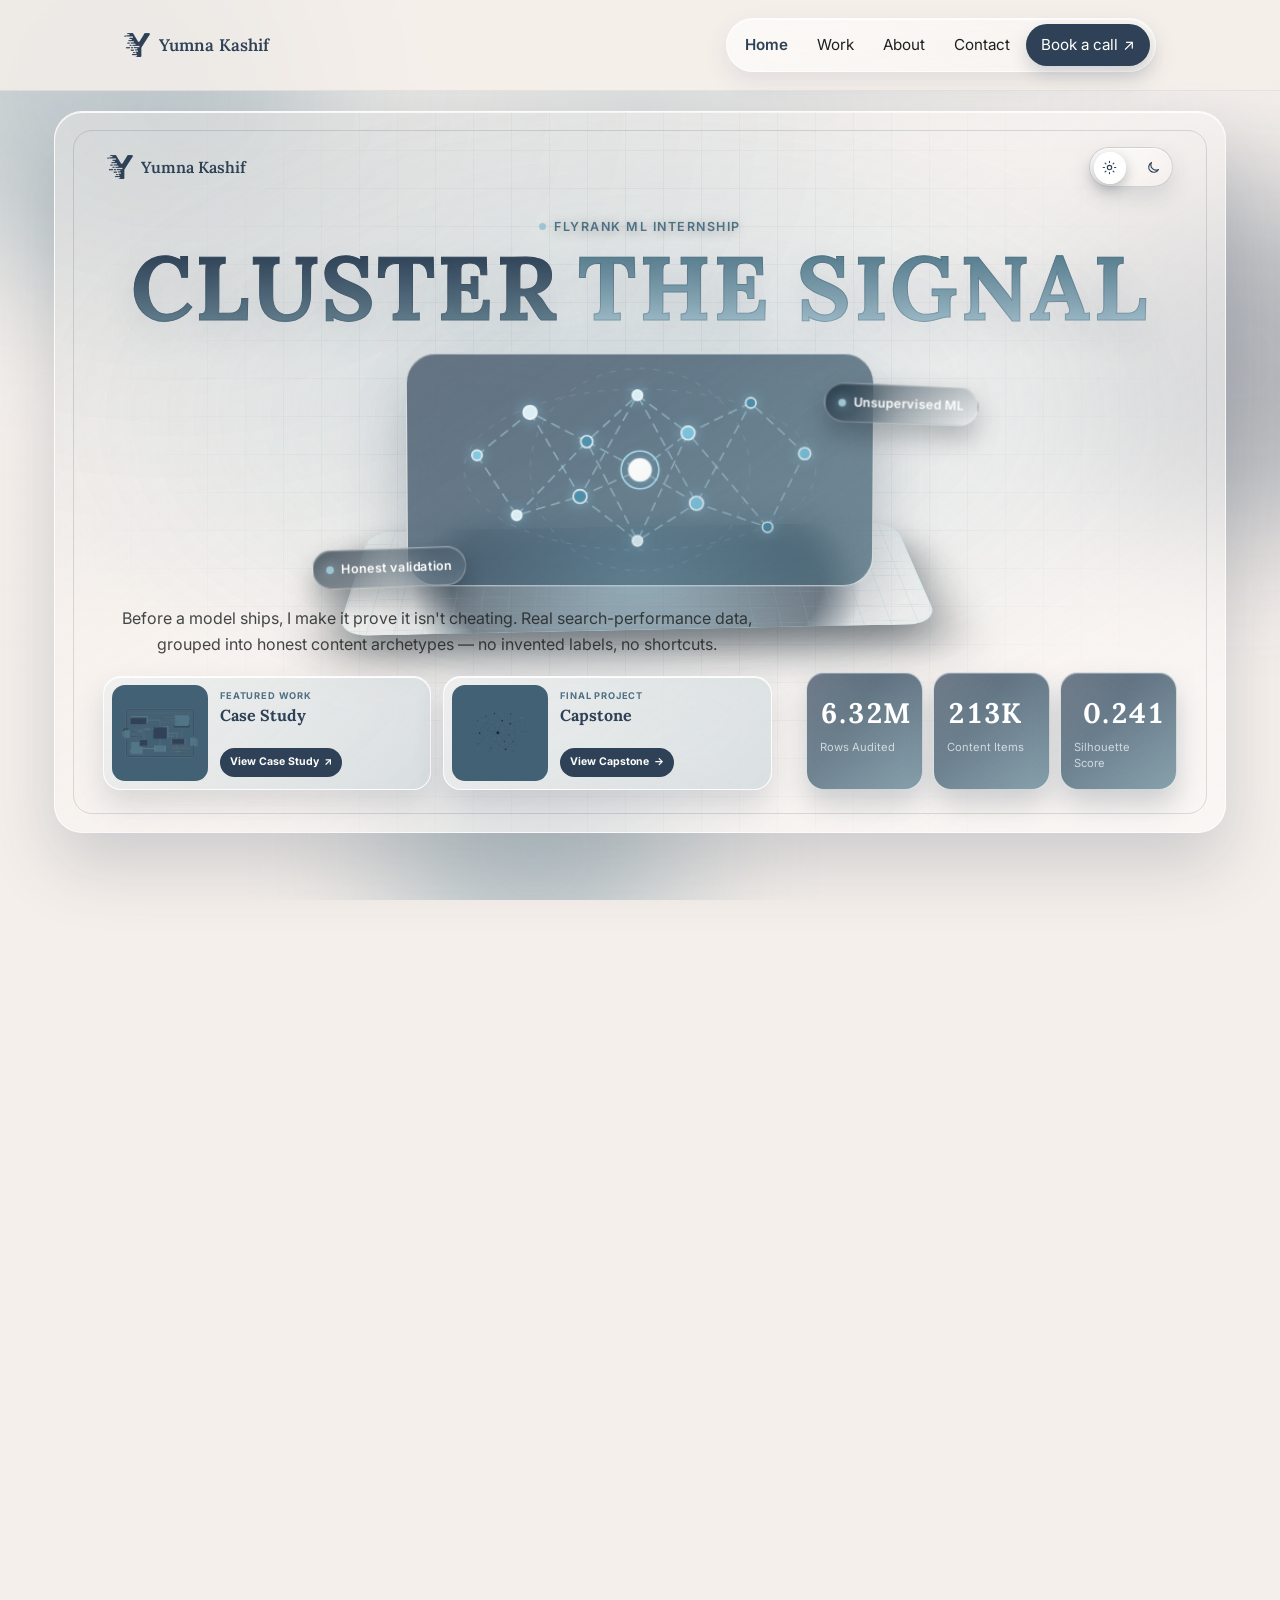
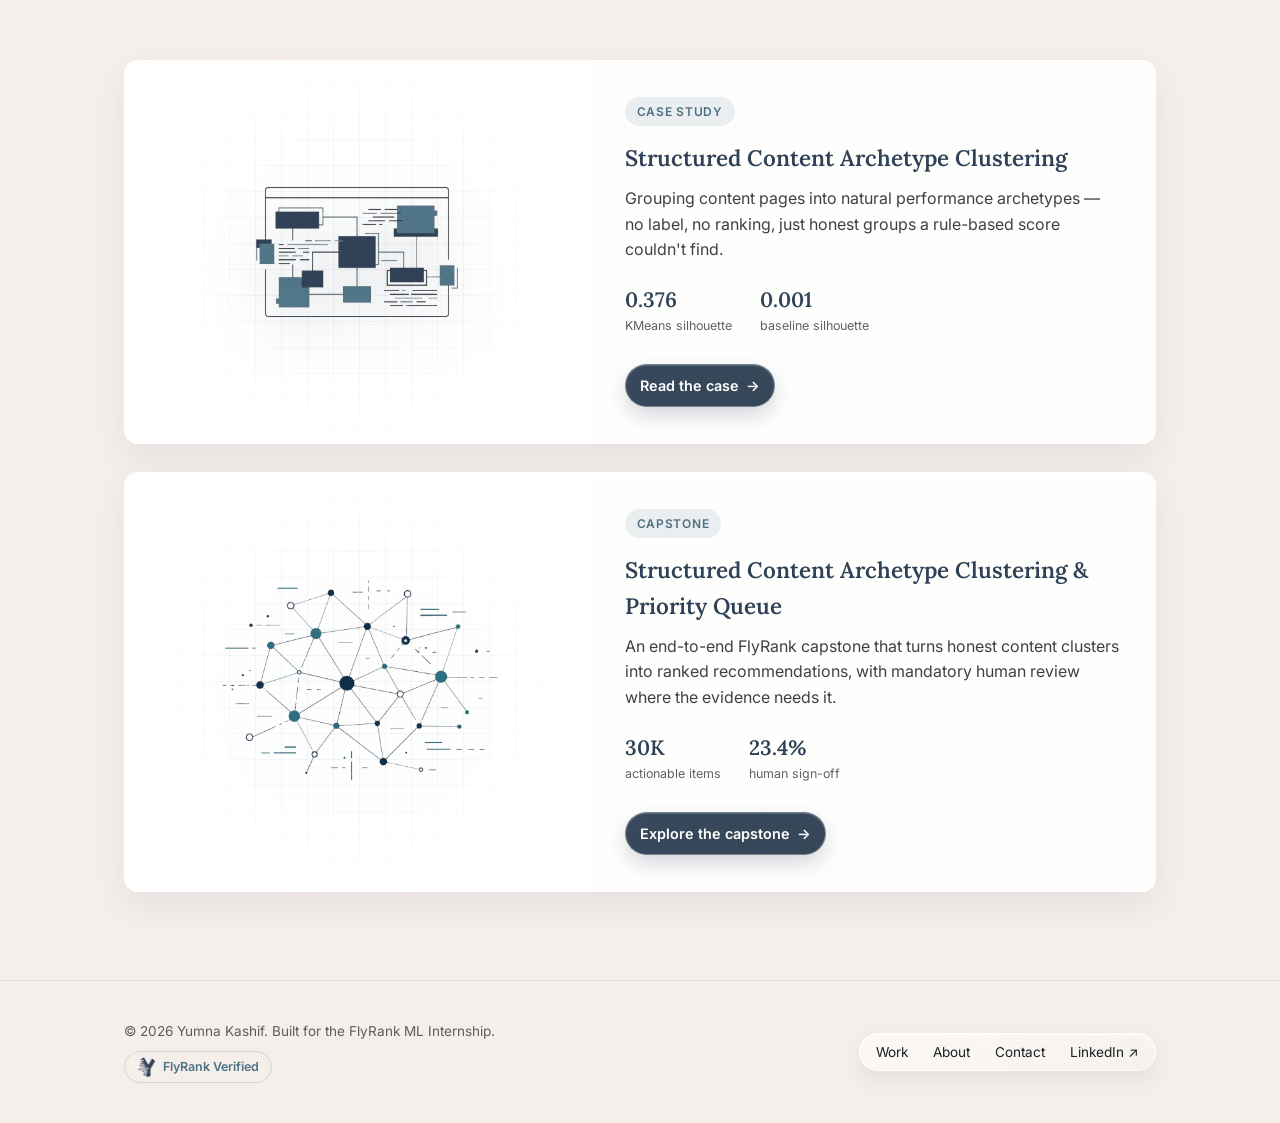
==== commit 51f40a75: "Add verified FlyRank credentials to portfolio" ====
--- a/index.html
+++ b/index.html
@@ -209,8 +209,7 @@
   <div class="wrap">
     <div class="footer-left">
     <p>© 2026 Yumna Kashif. Built for the FlyRank ML Internship.</p>
-    <!-- FlyRank graduate badge — swap this href for your real verification-page link from the FlyRank portal -->
-    <a class="footer-badge" href="https://internship.flyrank.ai/verify/YOUR-ID" target="_blank" rel="noopener"><img src="images/logo.png" alt="FlyRank AI Fluency graduate badge" width="20" height="20">FlyRank Verified</a>
+    <a class="footer-badge" href="https://internship.flyrank.ai/verify/FR-D11-88DEB-01018?first_name=Yumna" target="_blank" rel="noopener"><img src="images/logo.png" alt="FlyRank verified credential badge" width="20" height="20">FlyRank Verified</a>
     </div>
     <ul class="navlinks">
       <li><a class="edge-glow" href="work.html">Work</a></li>
